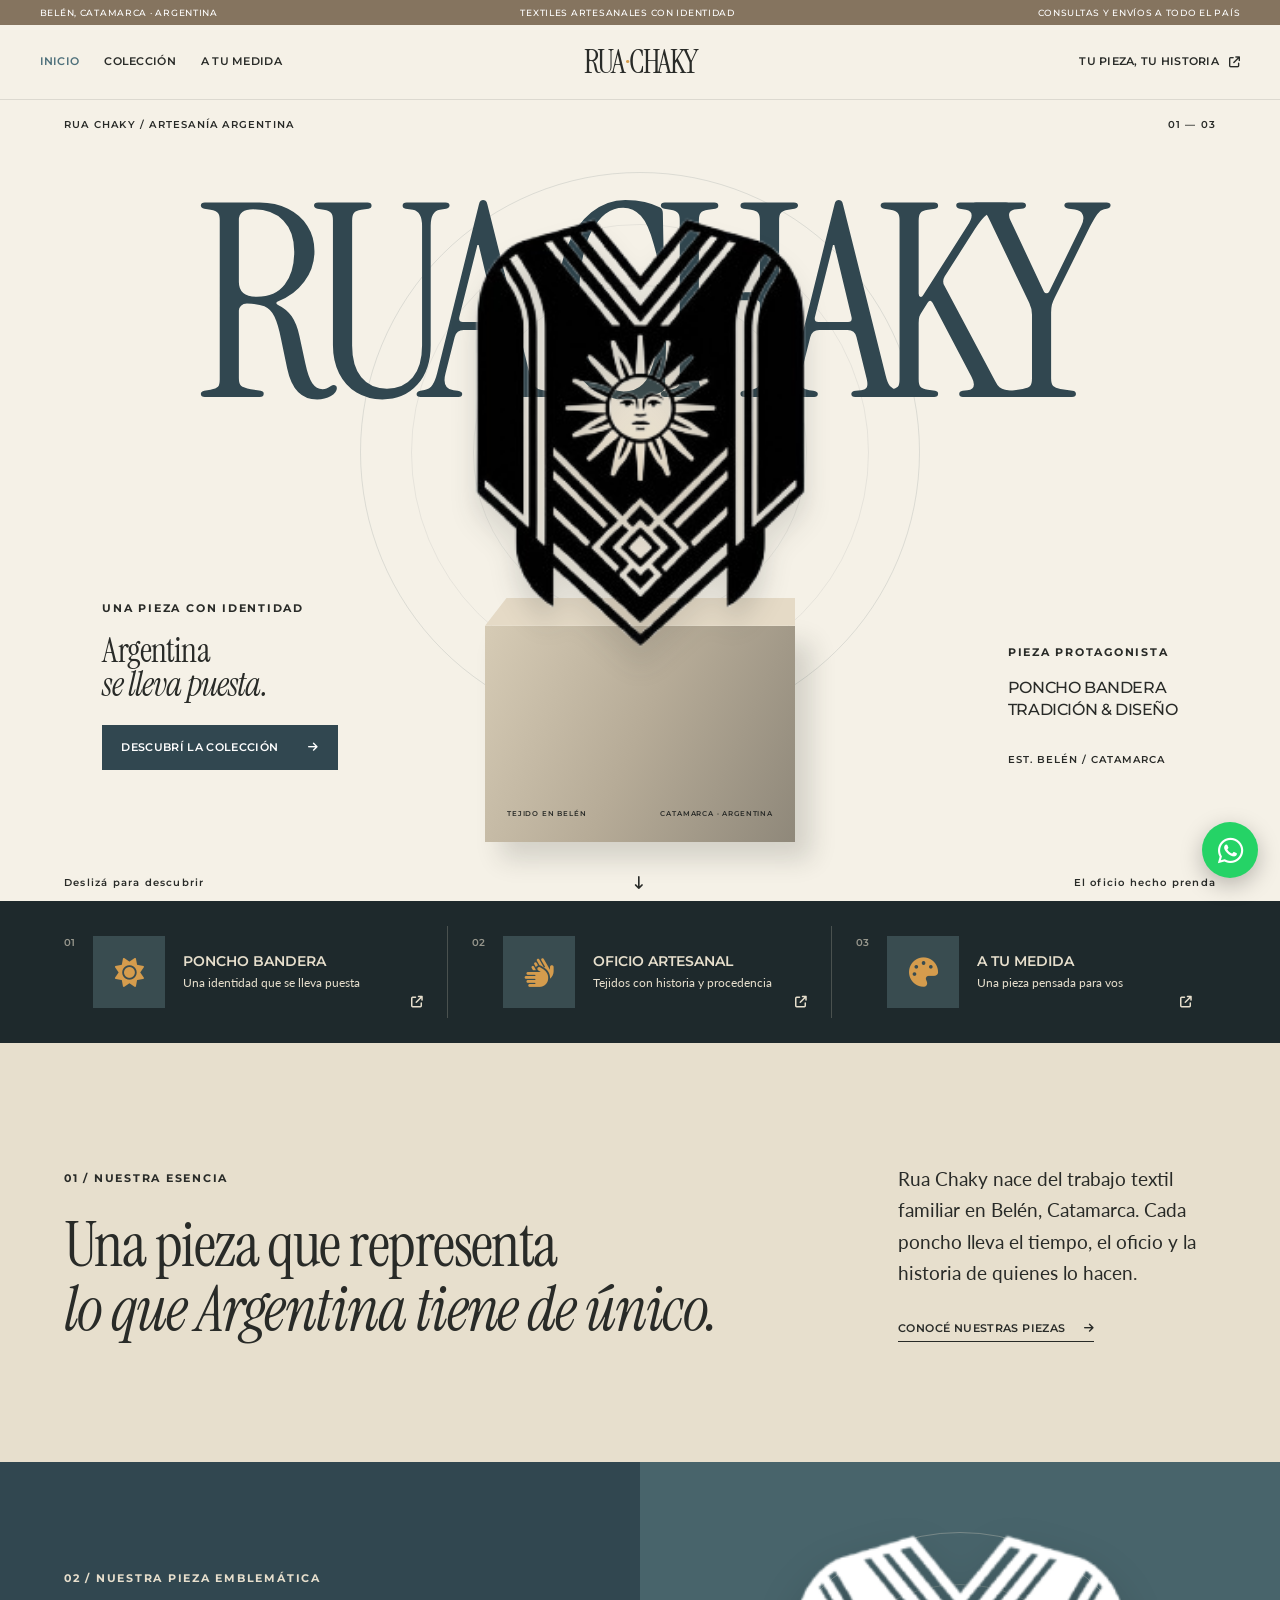
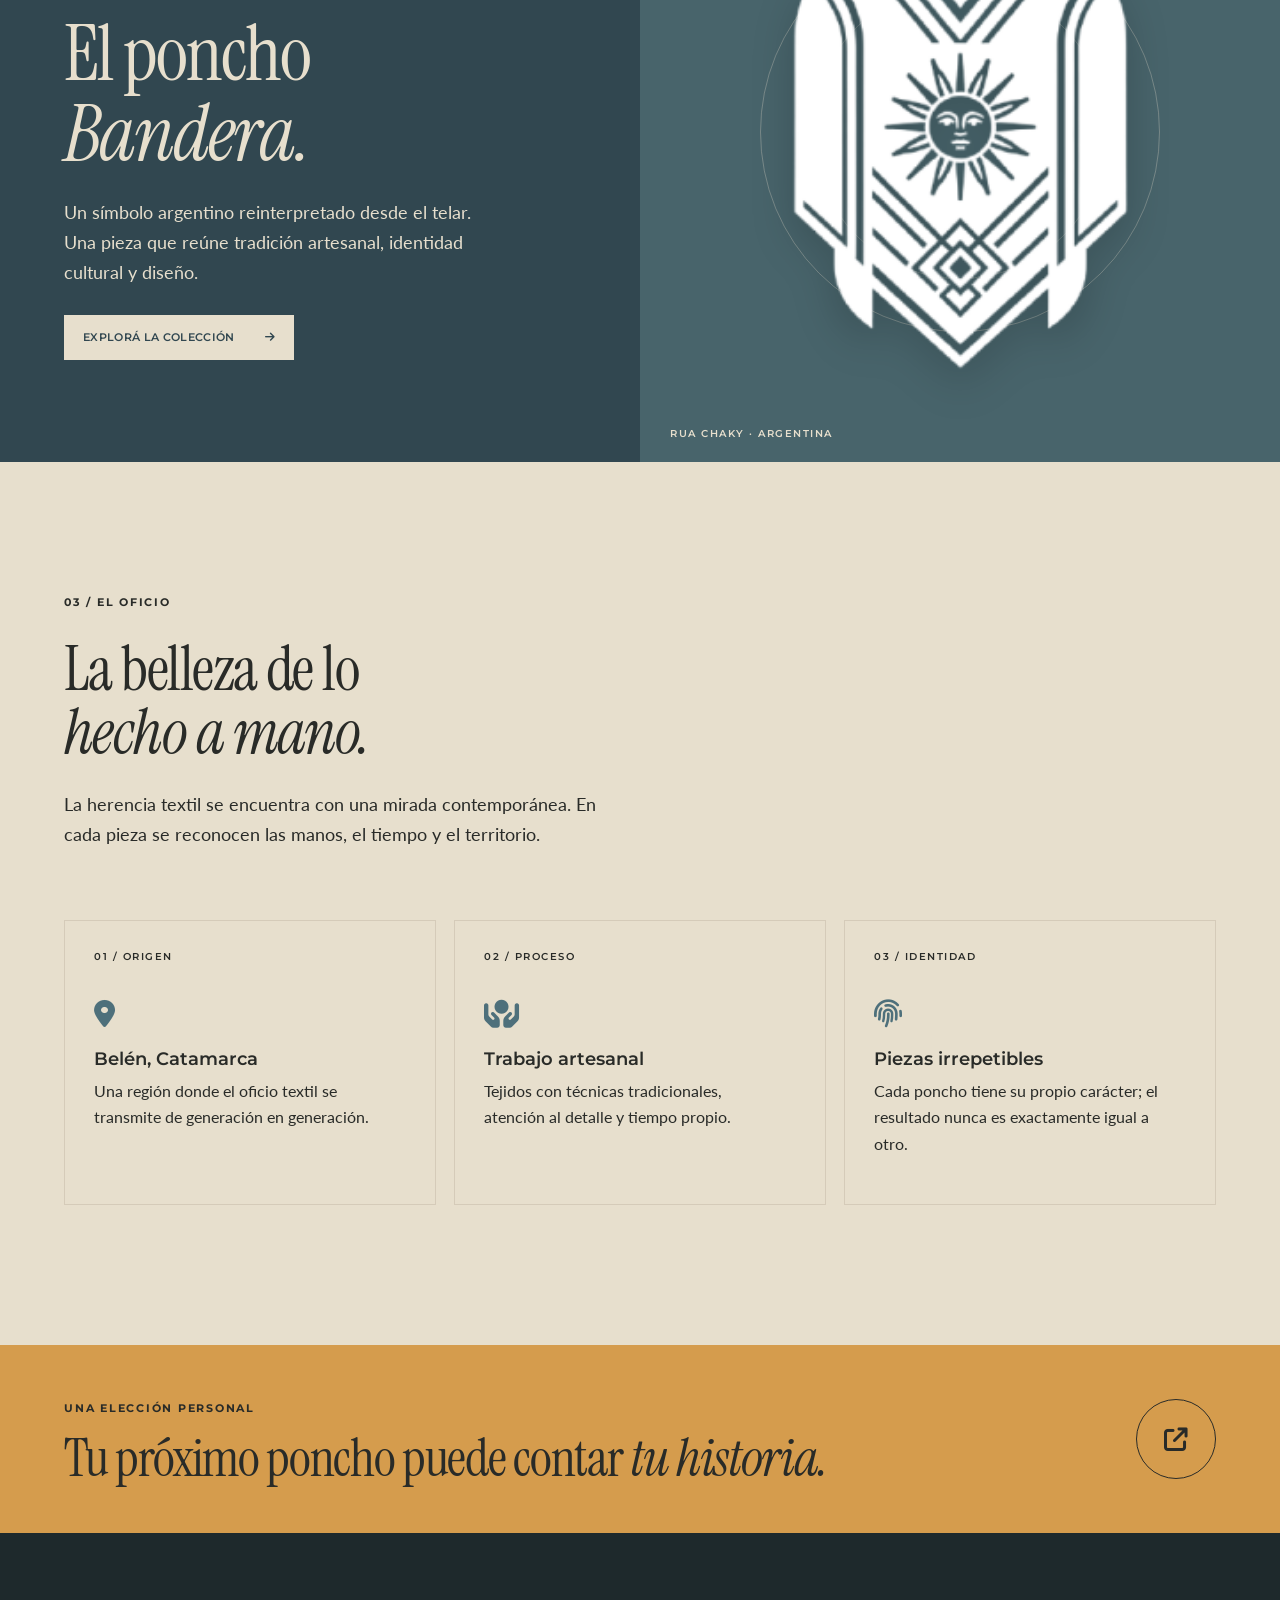
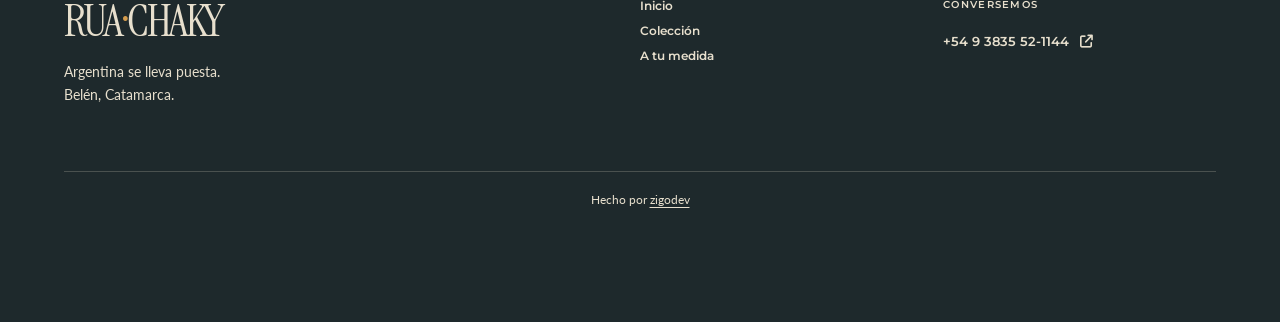
==== index.html @ 44440666 "Build Rua Chaky institutional prototype" ====
<!doctype html>
<html lang="es-AR">
<head>
  <meta charset="utf-8">
  <meta name="viewport" content="width=device-width, initial-scale=1">
  <meta name="description" content="Rua Chaky: ponchos artesanales argentinos hechos en Belén, Catamarca. Tradición textil, identidad y diseño para llevar Argentina puesta.">
  <meta property="og:title" content="Rua Chaky — Argentina se lleva puesta">
  <meta property="og:description" content="Ponchos artesanales argentinos con historia, identidad y diseño.">
  <title>Rua Chaky — Argentina se lleva puesta</title>
  <link rel="preconnect" href="https://fonts.googleapis.com">
  <link rel="preconnect" href="https://fonts.gstatic.com" crossorigin>
  <link href="https://fonts.googleapis.com/css2?family=Instrument+Serif:ital@0;1&family=Lato:wght@400;700&family=Montserrat:wght@500;600;700&display=swap" rel="stylesheet">
  <link rel="stylesheet" href="https://cdnjs.cloudflare.com/ajax/libs/font-awesome/6.6.0/css/all.min.css">
  <link rel="stylesheet" href="styles.css">
  <script src="main.js" defer></script>
</head>
<body data-page="home">
  <div class="announcement"><span>Belén, Catamarca · Argentina</span><span>Textiles artesanales con identidad</span><span>Consultas y envíos a todo el país</span></div>
  <header class="site-header">
    <nav class="nav-shell" aria-label="Navegación principal">
      <div class="nav-links nav-links-left"><a class="active" href="index.html">Inicio</a><a href="coleccion.html">Colección</a><a href="personalizado.html">A tu medida</a></div>
      <a class="brand" href="index.html" aria-label="Rua Chaky, inicio">RUA<span>·</span>CHAKY</a>
      <div class="nav-actions"><a class="nav-contact" href="personalizado.html">Tu pieza, tu historia <i class="fa-solid fa-arrow-up-right-from-square" aria-hidden="true"></i></a><button class="menu-toggle" aria-label="Abrir menú" aria-expanded="false"><span></span><span></span></button></div>
    </nav>
  </header>

  <main>
    <section class="hero home-hero" aria-labelledby="hero-title">
      <div class="hero-topline fade-in"><span>RUA CHAKY / ARTESANÍA ARGENTINA</span><span>01 — 03</span></div>
      <div class="hero-stage">
        <h1 class="hero-wordmark fade-in" id="hero-title">RUA CHAKY</h1>
        <div class="hero-orbit" aria-hidden="true"></div>
        <div class="hero-object" data-parallax>
          <div class="object-halo"></div>
          <div class="object-image"><img src="assets/poncho-bandera.png" alt="Ilustración del poncho bandera de Rua Chaky"></div>
          <div class="object-plinth"><span>TEJIDO EN BELÉN</span><span>CATAMARCA · ARGENTINA</span></div>
        </div>
        <div class="hero-caption hero-caption-left fade-in"><span class="eyebrow">Una pieza con identidad</span><p>Argentina<br><em>se lleva puesta.</em></p><a class="button button-primary" href="coleccion.html">Descubrí la colección <i class="fa-solid fa-arrow-right" aria-hidden="true"></i></a></div>
        <div class="hero-caption hero-caption-right fade-in"><span class="eyebrow">Pieza protagonista</span><p>Poncho Bandera<br>Tradición & diseño</p><span class="caption-index">EST. BELÉN / CATAMARCA</span></div>
      </div>
      <div class="hero-bottom"><span>Deslizá para descubrir</span><i class="fa-solid fa-arrow-down-long" aria-hidden="true"></i><span>El oficio hecho prenda</span></div>
    </section>

    <section class="quick-links" aria-label="Explorá Rua Chaky">
      <a class="quick-link fade-in" href="coleccion.html"><span class="quick-number">01</span><span class="quick-icon"><i class="fa-solid fa-sun" aria-hidden="true"></i></span><span class="quick-copy"><strong>Poncho Bandera</strong><small>Una identidad que se lleva puesta</small></span><i class="fa-solid fa-arrow-up-right-from-square" aria-hidden="true"></i></a>
      <a class="quick-link fade-in" href="#oficio"><span class="quick-number">02</span><span class="quick-icon"><i class="fa-solid fa-hands" aria-hidden="true"></i></span><span class="quick-copy"><strong>Oficio artesanal</strong><small>Tejidos con historia y procedencia</small></span><i class="fa-solid fa-arrow-up-right-from-square" aria-hidden="true"></i></a>
      <a class="quick-link fade-in" href="personalizado.html"><span class="quick-number">03</span><span class="quick-icon"><i class="fa-solid fa-palette" aria-hidden="true"></i></span><span class="quick-copy"><strong>A tu medida</strong><small>Una pieza pensada para vos</small></span><i class="fa-solid fa-arrow-up-right-from-square" aria-hidden="true"></i></a>
    </section>

    <section class="statement section-shell" id="historia">
      <div class="statement-heading fade-in"><span class="eyebrow">01 / NUESTRA ESENCIA</span><h2>Una pieza que representa<br><em>lo que Argentina tiene de único.</em></h2></div>
      <div class="statement-body fade-in"><p>Rua Chaky nace del trabajo textil familiar en Belén, Catamarca. Cada poncho lleva el tiempo, el oficio y la historia de quienes lo hacen.</p><a class="text-link" href="coleccion.html">Conocé nuestras piezas <i class="fa-solid fa-arrow-right" aria-hidden="true"></i></a></div>
    </section>

    <section class="feature-banner" id="bandera">
      <div class="feature-copy fade-in"><span class="eyebrow">02 / NUESTRA PIEZA EMBLEMÁTICA</span><h2>El poncho<br><em>Bandera.</em></h2><p>Un símbolo argentino reinterpretado desde el telar. Una pieza que reúne tradición artesanal, identidad cultural y diseño.</p><a class="button button-light" href="coleccion.html">Explorá la colección <i class="fa-solid fa-arrow-right" aria-hidden="true"></i></a></div>
      <div class="feature-art fade-in" aria-hidden="true"><div class="feature-sun"></div><img src="assets/poncho-bandera.png" alt=""><span class="feature-art-label">RUA CHAKY · ARGENTINA</span></div>
    </section>

    <section class="craft section-shell" id="oficio">
      <div class="section-heading fade-in"><span class="eyebrow">03 / EL OFICIO</span><h2>La belleza de lo<br><em>hecho a mano.</em></h2><p>La herencia textil se encuentra con una mirada contemporánea. En cada pieza se reconocen las manos, el tiempo y el territorio.</p></div>
      <div class="craft-grid">
        <article class="craft-card fade-in"><span class="craft-card-number">01 / ORIGEN</span><i class="fa-solid fa-location-dot" aria-hidden="true"></i><h3>Belén, Catamarca</h3><p>Una región donde el oficio textil se transmite de generación en generación.</p></article>
        <article class="craft-card fade-in"><span class="craft-card-number">02 / PROCESO</span><i class="fa-solid fa-hands-holding-circle" aria-hidden="true"></i><h3>Trabajo artesanal</h3><p>Tejidos con técnicas tradicionales, atención al detalle y tiempo propio.</p></article>
        <article class="craft-card fade-in"><span class="craft-card-number">03 / IDENTIDAD</span><i class="fa-solid fa-fingerprint" aria-hidden="true"></i><h3>Piezas irrepetibles</h3><p>Cada poncho tiene su propio carácter; el resultado nunca es exactamente igual a otro.</p></article>
      </div>
    </section>

    <section class="consult-strip fade-in"><div><span class="eyebrow">UNA ELECCIÓN PERSONAL</span><h2>Tu próximo poncho puede contar <em>tu historia.</em></h2></div><a class="round-arrow" href="personalizado.html" aria-label="Consultar por un poncho personalizado"><i class="fa-solid fa-arrow-up-right-from-square" aria-hidden="true"></i></a></section>
  </main>

  <footer class="site-footer">
    <div class="footer-main"><div><a class="footer-brand" href="index.html">RUA<span>·</span>CHAKY</a><p>Argentina se lleva puesta.<br>Belén, Catamarca.</p></div><div class="footer-links"><a href="index.html">Inicio</a><a href="coleccion.html">Colección</a><a href="personalizado.html">A tu medida</a></div><div class="footer-contact"><span>CONVERSEMOS</span><a href="https://wa.me/5493835521144" target="_blank" rel="noopener noreferrer">+54 9 3835 52-1144 <i class="fa-solid fa-arrow-up-right-from-square" aria-hidden="true"></i></a></div></div>
    <div class="footer-credit">Hecho por <a href="https://zigodev.com.ar" target="_blank" rel="noopener noreferrer">zigodev</a></div>
  </footer>
  <a class="whatsapp-float" href="https://wa.me/5493835521144?text=Hola%20Rua%20Chaky%2C%20quisiera%20consultar%20por%20sus%20ponchos" target="_blank" rel="noopener noreferrer" aria-label="Consultar por WhatsApp"><i class="fa-brands fa-whatsapp" aria-hidden="true"></i></a>
</body>
</html>
---- styles.css ----
:root{--crudo:#E7DFCD;--petroleo:#314750;--petroleo-medio:#4E707B;--ocre:#D59C4D;--carbon:#292B28;--salvia:#8FA9A0;--borde:#D5CBB9;--blanco:#F5F1E7;--display:'Instrument Serif',Georgia,serif;--heading:'Montserrat',Arial,sans-serif;--body:'Lato',Arial,sans-serif}
*{box-sizing:border-box}html{scroll-behavior:smooth}body{margin:0;background:var(--crudo);color:var(--carbon);font-family:var(--body);font-size:16px;line-height:1.65;overflow-x:hidden}a{color:inherit;text-decoration:none}button,input,select,textarea{font:inherit}button{cursor:pointer}img{display:block;max-width:100%}h1,h2,h3,p{margin-top:0}h1,h2{font-family:var(--display);font-weight:400;line-height:1.02;letter-spacing:-.025em}em{font-weight:400}a:focus-visible,button:focus-visible,input:focus-visible,select:focus-visible,textarea:focus-visible,summary:focus-visible{outline:2px solid var(--ocre);outline-offset:4px}.eyebrow{font-family:var(--heading);font-size:11px;font-weight:700;letter-spacing:.16em;text-transform:uppercase}.announcement{height:25px;background:#85745f;color:#fff;display:flex;justify-content:space-between;align-items:center;padding:0 3.1%;font:500 9px/1 var(--heading);letter-spacing:.08em;text-transform:uppercase}.site-header{position:relative;z-index:30;background:var(--blanco);border-bottom:1px solid rgba(41,43,40,.12)}.nav-shell{height:74px;max-width:1600px;margin:auto;padding:0 3.1%;display:grid;grid-template-columns:1fr auto 1fr;align-items:center;gap:20px}.nav-links,.nav-actions{display:flex;align-items:center;gap:25px}.nav-links a,.nav-contact{font:600 11px/1.2 var(--heading);text-transform:uppercase;letter-spacing:.025em;transition:color .2s}.nav-links a:hover,.nav-links a.active,.nav-contact:hover{color:var(--petroleo-medio)}.nav-actions{justify-content:flex-end}.nav-contact{display:inline-flex;align-items:center;gap:10px}.nav-contact i{font-size:11px}.brand,.footer-brand{font:400 32px/1 var(--display);letter-spacing:-.06em;white-space:nowrap}.brand span,.footer-brand span{color:var(--ocre);margin:0 2px}.menu-toggle{display:none;width:36px;height:36px;border:0;background:transparent;padding:7px}.menu-toggle span{display:block;height:1.5px;background:var(--carbon);margin:7px 0;transition:transform .25s}.section-shell{max-width:1440px;margin:auto;padding-left:5%;padding-right:5%}.button{display:inline-flex;align-items:center;justify-content:space-between;gap:30px;min-height:45px;padding:12px 18px;font:600 11px/1.2 var(--heading);text-transform:uppercase;letter-spacing:.03em;border:1px solid transparent;transition:background .25s,color .25s,transform .25s}.button:hover{transform:translateY(-3px)}.button-primary{background:var(--petroleo);color:#fff;border-color:var(--petroleo)}.button-primary:hover{background:transparent;color:var(--petroleo)}.button-light{background:var(--crudo);color:var(--petroleo);border-color:var(--crudo)}.button-light:hover{background:transparent;color:var(--crudo)}.text-link{display:inline-flex;align-items:center;gap:18px;border-bottom:1px solid currentColor;padding-bottom:5px;font:600 11px/1.2 var(--heading);text-transform:uppercase;letter-spacing:.035em}.text-link i{transition:transform .2s}.text-link:hover i{transform:translateX(4px)}
/* Portada: tipografía monumental detrás del poncho entregado. */
.home-hero{height:calc(100svh - 99px);min-height:520px;max-height:850px;position:relative;background:var(--blanco);overflow:hidden;display:flex;flex-direction:column}.hero-topline,.hero-bottom{height:42px;flex:none;display:flex;align-items:center;justify-content:space-between;padding:0 5%;font:600 10px/1 var(--heading);letter-spacing:.12em}.hero-topline{padding-top:7px}.hero-bottom{height:37px;position:relative}.hero-bottom i{position:absolute;left:50%;transform:translateX(-50%);font-size:13px}.hero-stage{position:relative;flex:1;min-height:0}.hero-wordmark{position:absolute;z-index:1;left:50%;top:4%;transform:translateX(-50%);width:100%;margin:0;text-align:center;white-space:nowrap;color:var(--petroleo);font-size:270px;line-height:1;letter-spacing:-.08em;pointer-events:none}.hero-orbit{position:absolute;z-index:0;left:50%;top:43%;transform:translate(-50%,-50%);width:min(44vw,560px);aspect-ratio:1;border:1px solid rgba(49,71,80,.13);border-radius:50%}.hero-orbit:before,.hero-orbit:after{content:'';position:absolute;inset:9%;border:1px solid rgba(49,71,80,.08);border-radius:50%}.hero-orbit:after{inset:20%}.hero-object{position:absolute;z-index:3;width:500px;height:100%;left:50%;top:0;transform:translateX(-50%);pointer-events:none;transition:transform .25s ease-out}.object-halo{position:absolute;left:50%;top:45%;transform:translate(-50%,-50%);width:300px;height:300px;border-radius:50%;background:radial-gradient(circle,rgba(213,156,77,.17),transparent 68%)}.object-image{position:absolute;z-index:2;left:50%;top:0;width:920px;height:100%;transform:translateX(-50%);overflow:hidden}.object-image img{position:absolute;left:50%;top:40%;width:840px;max-width:none;transform:translate(-50%,-50%);filter:drop-shadow(0 20px 13px rgba(29,40,40,.16))}.object-plinth{position:absolute;z-index:1;left:50%;bottom:3%;transform:translateX(-50%);width:310px;height:30%;min-height:135px;padding:24px 22px;display:flex;justify-content:space-between;align-items:flex-end;gap:12px;background:linear-gradient(115deg,#d6cbb5,#b6ab97 50%,#8f887a);box-shadow:16px 17px 24px rgba(36,42,36,.16);font:600 7px/1.3 var(--heading);letter-spacing:.12em}.object-plinth:before{content:'';position:absolute;bottom:100%;left:0;width:100%;height:28px;background:#e5dac6;clip-path:polygon(7% 0,100% 0,100% 100%,0 100%)}.object-plinth span{position:relative;z-index:1}.hero-caption{position:absolute;z-index:5;bottom:13%;max-width:280px}.hero-caption-left{left:8%}.hero-caption-right{right:8%;text-align:left}.hero-caption p{margin:14px 0 22px;font:400 34px/1.02 var(--display);letter-spacing:-.025em}.hero-caption-right p{font:500 16px/1.4 var(--heading);text-transform:uppercase;margin-bottom:22px}.caption-index{font:600 10px/1 var(--heading);letter-spacing:.1em}.quick-links{background:#1e292c;color:var(--crudo);padding:25px 5%;display:grid;grid-template-columns:repeat(3,1fr);gap:0}.quick-link{min-width:0;display:flex;align-items:center;gap:18px;padding:10px 24px;border-right:1px solid rgba(231,223,205,.22);transition:background .25s}.quick-link:first-child{padding-left:0}.quick-link:last-child{border:0}.quick-link:hover{background:rgba(255,255,255,.06)}.quick-number{font:600 10px var(--heading);opacity:.6;align-self:flex-start}.quick-icon{flex:none;width:72px;height:72px;background:#394c50;display:grid;place-items:center;font-size:29px;color:var(--ocre)}.quick-copy{flex:1;min-width:0}.quick-copy strong{display:block;font:600 14px var(--heading);text-transform:uppercase}.quick-copy small{display:block;font:400 12px/1.5 var(--body);margin-top:4px}.quick-link>.fa-solid{font-size:12px;align-self:flex-end}
.statement{padding-top:120px;padding-bottom:120px;display:grid;grid-template-columns:1.4fr .6fr;gap:8%}.statement h2,.section-heading h2{font-size:62px;margin:25px 0 0}.statement-body{align-self:end}.statement-body p{font-size:19px;line-height:1.65;margin:0 0 25px}.feature-banner{min-height:600px;display:grid;grid-template-columns:1fr 1fr;background:var(--petroleo);color:var(--crudo);overflow:hidden}.feature-copy{padding:9% 12% 9% 10%;align-self:center}.feature-copy h2{font-size:78px;margin:25px 0}.feature-copy p{max-width:420px;font-size:18px;line-height:1.65;margin-bottom:28px}.feature-art{position:relative;min-height:600px;background:#48646b;overflow:hidden}.feature-sun{position:absolute;width:400px;height:400px;left:50%;top:45%;transform:translate(-50%,-50%);border:1px solid rgba(231,223,205,.3);border-radius:50%}.feature-sun:before,.feature-sun:after{content:'';position:absolute;inset:13%;border:1px solid rgba(231,223,205,.2);border-radius:50%}.feature-sun:after{inset:29%}.feature-art img{position:absolute;z-index:2;max-width:none;width:850px;left:50%;top:48%;transform:translate(-50%,-50%);filter:brightness(0) invert(1) drop-shadow(0 18px 20px rgba(0,0,0,.2))}.feature-art-label{position:absolute;left:30px;bottom:22px;font:600 10px var(--heading);letter-spacing:.15em}.craft{padding-top:125px;padding-bottom:140px}.section-heading{max-width:800px}.section-heading p{max-width:550px;font-size:18px;margin:26px 0 0}.craft-grid{display:grid;grid-template-columns:repeat(3,1fr);gap:18px;margin-top:70px}.craft-card{min-height:285px;padding:29px;border:1px solid var(--borde);display:flex;flex-direction:column}.craft-card-number{font:600 10px var(--heading);letter-spacing:.15em}.craft-card>i{margin-top:37px;font-size:28px;color:var(--petroleo-medio)}.craft-card h3{font:600 18px var(--heading);margin:20px 0 8px}.craft-card p{margin:0;max-width:300px}.consult-strip{background:var(--ocre);color:var(--carbon);padding:48px 5%;display:flex;align-items:center;justify-content:space-between;gap:20px}.consult-strip h2{font-size:53px;margin:12px 0 0}.round-arrow{width:80px;height:80px;flex:none;border:1px solid var(--carbon);border-radius:50%;display:grid;place-items:center;font-size:24px;transition:background .25s,color .25s,transform .25s}.round-arrow:hover{background:var(--carbon);color:var(--crudo);transform:rotate(45deg)}
/* Páginas interiores */
.inner-hero{min-height:calc(100svh - 99px);display:grid;grid-template-columns:1fr 1fr;background:var(--blanco)}.inner-hero-copy{padding:12% 10%;display:flex;flex-direction:column;align-items:flex-start;justify-content:center}.inner-hero-copy h1,.custom-hero h1{font-size:86px;margin:25px 0}.inner-hero-copy p,.custom-hero-copy p{max-width:460px;font-size:18px;line-height:1.6;margin-bottom:30px}.inner-hero-art{position:relative;min-height:620px;background:var(--petroleo);color:var(--crudo);overflow:hidden}.inner-art-word{position:absolute;left:50%;top:12%;transform:translateX(-50%);font:400 130px/.75 var(--display);letter-spacing:-.07em;text-align:center;opacity:.28;white-space:nowrap}.inner-hero-art img{position:absolute;z-index:2;width:900px;max-width:none;left:50%;top:48%;transform:translate(-50%,-50%);filter:brightness(0) invert(1)}.inner-art-caption{position:absolute;bottom:25px;left:30px;font:600 10px var(--heading);letter-spacing:.15em}.collection-intro{padding-top:95px;padding-bottom:95px;display:grid;grid-template-columns:1fr 2fr;gap:30px;border-bottom:1px solid var(--borde)}.collection-intro p{font:400 35px/1.25 var(--display);margin:0;max-width:830px}.product-showcase{padding:95px 5% 120px;max-width:1440px;margin:auto}.product-panel{display:grid;grid-template-columns:1.1fr .9fr;min-height:580px;background:#f1eadc}.product-visual{position:relative;min-height:580px;overflow:hidden}.product-visual-bandera{background:#526c72;color:var(--crudo)}.visual-kicker,.visual-foot{position:absolute;z-index:4;left:30px;font:600 10px var(--heading);letter-spacing:.15em}.visual-kicker{top:28px}.visual-foot{bottom:25px}.visual-word{position:absolute;left:50%;top:17%;transform:translateX(-50%);font:400 118px/1 var(--display);letter-spacing:-.06em;opacity:.3}.product-visual img{position:absolute;z-index:2;width:840px;max-width:none;left:50%;top:50%;transform:translate(-50%,-50%);filter:brightness(0) invert(1)}.product-copy{padding:12%;display:flex;flex-direction:column;align-items:flex-start;justify-content:center}.product-copy h2{font-size:62px;margin:24px 0}.product-copy p{font-size:18px;max-width:450px;margin-bottom:28px}.collection-cards{display:grid;grid-template-columns:1fr 1fr;gap:20px;margin-top:22px}.collection-card{background:#f1eadc}.collection-card-visual{height:330px;display:flex;flex-direction:column;justify-content:space-between;padding:25px 30px;position:relative;overflow:hidden;color:var(--crudo);font:600 10px var(--heading);letter-spacing:.13em}.collection-card-visual>i{font-size:85px;align-self:center;opacity:.72;transition:transform .3s}.collection-card:hover .collection-card-visual>i{transform:scale(1.08) rotate(-5deg)}.collection-card-blue{background:var(--petroleo)}.collection-card-ochre{background:#b77e3b}.collection-card-copy{padding:27px 30px 35px}.collection-card-copy h3{font:400 42px/1 var(--display);margin-bottom:15px}.collection-card-copy p{max-width:420px}.process-section{padding-top:80px;padding-bottom:130px}.process-list{display:grid;grid-template-columns:repeat(3,1fr);gap:25px;margin-top:55px}.process-item{border-top:1px solid var(--petroleo);padding-top:20px}.process-item>span{font:600 11px var(--heading);color:var(--petroleo-medio)}.process-item h3{font:400 37px var(--display);margin:28px 0 8px}.process-item p{max-width:270px}
.custom-hero{min-height:calc(100svh - 99px);display:grid;grid-template-columns:1.05fr .95fr;align-items:center;gap:5%;background:var(--blanco)}.custom-hero-copy{padding:50px 0}.custom-hero-art{position:relative;height:620px;overflow:hidden;background:#d7cfbd}.custom-art-ring{position:absolute;left:50%;top:48%;transform:translate(-50%,-50%);width:380px;height:380px;border:1px solid rgba(49,71,80,.35);border-radius:50%}.custom-art-ring:before{content:'';position:absolute;inset:16%;border:1px solid rgba(49,71,80,.22);border-radius:50%}.custom-hero-art img{position:absolute;width:850px;max-width:none;left:50%;top:48%;transform:translate(-50%,-50%)}.custom-hero-art>span:last-child{position:absolute;bottom:25px;left:28px;font:600 10px var(--heading);letter-spacing:.14em}.custom-form-section{padding:120px 5%;display:grid;grid-template-columns:.8fr 1.2fr;gap:10%;max-width:1440px;margin:auto}.custom-form-intro h2{font-size:61px;margin:25px 0}.custom-form-intro p{max-width:400px;font-size:18px}.small-note{max-width:370px;border-top:1px solid var(--borde);padding-top:20px;display:flex;gap:12px;font-size:13px}.small-note i{color:var(--petroleo-medio)}.custom-form{background:#f3eddf;padding:40px;display:flex;flex-direction:column;gap:25px;box-shadow:0 20px 40px rgba(41,43,40,.05)}.custom-form label,.color-fieldset legend{display:block;font:600 12px var(--heading);text-transform:uppercase;letter-spacing:.06em}.custom-form input:not([type=checkbox]),.custom-form select,.custom-form textarea{display:block;width:100%;margin-top:10px;border:0;border-bottom:1px solid #bdb4a3;background:transparent;padding:13px 0;color:var(--carbon);font:400 16px var(--body);outline:none;border-radius:0}.custom-form input:focus,.custom-form select:focus,.custom-form textarea:focus{border-color:var(--petroleo)}.custom-form textarea{resize:vertical}.field-row{display:grid;grid-template-columns:1fr 1fr;gap:25px}.color-fieldset{border:0;padding:0;margin:0}.color-fieldset legend small{display:block;margin-top:6px;font:400 12px var(--body);text-transform:none;letter-spacing:0}.swatches{display:flex;flex-wrap:wrap;gap:13px;margin-top:17px}.swatch{position:relative;display:flex!important;flex-direction:column;align-items:center;gap:7px;min-width:74px;text-align:center;font:500 10px var(--heading)!important;text-transform:none!important;letter-spacing:0!important;cursor:pointer}.swatch input{position:absolute;opacity:0;width:1px;height:1px}.swatch-color{display:block;width:50px;height:50px;background:var(--swatch);border:1px solid rgba(41,43,40,.2);border-radius:50%;transition:box-shadow .2s,transform .2s}.swatch input:checked+.swatch-color{box-shadow:0 0 0 3px #f3eddf,0 0 0 5px var(--petroleo);transform:scale(.94)}.swatch input:focus-visible+.swatch-color{outline:2px solid var(--ocre);outline-offset:6px}.form-hint{font-size:12px;margin:15px 0 0}.form-hint.error{color:#a2442f}.form-submit{align-self:flex-start}.faq-section{padding-top:80px;padding-bottom:140px;display:grid;grid-template-columns:.7fr 1.3fr;gap:10%}.faq-list details{border-top:1px solid var(--borde)}.faq-list details:last-child{border-bottom:1px solid var(--borde)}.faq-list summary{list-style:none;cursor:pointer;position:relative;padding:23px 35px 23px 0;font:600 15px/1.5 var(--heading)}.faq-list summary::-webkit-details-marker{display:none}.faq-list summary:after{content:'+';position:absolute;right:5px;top:15px;font:400 25px var(--display)}.faq-list details[open] summary:after{content:'−'}.faq-list details p{max-width:600px;margin:0 0 25px}
.site-footer{background:#1e292c;color:var(--crudo);padding:65px 5% calc(115px + env(safe-area-inset-bottom))}.footer-main{max-width:1440px;margin:auto;display:grid;grid-template-columns:2fr 1fr 1fr;gap:30px;align-items:start}.footer-brand{font-size:45px}.footer-main p{font-size:14px;margin:16px 0 0}.footer-links{display:flex;flex-direction:column;gap:10px;font:600 12px var(--heading)}.footer-links a:hover,.footer-contact a:hover,.footer-credit a:hover{color:var(--ocre)}.footer-contact>span{display:block;font:600 10px var(--heading);letter-spacing:.13em;margin-bottom:16px}.footer-contact a{font:600 13px var(--heading);white-space:nowrap}.footer-contact i{margin-left:7px}.footer-credit{max-width:1440px;margin:65px auto 0;padding-top:20px;border-top:1px solid rgba(231,223,205,.22);text-align:center;font:400 12px var(--body)}.footer-credit a{text-decoration:underline;text-underline-offset:3px}.whatsapp-float{position:fixed;z-index:60;right:22px;bottom:calc(22px + env(safe-area-inset-bottom));width:56px;height:56px;border-radius:50%;display:grid;place-items:center;background:#25D366;color:#fff;box-shadow:0 7px 22px rgba(0,0,0,.25);font-size:29px;transition:transform .25s}.whatsapp-float:hover{transform:translateY(-4px)}
.fade-in{opacity:0;transform:translateY(20px);transition:opacity .65s ease,transform .65s ease}.fade-in.visible{opacity:1;transform:translateY(0)}.hero-wordmark.fade-in{transform:translate(-50%,20px)}.hero-wordmark.fade-in.visible{transform:translate(-50%,0)}
@media(max-width:1024px){.nav-links{gap:14px}.nav-links a,.nav-contact{font-size:10px}.hero-wordmark{font-size:190px;top:8%}.hero-caption-left{left:5%}.hero-caption-right{right:5%}.hero-caption p{font-size:28px}.quick-link{padding:8px 13px;gap:12px}.quick-icon{width:55px;height:55px}.statement h2,.section-heading h2{font-size:52px}.inner-hero-copy h1,.custom-hero h1{font-size:70px}.feature-copy h2{font-size:65px}.custom-form-section{gap:5%}}
@media(max-width:768px){.announcement span:nth-child(2){display:none}.announcement{font-size:8px}.nav-shell{height:65px;grid-template-columns:1fr auto;padding:0 5%}.brand{grid-column:1;grid-row:1;font-size:29px}.nav-actions{grid-column:2;grid-row:1}.nav-contact{display:none}.menu-toggle{display:block}.nav-links{display:none;position:absolute;left:0;right:0;top:65px;padding:22px 5%;background:var(--blanco);box-shadow:0 15px 25px rgba(0,0,0,.08);flex-direction:column;align-items:flex-start;gap:22px}.site-header.menu-open .nav-links{display:flex}.site-header.menu-open .menu-toggle span:first-child{transform:translateY(4px) rotate(45deg)}.site-header.menu-open .menu-toggle span:last-child{transform:translateY(-4px) rotate(-45deg)}.home-hero{height:calc(100svh - 90px);min-height:0}.hero-topline,.hero-bottom{height:30px;font-size:8px}.hero-wordmark{font-size:98px;top:10%}.hero-object{width:100%}.object-image{width:750px}.object-image img{width:740px;top:41%}.object-plinth{width:240px;height:24%;min-height:100px;bottom:25%;font-size:6px}.hero-caption{bottom:5%}.hero-caption-left{left:5%}.hero-caption-right{display:none;right:5%;max-width:180px}.hero-caption p{font-size:25px;margin:8px 0 12px}.hero-caption-right p{font-size:11px}.hero-caption-right .eyebrow,.caption-index{font-size:8px}.hero-caption-left .button{min-height:35px;padding:8px 11px;gap:12px;font-size:9px}.quick-links{grid-template-columns:1fr;padding:10px 5%}.quick-link,.quick-link:first-child{padding:13px 0;border-right:0;border-bottom:1px solid rgba(231,223,205,.2)}.quick-link:last-child{border-bottom:0}.statement{grid-template-columns:1fr;padding-top:75px;padding-bottom:80px;gap:25px}.statement h2,.section-heading h2{font-size:45px}.statement-body p{font-size:17px}.feature-banner{grid-template-columns:1fr}.feature-copy{padding:80px 5%}.feature-copy h2{font-size:62px}.feature-art{min-height:430px}.feature-art img{width:720px}.craft{padding-top:80px;padding-bottom:90px}.craft-grid{grid-template-columns:1fr;gap:12px;margin-top:40px}.craft-card{min-height:220px}.craft-card>i{margin-top:25px}.consult-strip h2{font-size:43px}.inner-hero{grid-template-columns:1fr}.inner-hero-copy{padding:75px 5%}.inner-hero-copy h1,.custom-hero h1{font-size:67px}.inner-hero-art{min-height:520px}.collection-intro{grid-template-columns:1fr;padding-top:70px;padding-bottom:70px}.collection-intro p{font-size:30px}.product-panel{grid-template-columns:1fr}.product-visual{min-height:480px}.product-copy{padding:65px 7%}.product-copy h2{font-size:55px}.collection-card-visual{height:260px}.process-section{padding-bottom:90px}.custom-hero{grid-template-columns:1fr;gap:0;padding-top:45px}.custom-hero-copy{padding:0 0 50px}.custom-hero-art{height:480px}.custom-form-section{grid-template-columns:1fr;padding-top:80px;padding-bottom:80px;gap:35px}.custom-form-intro h2{font-size:54px}.faq-section{grid-template-columns:1fr;gap:30px;padding-bottom:95px}.footer-main{grid-template-columns:1.5fr 1fr}.footer-contact{grid-column:1 / -1}}
@media(max-width:480px){.announcement{padding:0 5%;font-size:7px}.announcement span:last-child{max-width:135px;text-align:right}.home-hero{height:calc(100svh - 90px)}.hero-topline{font-size:7px}.hero-topline span:last-child{display:none}.hero-wordmark{font-size:62px;top:9%;letter-spacing:-.075em}.hero-orbit{width:310px;top:40%}.object-image{width:560px}.object-image img{width:600px;top:40%}.object-plinth{width:175px;height:20%;min-height:80px;bottom:24%;padding:11px 10px;font-size:5px;box-shadow:8px 10px 15px rgba(36,42,36,.15)}.object-plinth:before{height:17px}.object-plinth span:last-child{display:none}.hero-caption{bottom:2%}.hero-caption-left{max-width:210px}.hero-caption-left p{font-size:26px}.hero-caption-left .eyebrow{font-size:9px}.hero-caption-right{display:none}.hero-bottom span:last-child{display:none}.hero-bottom i{left:auto;right:5%;transform:none}.statement h2,.section-heading h2{font-size:39px}.feature-copy h2{font-size:56px}.feature-art{min-height:350px}.feature-art img{width:600px}.feature-sun{width:260px;height:260px}.consult-strip{padding:35px 5%}.consult-strip h2{font-size:37px}.round-arrow{width:56px;height:56px;font-size:18px}.inner-hero-copy{padding:60px 5%}.inner-hero-copy h1,.custom-hero h1{font-size:56px}.inner-hero-copy p,.custom-hero-copy p{font-size:16px}.inner-hero-art{min-height:400px}.inner-art-word{font-size:85px}.inner-hero-art img{width:650px}.collection-intro p{font-size:27px}.product-showcase{padding-top:55px;padding-bottom:80px}.product-visual{min-height:390px}.visual-word{font-size:66px;top:23%}.product-visual img{width:650px}.product-copy h2{font-size:48px}.collection-cards{grid-template-columns:1fr}.collection-card-visual{height:230px}.process-list{grid-template-columns:1fr;gap:18px}.process-item h3{margin-top:15px}.custom-hero-art{height:390px}.custom-hero-art img{width:650px}.custom-art-ring{width:260px;height:260px}.custom-form-intro h2{font-size:47px}.custom-form{padding:24px 18px}.field-row{grid-template-columns:1fr;gap:22px}.swatches{gap:8px}.swatch{min-width:61px;font-size:9px!important}.swatch-color{width:43px;height:43px}.form-submit{width:100%;font-size:10px;gap:8px}.faq-list summary{font-size:13px}.site-footer{padding-top:55px}.footer-main{grid-template-columns:1fr;gap:30px}.footer-contact{grid-column:auto}.footer-brand{font-size:40px}.footer-credit{margin-top:50px}.whatsapp-float{right:16px;bottom:calc(16px + env(safe-area-inset-bottom));width:51px;height:51px;font-size:27px}}
@media(prefers-reduced-motion:reduce){html{scroll-behavior:auto}*,*:before,*:after{animation-duration:.01ms!important;transition-duration:.01ms!important}.fade-in,.hero-wordmark.fade-in{opacity:1;transform:none}.hero-wordmark.fade-in{transform:translateX(-50%)}}

/* En pantallas angostas las portadas interiores muestran texto e ilustración completos. */
@media (max-width:768px){
  .inner-hero{min-height:0}
  .inner-hero-copy{padding:40px 5%}
  .inner-hero-copy h1{font-size:60px;margin:15px 0}
  .inner-hero-copy p{font-size:16px;line-height:1.5;margin-bottom:18px}
  .inner-hero-art{min-height:350px;height:350px}
  .inner-hero-art img{width:600px}
  .custom-hero{min-height:0;padding-top:0}
  .custom-hero-copy{padding:25px 0}
  .custom-hero h1{font-size:60px;margin:15px 0}
  .custom-hero-copy p{font-size:16px;line-height:1.5;margin-bottom:18px}
  .custom-hero-art{height:350px}
  .custom-hero-art img{width:600px}
}
@media (max-width:480px){
  .inner-hero-copy{padding:25px 5%}
  .inner-hero-copy h1,.custom-hero h1{font-size:50px}
  .inner-hero-art{min-height:300px;height:300px}
  .inner-hero-art img{width:540px}
  .custom-hero-copy{padding:25px 0}
  .custom-hero-art{height:300px}
  .custom-hero-art img{width:540px}
}
@media (max-width:768px) and (max-height:700px){
  .inner-hero-copy{padding-top:16px;padding-bottom:16px}
  .inner-hero-copy h1,.custom-hero h1{font-size:46px;margin:10px 0}
  .inner-hero-copy p,.custom-hero-copy p{font-size:14px;line-height:1.4;margin-bottom:12px}
  .inner-hero-art{min-height:210px;height:210px}
  .inner-hero-art img{width:430px}
  .custom-hero-copy{padding-top:16px;padding-bottom:16px}
  .custom-hero-art{height:210px}
  .custom-hero-art img{width:430px}
}
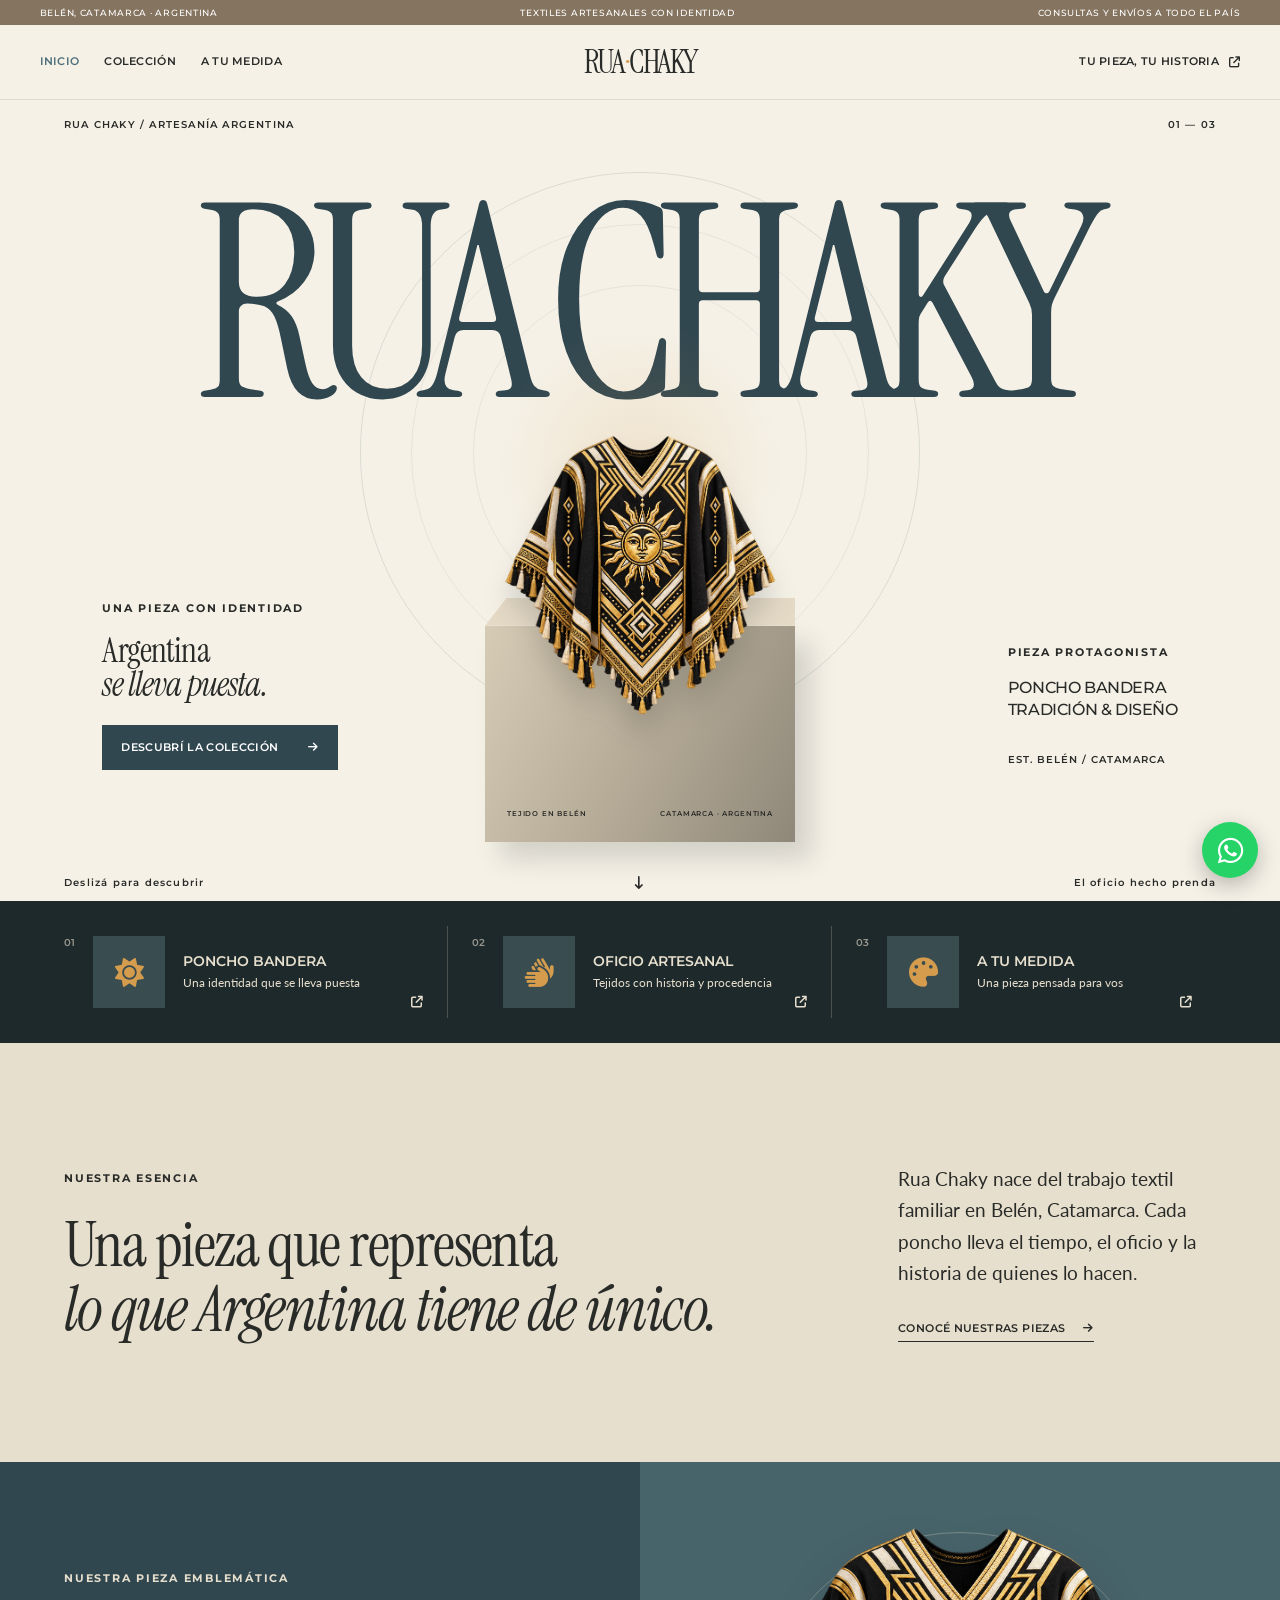
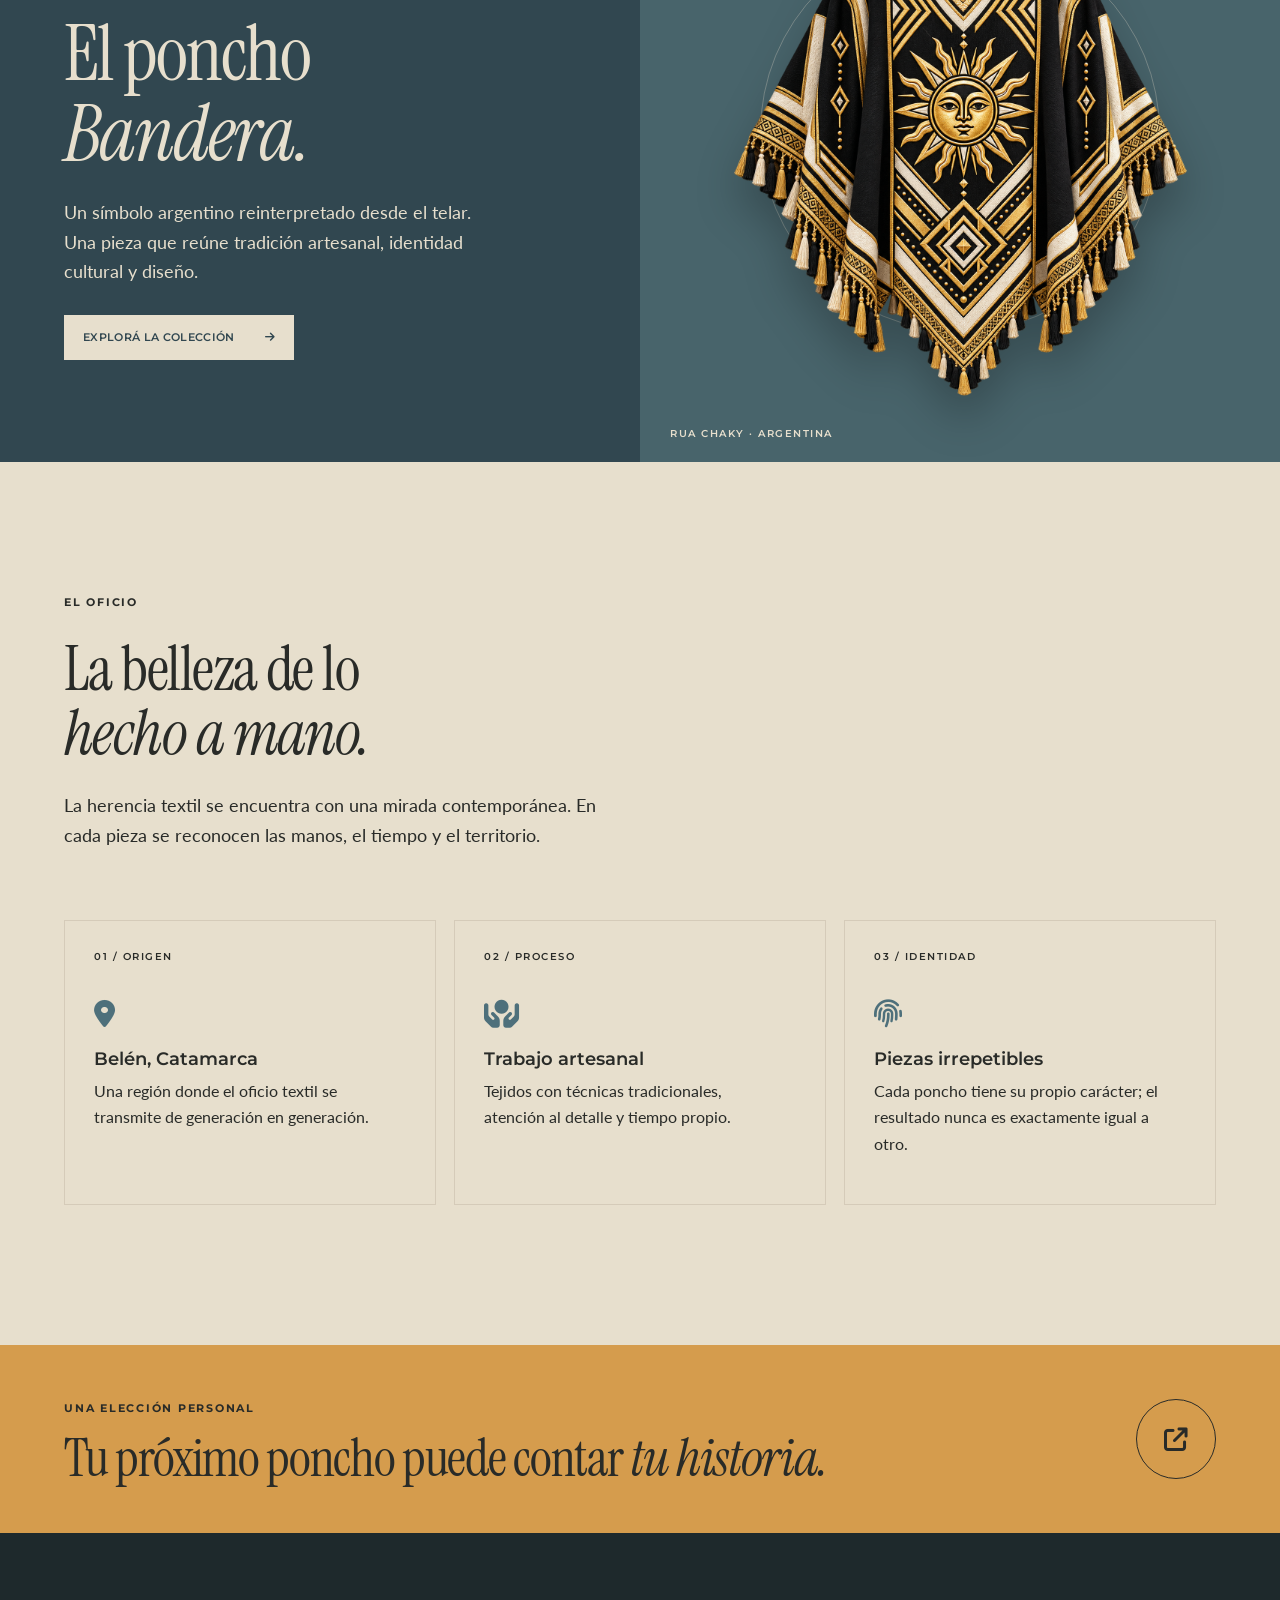
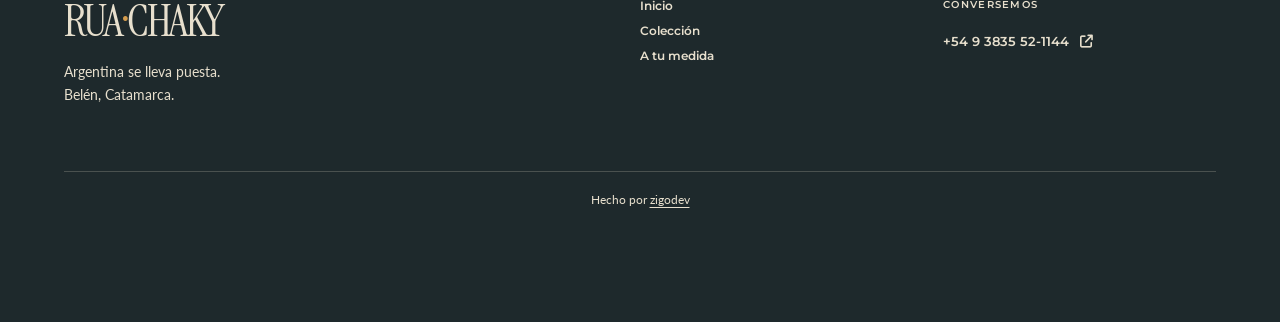
==== commit b5cbde15: "Refresh poncho imagery and scroll motion" ====
--- a/index.html
+++ b/index.html
@@ -32,7 +32,7 @@
         <div class="hero-orbit" aria-hidden="true"></div>
         <div class="hero-object" data-parallax>
           <div class="object-halo"></div>
-          <div class="object-image"><img src="assets/poncho-bandera.png" alt="Ilustración del poncho bandera de Rua Chaky"></div>
+          <div class="object-image"><img src="assets/poncho-bandera2.png" alt="Ilustración del poncho bandera de Rua Chaky"></div>
           <div class="object-plinth"><span>TEJIDO EN BELÉN</span><span>CATAMARCA · ARGENTINA</span></div>
         </div>
         <div class="hero-caption hero-caption-left fade-in"><span class="eyebrow">Una pieza con identidad</span><p>Argentina<br><em>se lleva puesta.</em></p><a class="button button-primary" href="coleccion.html">Descubrí la colección <i class="fa-solid fa-arrow-right" aria-hidden="true"></i></a></div>
@@ -48,17 +48,17 @@
     </section>
 
     <section class="statement section-shell" id="historia">
-      <div class="statement-heading fade-in"><span class="eyebrow">01 / NUESTRA ESENCIA</span><h2>Una pieza que representa<br><em>lo que Argentina tiene de único.</em></h2></div>
+      <div class="statement-heading fade-in"><span class="eyebrow">NUESTRA ESENCIA</span><h2>Una pieza que representa<br><em>lo que Argentina tiene de único.</em></h2></div>
       <div class="statement-body fade-in"><p>Rua Chaky nace del trabajo textil familiar en Belén, Catamarca. Cada poncho lleva el tiempo, el oficio y la historia de quienes lo hacen.</p><a class="text-link" href="coleccion.html">Conocé nuestras piezas <i class="fa-solid fa-arrow-right" aria-hidden="true"></i></a></div>
     </section>
 
     <section class="feature-banner" id="bandera">
-      <div class="feature-copy fade-in"><span class="eyebrow">02 / NUESTRA PIEZA EMBLEMÁTICA</span><h2>El poncho<br><em>Bandera.</em></h2><p>Un símbolo argentino reinterpretado desde el telar. Una pieza que reúne tradición artesanal, identidad cultural y diseño.</p><a class="button button-light" href="coleccion.html">Explorá la colección <i class="fa-solid fa-arrow-right" aria-hidden="true"></i></a></div>
-      <div class="feature-art fade-in" aria-hidden="true"><div class="feature-sun"></div><img src="assets/poncho-bandera.png" alt=""><span class="feature-art-label">RUA CHAKY · ARGENTINA</span></div>
+      <div class="feature-copy fade-in"><span class="eyebrow">NUESTRA PIEZA EMBLEMÁTICA</span><h2>El poncho<br><em>Bandera.</em></h2><p>Un símbolo argentino reinterpretado desde el telar. Una pieza que reúne tradición artesanal, identidad cultural y diseño.</p><a class="button button-light" href="coleccion.html">Explorá la colección <i class="fa-solid fa-arrow-right" aria-hidden="true"></i></a></div>
+      <div class="feature-art fade-in" aria-hidden="true"><div class="feature-sun"></div><img src="assets/poncho-bandera2.png" alt=""><span class="feature-art-label">RUA CHAKY · ARGENTINA</span></div>
     </section>
 
     <section class="craft section-shell" id="oficio">
-      <div class="section-heading fade-in"><span class="eyebrow">03 / EL OFICIO</span><h2>La belleza de lo<br><em>hecho a mano.</em></h2><p>La herencia textil se encuentra con una mirada contemporánea. En cada pieza se reconocen las manos, el tiempo y el territorio.</p></div>
+      <div class="section-heading fade-in"><span class="eyebrow">EL OFICIO</span><h2>La belleza de lo<br><em>hecho a mano.</em></h2><p>La herencia textil se encuentra con una mirada contemporánea. En cada pieza se reconocen las manos, el tiempo y el territorio.</p></div>
       <div class="craft-grid">
         <article class="craft-card fade-in"><span class="craft-card-number">01 / ORIGEN</span><i class="fa-solid fa-location-dot" aria-hidden="true"></i><h3>Belén, Catamarca</h3><p>Una región donde el oficio textil se transmite de generación en generación.</p></article>
         <article class="craft-card fade-in"><span class="craft-card-number">02 / PROCESO</span><i class="fa-solid fa-hands-holding-circle" aria-hidden="true"></i><h3>Trabajo artesanal</h3><p>Tejidos con técnicas tradicionales, atención al detalle y tiempo propio.</p></article>
--- a/styles.css
+++ b/styles.css
@@ -1,16 +1,16 @@
 :root{--crudo:#E7DFCD;--petroleo:#314750;--petroleo-medio:#4E707B;--ocre:#D59C4D;--carbon:#292B28;--salvia:#8FA9A0;--borde:#D5CBB9;--blanco:#F5F1E7;--display:'Instrument Serif',Georgia,serif;--heading:'Montserrat',Arial,sans-serif;--body:'Lato',Arial,sans-serif}
 *{box-sizing:border-box}html{scroll-behavior:smooth}body{margin:0;background:var(--crudo);color:var(--carbon);font-family:var(--body);font-size:16px;line-height:1.65;overflow-x:hidden}a{color:inherit;text-decoration:none}button,input,select,textarea{font:inherit}button{cursor:pointer}img{display:block;max-width:100%}h1,h2,h3,p{margin-top:0}h1,h2{font-family:var(--display);font-weight:400;line-height:1.02;letter-spacing:-.025em}em{font-weight:400}a:focus-visible,button:focus-visible,input:focus-visible,select:focus-visible,textarea:focus-visible,summary:focus-visible{outline:2px solid var(--ocre);outline-offset:4px}.eyebrow{font-family:var(--heading);font-size:11px;font-weight:700;letter-spacing:.16em;text-transform:uppercase}.announcement{height:25px;background:#85745f;color:#fff;display:flex;justify-content:space-between;align-items:center;padding:0 3.1%;font:500 9px/1 var(--heading);letter-spacing:.08em;text-transform:uppercase}.site-header{position:relative;z-index:30;background:var(--blanco);border-bottom:1px solid rgba(41,43,40,.12)}.nav-shell{height:74px;max-width:1600px;margin:auto;padding:0 3.1%;display:grid;grid-template-columns:1fr auto 1fr;align-items:center;gap:20px}.nav-links,.nav-actions{display:flex;align-items:center;gap:25px}.nav-links a,.nav-contact{font:600 11px/1.2 var(--heading);text-transform:uppercase;letter-spacing:.025em;transition:color .2s}.nav-links a:hover,.nav-links a.active,.nav-contact:hover{color:var(--petroleo-medio)}.nav-actions{justify-content:flex-end}.nav-contact{display:inline-flex;align-items:center;gap:10px}.nav-contact i{font-size:11px}.brand,.footer-brand{font:400 32px/1 var(--display);letter-spacing:-.06em;white-space:nowrap}.brand span,.footer-brand span{color:var(--ocre);margin:0 2px}.menu-toggle{display:none;width:36px;height:36px;border:0;background:transparent;padding:7px}.menu-toggle span{display:block;height:1.5px;background:var(--carbon);margin:7px 0;transition:transform .25s}.section-shell{max-width:1440px;margin:auto;padding-left:5%;padding-right:5%}.button{display:inline-flex;align-items:center;justify-content:space-between;gap:30px;min-height:45px;padding:12px 18px;font:600 11px/1.2 var(--heading);text-transform:uppercase;letter-spacing:.03em;border:1px solid transparent;transition:background .25s,color .25s,transform .25s}.button:hover{transform:translateY(-3px)}.button-primary{background:var(--petroleo);color:#fff;border-color:var(--petroleo)}.button-primary:hover{background:transparent;color:var(--petroleo)}.button-light{background:var(--crudo);color:var(--petroleo);border-color:var(--crudo)}.button-light:hover{background:transparent;color:var(--crudo)}.text-link{display:inline-flex;align-items:center;gap:18px;border-bottom:1px solid currentColor;padding-bottom:5px;font:600 11px/1.2 var(--heading);text-transform:uppercase;letter-spacing:.035em}.text-link i{transition:transform .2s}.text-link:hover i{transform:translateX(4px)}
 /* Portada: tipografía monumental detrás del poncho entregado. */
-.home-hero{height:calc(100svh - 99px);min-height:520px;max-height:850px;position:relative;background:var(--blanco);overflow:hidden;display:flex;flex-direction:column}.hero-topline,.hero-bottom{height:42px;flex:none;display:flex;align-items:center;justify-content:space-between;padding:0 5%;font:600 10px/1 var(--heading);letter-spacing:.12em}.hero-topline{padding-top:7px}.hero-bottom{height:37px;position:relative}.hero-bottom i{position:absolute;left:50%;transform:translateX(-50%);font-size:13px}.hero-stage{position:relative;flex:1;min-height:0}.hero-wordmark{position:absolute;z-index:1;left:50%;top:4%;transform:translateX(-50%);width:100%;margin:0;text-align:center;white-space:nowrap;color:var(--petroleo);font-size:270px;line-height:1;letter-spacing:-.08em;pointer-events:none}.hero-orbit{position:absolute;z-index:0;left:50%;top:43%;transform:translate(-50%,-50%);width:min(44vw,560px);aspect-ratio:1;border:1px solid rgba(49,71,80,.13);border-radius:50%}.hero-orbit:before,.hero-orbit:after{content:'';position:absolute;inset:9%;border:1px solid rgba(49,71,80,.08);border-radius:50%}.hero-orbit:after{inset:20%}.hero-object{position:absolute;z-index:3;width:500px;height:100%;left:50%;top:0;transform:translateX(-50%);pointer-events:none;transition:transform .25s ease-out}.object-halo{position:absolute;left:50%;top:45%;transform:translate(-50%,-50%);width:300px;height:300px;border-radius:50%;background:radial-gradient(circle,rgba(213,156,77,.17),transparent 68%)}.object-image{position:absolute;z-index:2;left:50%;top:0;width:920px;height:100%;transform:translateX(-50%);overflow:hidden}.object-image img{position:absolute;left:50%;top:40%;width:840px;max-width:none;transform:translate(-50%,-50%);filter:drop-shadow(0 20px 13px rgba(29,40,40,.16))}.object-plinth{position:absolute;z-index:1;left:50%;bottom:3%;transform:translateX(-50%);width:310px;height:30%;min-height:135px;padding:24px 22px;display:flex;justify-content:space-between;align-items:flex-end;gap:12px;background:linear-gradient(115deg,#d6cbb5,#b6ab97 50%,#8f887a);box-shadow:16px 17px 24px rgba(36,42,36,.16);font:600 7px/1.3 var(--heading);letter-spacing:.12em}.object-plinth:before{content:'';position:absolute;bottom:100%;left:0;width:100%;height:28px;background:#e5dac6;clip-path:polygon(7% 0,100% 0,100% 100%,0 100%)}.object-plinth span{position:relative;z-index:1}.hero-caption{position:absolute;z-index:5;bottom:13%;max-width:280px}.hero-caption-left{left:8%}.hero-caption-right{right:8%;text-align:left}.hero-caption p{margin:14px 0 22px;font:400 34px/1.02 var(--display);letter-spacing:-.025em}.hero-caption-right p{font:500 16px/1.4 var(--heading);text-transform:uppercase;margin-bottom:22px}.caption-index{font:600 10px/1 var(--heading);letter-spacing:.1em}.quick-links{background:#1e292c;color:var(--crudo);padding:25px 5%;display:grid;grid-template-columns:repeat(3,1fr);gap:0}.quick-link{min-width:0;display:flex;align-items:center;gap:18px;padding:10px 24px;border-right:1px solid rgba(231,223,205,.22);transition:background .25s}.quick-link:first-child{padding-left:0}.quick-link:last-child{border:0}.quick-link:hover{background:rgba(255,255,255,.06)}.quick-number{font:600 10px var(--heading);opacity:.6;align-self:flex-start}.quick-icon{flex:none;width:72px;height:72px;background:#394c50;display:grid;place-items:center;font-size:29px;color:var(--ocre)}.quick-copy{flex:1;min-width:0}.quick-copy strong{display:block;font:600 14px var(--heading);text-transform:uppercase}.quick-copy small{display:block;font:400 12px/1.5 var(--body);margin-top:4px}.quick-link>.fa-solid{font-size:12px;align-self:flex-end}
-.statement{padding-top:120px;padding-bottom:120px;display:grid;grid-template-columns:1.4fr .6fr;gap:8%}.statement h2,.section-heading h2{font-size:62px;margin:25px 0 0}.statement-body{align-self:end}.statement-body p{font-size:19px;line-height:1.65;margin:0 0 25px}.feature-banner{min-height:600px;display:grid;grid-template-columns:1fr 1fr;background:var(--petroleo);color:var(--crudo);overflow:hidden}.feature-copy{padding:9% 12% 9% 10%;align-self:center}.feature-copy h2{font-size:78px;margin:25px 0}.feature-copy p{max-width:420px;font-size:18px;line-height:1.65;margin-bottom:28px}.feature-art{position:relative;min-height:600px;background:#48646b;overflow:hidden}.feature-sun{position:absolute;width:400px;height:400px;left:50%;top:45%;transform:translate(-50%,-50%);border:1px solid rgba(231,223,205,.3);border-radius:50%}.feature-sun:before,.feature-sun:after{content:'';position:absolute;inset:13%;border:1px solid rgba(231,223,205,.2);border-radius:50%}.feature-sun:after{inset:29%}.feature-art img{position:absolute;z-index:2;max-width:none;width:850px;left:50%;top:48%;transform:translate(-50%,-50%);filter:brightness(0) invert(1) drop-shadow(0 18px 20px rgba(0,0,0,.2))}.feature-art-label{position:absolute;left:30px;bottom:22px;font:600 10px var(--heading);letter-spacing:.15em}.craft{padding-top:125px;padding-bottom:140px}.section-heading{max-width:800px}.section-heading p{max-width:550px;font-size:18px;margin:26px 0 0}.craft-grid{display:grid;grid-template-columns:repeat(3,1fr);gap:18px;margin-top:70px}.craft-card{min-height:285px;padding:29px;border:1px solid var(--borde);display:flex;flex-direction:column}.craft-card-number{font:600 10px var(--heading);letter-spacing:.15em}.craft-card>i{margin-top:37px;font-size:28px;color:var(--petroleo-medio)}.craft-card h3{font:600 18px var(--heading);margin:20px 0 8px}.craft-card p{margin:0;max-width:300px}.consult-strip{background:var(--ocre);color:var(--carbon);padding:48px 5%;display:flex;align-items:center;justify-content:space-between;gap:20px}.consult-strip h2{font-size:53px;margin:12px 0 0}.round-arrow{width:80px;height:80px;flex:none;border:1px solid var(--carbon);border-radius:50%;display:grid;place-items:center;font-size:24px;transition:background .25s,color .25s,transform .25s}.round-arrow:hover{background:var(--carbon);color:var(--crudo);transform:rotate(45deg)}
+.home-hero{height:calc(100svh - 99px);min-height:520px;max-height:850px;position:relative;background:var(--blanco);overflow:hidden;display:flex;flex-direction:column}.hero-topline,.hero-bottom{height:42px;flex:none;display:flex;align-items:center;justify-content:space-between;padding:0 5%;font:600 10px/1 var(--heading);letter-spacing:.12em}.hero-topline{padding-top:7px}.hero-bottom{height:37px;position:relative}.hero-bottom i{position:absolute;left:50%;transform:translateX(-50%);font-size:13px}.hero-stage{position:relative;flex:1;min-height:0}.hero-wordmark{position:absolute;z-index:1;left:50%;top:4%;transform:translateX(-50%);width:100%;margin:0;text-align:center;white-space:nowrap;color:var(--petroleo);font-size:270px;line-height:1;letter-spacing:-.08em;pointer-events:none}.hero-orbit{position:absolute;z-index:0;left:50%;top:43%;transform:translate(-50%,-50%);width:min(44vw,560px);aspect-ratio:1;border:1px solid rgba(49,71,80,.13);border-radius:50%}.hero-orbit:before,.hero-orbit:after{content:'';position:absolute;inset:9%;border:1px solid rgba(49,71,80,.08);border-radius:50%}.hero-orbit:after{inset:20%}.hero-object{position:absolute;z-index:3;width:500px;height:100%;left:50%;top:0;transform:translateX(-50%);pointer-events:none;transition:transform .25s ease-out}.object-halo{position:absolute;left:50%;top:45%;transform:translate(-50%,-50%);width:300px;height:300px;border-radius:50%;background:radial-gradient(circle,rgba(213,156,77,.17),transparent 68%)}.object-image{position:absolute;z-index:2;left:50%;top:0;width:920px;height:100%;transform:translateX(-50%);overflow:hidden}.object-image img{position:absolute;left:50%;top:60%;width:280px;max-width:none;transform:translate(-50%,-50%);filter:drop-shadow(0 20px 13px rgba(29,40,40,.16))}.object-plinth{position:absolute;z-index:1;left:50%;bottom:3%;transform:translateX(-50%);width:310px;height:30%;min-height:135px;padding:24px 22px;display:flex;justify-content:space-between;align-items:flex-end;gap:12px;background:linear-gradient(115deg,#d6cbb5,#b6ab97 50%,#8f887a);box-shadow:16px 17px 24px rgba(36,42,36,.16);font:600 7px/1.3 var(--heading);letter-spacing:.12em}.object-plinth:before{content:'';position:absolute;bottom:100%;left:0;width:100%;height:28px;background:#e5dac6;clip-path:polygon(7% 0,100% 0,100% 100%,0 100%)}.object-plinth span{position:relative;z-index:1}.hero-caption{position:absolute;z-index:5;bottom:13%;max-width:280px}.hero-caption-left{left:8%}.hero-caption-right{right:8%;text-align:left}.hero-caption p{margin:14px 0 22px;font:400 34px/1.02 var(--display);letter-spacing:-.025em}.hero-caption-right p{font:500 16px/1.4 var(--heading);text-transform:uppercase;margin-bottom:22px}.caption-index{font:600 10px/1 var(--heading);letter-spacing:.1em}.quick-links{background:#1e292c;color:var(--crudo);padding:25px 5%;display:grid;grid-template-columns:repeat(3,1fr);gap:0}.quick-link{min-width:0;display:flex;align-items:center;gap:18px;padding:10px 24px;border-right:1px solid rgba(231,223,205,.22);transition:background .25s}.quick-link:first-child{padding-left:0}.quick-link:last-child{border:0}.quick-link:hover{background:rgba(255,255,255,.06)}.quick-number{font:600 10px var(--heading);opacity:.6;align-self:flex-start}.quick-icon{flex:none;width:72px;height:72px;background:#394c50;display:grid;place-items:center;font-size:29px;color:var(--ocre)}.quick-copy{flex:1;min-width:0}.quick-copy strong{display:block;font:600 14px var(--heading);text-transform:uppercase}.quick-copy small{display:block;font:400 12px/1.5 var(--body);margin-top:4px}.quick-link>.fa-solid{font-size:12px;align-self:flex-end}
+.statement{padding-top:120px;padding-bottom:120px;display:grid;grid-template-columns:1.4fr .6fr;gap:8%}.statement h2,.section-heading h2{font-size:62px;margin:25px 0 0}.statement-body{align-self:end}.statement-body p{font-size:19px;line-height:1.65;margin:0 0 25px}.feature-banner{min-height:600px;display:grid;grid-template-columns:1fr 1fr;background:var(--petroleo);color:var(--crudo);overflow:hidden}.feature-copy{padding:9% 12% 9% 10%;align-self:center}.feature-copy h2{font-size:78px;margin:25px 0}.feature-copy p{max-width:420px;font-size:18px;line-height:1.65;margin-bottom:28px}.feature-art{position:relative;min-height:600px;background:#48646b;overflow:hidden}.feature-sun{position:absolute;width:400px;height:400px;left:50%;top:45%;transform:translate(-50%,-50%);border:1px solid rgba(231,223,205,.3);border-radius:50%}.feature-sun:before,.feature-sun:after{content:'';position:absolute;inset:13%;border:1px solid rgba(231,223,205,.2);border-radius:50%}.feature-sun:after{inset:29%}.feature-art img{position:absolute;z-index:2;max-width:none;width:470px;left:50%;top:50%;transform:translate(-50%,-50%);filter:drop-shadow(0 24px 22px rgba(0,0,0,.24))}.feature-art-label{position:absolute;left:30px;bottom:22px;font:600 10px var(--heading);letter-spacing:.15em}.craft{padding-top:125px;padding-bottom:140px}.section-heading{max-width:800px}.section-heading p{max-width:550px;font-size:18px;margin:26px 0 0}.craft-grid{display:grid;grid-template-columns:repeat(3,1fr);gap:18px;margin-top:70px}.craft-card{min-height:285px;padding:29px;border:1px solid var(--borde);display:flex;flex-direction:column}.craft-card-number{font:600 10px var(--heading);letter-spacing:.15em}.craft-card>i{margin-top:37px;font-size:28px;color:var(--petroleo-medio)}.craft-card h3{font:600 18px var(--heading);margin:20px 0 8px}.craft-card p{margin:0;max-width:300px}.consult-strip{background:var(--ocre);color:var(--carbon);padding:48px 5%;display:flex;align-items:center;justify-content:space-between;gap:20px}.consult-strip h2{font-size:53px;margin:12px 0 0}.round-arrow{width:80px;height:80px;flex:none;border:1px solid var(--carbon);border-radius:50%;display:grid;place-items:center;font-size:24px;transition:background .25s,color .25s,transform .25s}.round-arrow:hover{background:var(--carbon);color:var(--crudo);transform:rotate(45deg)}
 /* Páginas interiores */
-.inner-hero{min-height:calc(100svh - 99px);display:grid;grid-template-columns:1fr 1fr;background:var(--blanco)}.inner-hero-copy{padding:12% 10%;display:flex;flex-direction:column;align-items:flex-start;justify-content:center}.inner-hero-copy h1,.custom-hero h1{font-size:86px;margin:25px 0}.inner-hero-copy p,.custom-hero-copy p{max-width:460px;font-size:18px;line-height:1.6;margin-bottom:30px}.inner-hero-art{position:relative;min-height:620px;background:var(--petroleo);color:var(--crudo);overflow:hidden}.inner-art-word{position:absolute;left:50%;top:12%;transform:translateX(-50%);font:400 130px/.75 var(--display);letter-spacing:-.07em;text-align:center;opacity:.28;white-space:nowrap}.inner-hero-art img{position:absolute;z-index:2;width:900px;max-width:none;left:50%;top:48%;transform:translate(-50%,-50%);filter:brightness(0) invert(1)}.inner-art-caption{position:absolute;bottom:25px;left:30px;font:600 10px var(--heading);letter-spacing:.15em}.collection-intro{padding-top:95px;padding-bottom:95px;display:grid;grid-template-columns:1fr 2fr;gap:30px;border-bottom:1px solid var(--borde)}.collection-intro p{font:400 35px/1.25 var(--display);margin:0;max-width:830px}.product-showcase{padding:95px 5% 120px;max-width:1440px;margin:auto}.product-panel{display:grid;grid-template-columns:1.1fr .9fr;min-height:580px;background:#f1eadc}.product-visual{position:relative;min-height:580px;overflow:hidden}.product-visual-bandera{background:#526c72;color:var(--crudo)}.visual-kicker,.visual-foot{position:absolute;z-index:4;left:30px;font:600 10px var(--heading);letter-spacing:.15em}.visual-kicker{top:28px}.visual-foot{bottom:25px}.visual-word{position:absolute;left:50%;top:17%;transform:translateX(-50%);font:400 118px/1 var(--display);letter-spacing:-.06em;opacity:.3}.product-visual img{position:absolute;z-index:2;width:840px;max-width:none;left:50%;top:50%;transform:translate(-50%,-50%);filter:brightness(0) invert(1)}.product-copy{padding:12%;display:flex;flex-direction:column;align-items:flex-start;justify-content:center}.product-copy h2{font-size:62px;margin:24px 0}.product-copy p{font-size:18px;max-width:450px;margin-bottom:28px}.collection-cards{display:grid;grid-template-columns:1fr 1fr;gap:20px;margin-top:22px}.collection-card{background:#f1eadc}.collection-card-visual{height:330px;display:flex;flex-direction:column;justify-content:space-between;padding:25px 30px;position:relative;overflow:hidden;color:var(--crudo);font:600 10px var(--heading);letter-spacing:.13em}.collection-card-visual>i{font-size:85px;align-self:center;opacity:.72;transition:transform .3s}.collection-card:hover .collection-card-visual>i{transform:scale(1.08) rotate(-5deg)}.collection-card-blue{background:var(--petroleo)}.collection-card-ochre{background:#b77e3b}.collection-card-copy{padding:27px 30px 35px}.collection-card-copy h3{font:400 42px/1 var(--display);margin-bottom:15px}.collection-card-copy p{max-width:420px}.process-section{padding-top:80px;padding-bottom:130px}.process-list{display:grid;grid-template-columns:repeat(3,1fr);gap:25px;margin-top:55px}.process-item{border-top:1px solid var(--petroleo);padding-top:20px}.process-item>span{font:600 11px var(--heading);color:var(--petroleo-medio)}.process-item h3{font:400 37px var(--display);margin:28px 0 8px}.process-item p{max-width:270px}
-.custom-hero{min-height:calc(100svh - 99px);display:grid;grid-template-columns:1.05fr .95fr;align-items:center;gap:5%;background:var(--blanco)}.custom-hero-copy{padding:50px 0}.custom-hero-art{position:relative;height:620px;overflow:hidden;background:#d7cfbd}.custom-art-ring{position:absolute;left:50%;top:48%;transform:translate(-50%,-50%);width:380px;height:380px;border:1px solid rgba(49,71,80,.35);border-radius:50%}.custom-art-ring:before{content:'';position:absolute;inset:16%;border:1px solid rgba(49,71,80,.22);border-radius:50%}.custom-hero-art img{position:absolute;width:850px;max-width:none;left:50%;top:48%;transform:translate(-50%,-50%)}.custom-hero-art>span:last-child{position:absolute;bottom:25px;left:28px;font:600 10px var(--heading);letter-spacing:.14em}.custom-form-section{padding:120px 5%;display:grid;grid-template-columns:.8fr 1.2fr;gap:10%;max-width:1440px;margin:auto}.custom-form-intro h2{font-size:61px;margin:25px 0}.custom-form-intro p{max-width:400px;font-size:18px}.small-note{max-width:370px;border-top:1px solid var(--borde);padding-top:20px;display:flex;gap:12px;font-size:13px}.small-note i{color:var(--petroleo-medio)}.custom-form{background:#f3eddf;padding:40px;display:flex;flex-direction:column;gap:25px;box-shadow:0 20px 40px rgba(41,43,40,.05)}.custom-form label,.color-fieldset legend{display:block;font:600 12px var(--heading);text-transform:uppercase;letter-spacing:.06em}.custom-form input:not([type=checkbox]),.custom-form select,.custom-form textarea{display:block;width:100%;margin-top:10px;border:0;border-bottom:1px solid #bdb4a3;background:transparent;padding:13px 0;color:var(--carbon);font:400 16px var(--body);outline:none;border-radius:0}.custom-form input:focus,.custom-form select:focus,.custom-form textarea:focus{border-color:var(--petroleo)}.custom-form textarea{resize:vertical}.field-row{display:grid;grid-template-columns:1fr 1fr;gap:25px}.color-fieldset{border:0;padding:0;margin:0}.color-fieldset legend small{display:block;margin-top:6px;font:400 12px var(--body);text-transform:none;letter-spacing:0}.swatches{display:flex;flex-wrap:wrap;gap:13px;margin-top:17px}.swatch{position:relative;display:flex!important;flex-direction:column;align-items:center;gap:7px;min-width:74px;text-align:center;font:500 10px var(--heading)!important;text-transform:none!important;letter-spacing:0!important;cursor:pointer}.swatch input{position:absolute;opacity:0;width:1px;height:1px}.swatch-color{display:block;width:50px;height:50px;background:var(--swatch);border:1px solid rgba(41,43,40,.2);border-radius:50%;transition:box-shadow .2s,transform .2s}.swatch input:checked+.swatch-color{box-shadow:0 0 0 3px #f3eddf,0 0 0 5px var(--petroleo);transform:scale(.94)}.swatch input:focus-visible+.swatch-color{outline:2px solid var(--ocre);outline-offset:6px}.form-hint{font-size:12px;margin:15px 0 0}.form-hint.error{color:#a2442f}.form-submit{align-self:flex-start}.faq-section{padding-top:80px;padding-bottom:140px;display:grid;grid-template-columns:.7fr 1.3fr;gap:10%}.faq-list details{border-top:1px solid var(--borde)}.faq-list details:last-child{border-bottom:1px solid var(--borde)}.faq-list summary{list-style:none;cursor:pointer;position:relative;padding:23px 35px 23px 0;font:600 15px/1.5 var(--heading)}.faq-list summary::-webkit-details-marker{display:none}.faq-list summary:after{content:'+';position:absolute;right:5px;top:15px;font:400 25px var(--display)}.faq-list details[open] summary:after{content:'−'}.faq-list details p{max-width:600px;margin:0 0 25px}
+.inner-hero{min-height:calc(100svh - 99px);display:grid;grid-template-columns:1fr 1fr;background:var(--blanco)}.inner-hero-copy{padding:12% 10%;display:flex;flex-direction:column;align-items:flex-start;justify-content:center}.inner-hero-copy h1,.custom-hero h1{font-size:86px;margin:25px 0}.inner-hero-copy p,.custom-hero-copy p{max-width:460px;font-size:18px;line-height:1.6;margin-bottom:30px}.inner-hero-art{position:relative;min-height:620px;background:var(--petroleo);color:var(--crudo);overflow:hidden}.inner-art-word{position:absolute;left:50%;top:12%;transform:translateX(-50%);font:400 130px/.75 var(--display);letter-spacing:-.07em;text-align:center;opacity:.28;white-space:nowrap}.inner-hero-art img{position:absolute;z-index:2;width:480px;max-width:none;left:50%;top:50%;transform:translate(-50%,-50%);filter:drop-shadow(0 22px 20px rgba(0,0,0,.22))}.inner-art-caption{position:absolute;bottom:25px;left:30px;font:600 10px var(--heading);letter-spacing:.15em}.collection-intro{padding-top:95px;padding-bottom:95px;display:grid;grid-template-columns:1fr 2fr;gap:30px;border-bottom:1px solid var(--borde)}.collection-intro p{font:400 35px/1.25 var(--display);margin:0;max-width:830px}.product-showcase{padding:95px 5% 120px;max-width:1440px;margin:auto}.product-panel{display:grid;grid-template-columns:1.1fr .9fr;min-height:580px;background:#f1eadc}.product-visual{position:relative;min-height:580px;overflow:hidden}.product-visual-bandera{background:#526c72;color:var(--crudo)}.visual-kicker,.visual-foot{position:absolute;z-index:4;left:30px;font:600 10px var(--heading);letter-spacing:.15em}.visual-kicker{top:28px}.visual-foot{bottom:25px}.visual-word{position:absolute;left:50%;top:17%;transform:translateX(-50%);font:400 118px/1 var(--display);letter-spacing:-.06em;opacity:.3}.product-visual img{position:absolute;z-index:2;width:480px;max-width:none;left:50%;top:50%;transform:translate(-50%,-50%);filter:drop-shadow(0 22px 20px rgba(0,0,0,.22))}.product-copy{padding:12%;display:flex;flex-direction:column;align-items:flex-start;justify-content:center}.product-copy h2{font-size:62px;margin:24px 0}.product-copy p{font-size:18px;max-width:450px;margin-bottom:28px}.collection-cards{display:grid;grid-template-columns:1fr 1fr;gap:20px;margin-top:22px}.collection-card{background:#f1eadc}.collection-card-visual{height:330px;display:flex;flex-direction:column;justify-content:space-between;padding:25px 30px;position:relative;overflow:hidden;color:var(--crudo);font:600 10px var(--heading);letter-spacing:.13em}.collection-card-visual>i{font-size:85px;align-self:center;opacity:.72;transition:transform .3s}.collection-card:hover .collection-card-visual>i{transform:scale(1.08) rotate(-5deg)}.collection-card-blue{background:var(--petroleo)}.collection-card-ochre{background:#b77e3b}.collection-card-copy{padding:27px 30px 35px}.collection-card-copy h3{font:400 42px/1 var(--display);margin-bottom:15px}.collection-card-copy p{max-width:420px}.process-section{padding-top:80px;padding-bottom:130px}.process-list{display:grid;grid-template-columns:repeat(3,1fr);gap:25px;margin-top:55px}.process-item{border-top:1px solid var(--petroleo);padding-top:20px}.process-item>span{font:600 11px var(--heading);color:var(--petroleo-medio)}.process-item h3{font:400 37px var(--display);margin:28px 0 8px}.process-item p{max-width:270px}
+.custom-hero{min-height:calc(100svh - 99px);display:grid;grid-template-columns:1.05fr .95fr;align-items:center;gap:5%;background:var(--blanco)}.custom-hero-copy{padding:50px 0}.custom-hero-art{position:relative;height:620px;overflow:hidden;background:#d7cfbd}.custom-art-ring{position:absolute;left:50%;top:48%;transform:translate(-50%,-50%);width:380px;height:380px;border:1px solid rgba(49,71,80,.35);border-radius:50%}.custom-art-ring:before{content:'';position:absolute;inset:16%;border:1px solid rgba(49,71,80,.22);border-radius:50%}.custom-hero-art img{position:absolute;width:480px;max-width:none;left:50%;top:50%;transform:translate(-50%,-50%);filter:drop-shadow(0 22px 20px rgba(0,0,0,.18))}.custom-hero-art>span:last-child{position:absolute;bottom:25px;left:28px;font:600 10px var(--heading);letter-spacing:.14em}.custom-form-section{padding:120px 5%;display:grid;grid-template-columns:.8fr 1.2fr;gap:10%;max-width:1440px;margin:auto}.custom-form-intro h2{font-size:61px;margin:25px 0}.custom-form-intro p{max-width:400px;font-size:18px}.small-note{max-width:370px;border-top:1px solid var(--borde);padding-top:20px;display:flex;gap:12px;font-size:13px}.small-note i{color:var(--petroleo-medio)}.custom-form{background:#f3eddf;padding:40px;display:flex;flex-direction:column;gap:25px;box-shadow:0 20px 40px rgba(41,43,40,.05)}.custom-form label,.color-fieldset legend{display:block;font:600 12px var(--heading);text-transform:uppercase;letter-spacing:.06em}.custom-form input:not([type=checkbox]),.custom-form select,.custom-form textarea{display:block;width:100%;margin-top:10px;border:0;border-bottom:1px solid #bdb4a3;background:transparent;padding:13px 0;color:var(--carbon);font:400 16px var(--body);outline:none;border-radius:0}.custom-form input:focus,.custom-form select:focus,.custom-form textarea:focus{border-color:var(--petroleo)}.custom-form textarea{resize:vertical}.field-row{display:grid;grid-template-columns:1fr 1fr;gap:25px}.color-fieldset{border:0;padding:0;margin:0}.color-fieldset legend small{display:block;margin-top:6px;font:400 12px var(--body);text-transform:none;letter-spacing:0}.swatches{display:flex;flex-wrap:wrap;gap:13px;margin-top:17px}.swatch{position:relative;display:flex!important;flex-direction:column;align-items:center;gap:7px;min-width:74px;text-align:center;font:500 10px var(--heading)!important;text-transform:none!important;letter-spacing:0!important;cursor:pointer}.swatch input{position:absolute;opacity:0;width:1px;height:1px}.swatch-color{display:block;width:50px;height:50px;background:var(--swatch);border:1px solid rgba(41,43,40,.2);border-radius:50%;transition:box-shadow .2s,transform .2s}.swatch input:checked+.swatch-color{box-shadow:0 0 0 3px #f3eddf,0 0 0 5px var(--petroleo);transform:scale(.94)}.swatch input:focus-visible+.swatch-color{outline:2px solid var(--ocre);outline-offset:6px}.form-hint{font-size:12px;margin:15px 0 0}.form-hint.error{color:#a2442f}.form-submit{align-self:flex-start}.faq-section{padding-top:80px;padding-bottom:140px;display:grid;grid-template-columns:.7fr 1.3fr;gap:10%}.faq-list details{border-top:1px solid var(--borde)}.faq-list details:last-child{border-bottom:1px solid var(--borde)}.faq-list summary{list-style:none;cursor:pointer;position:relative;padding:23px 35px 23px 0;font:600 15px/1.5 var(--heading)}.faq-list summary::-webkit-details-marker{display:none}.faq-list summary:after{content:'+';position:absolute;right:5px;top:15px;font:400 25px var(--display)}.faq-list details[open] summary:after{content:'−'}.faq-list details p{max-width:600px;margin:0 0 25px}
 .site-footer{background:#1e292c;color:var(--crudo);padding:65px 5% calc(115px + env(safe-area-inset-bottom))}.footer-main{max-width:1440px;margin:auto;display:grid;grid-template-columns:2fr 1fr 1fr;gap:30px;align-items:start}.footer-brand{font-size:45px}.footer-main p{font-size:14px;margin:16px 0 0}.footer-links{display:flex;flex-direction:column;gap:10px;font:600 12px var(--heading)}.footer-links a:hover,.footer-contact a:hover,.footer-credit a:hover{color:var(--ocre)}.footer-contact>span{display:block;font:600 10px var(--heading);letter-spacing:.13em;margin-bottom:16px}.footer-contact a{font:600 13px var(--heading);white-space:nowrap}.footer-contact i{margin-left:7px}.footer-credit{max-width:1440px;margin:65px auto 0;padding-top:20px;border-top:1px solid rgba(231,223,205,.22);text-align:center;font:400 12px var(--body)}.footer-credit a{text-decoration:underline;text-underline-offset:3px}.whatsapp-float{position:fixed;z-index:60;right:22px;bottom:calc(22px + env(safe-area-inset-bottom));width:56px;height:56px;border-radius:50%;display:grid;place-items:center;background:#25D366;color:#fff;box-shadow:0 7px 22px rgba(0,0,0,.25);font-size:29px;transition:transform .25s}.whatsapp-float:hover{transform:translateY(-4px)}
 .fade-in{opacity:0;transform:translateY(20px);transition:opacity .65s ease,transform .65s ease}.fade-in.visible{opacity:1;transform:translateY(0)}.hero-wordmark.fade-in{transform:translate(-50%,20px)}.hero-wordmark.fade-in.visible{transform:translate(-50%,0)}
 @media(max-width:1024px){.nav-links{gap:14px}.nav-links a,.nav-contact{font-size:10px}.hero-wordmark{font-size:190px;top:8%}.hero-caption-left{left:5%}.hero-caption-right{right:5%}.hero-caption p{font-size:28px}.quick-link{padding:8px 13px;gap:12px}.quick-icon{width:55px;height:55px}.statement h2,.section-heading h2{font-size:52px}.inner-hero-copy h1,.custom-hero h1{font-size:70px}.feature-copy h2{font-size:65px}.custom-form-section{gap:5%}}
-@media(max-width:768px){.announcement span:nth-child(2){display:none}.announcement{font-size:8px}.nav-shell{height:65px;grid-template-columns:1fr auto;padding:0 5%}.brand{grid-column:1;grid-row:1;font-size:29px}.nav-actions{grid-column:2;grid-row:1}.nav-contact{display:none}.menu-toggle{display:block}.nav-links{display:none;position:absolute;left:0;right:0;top:65px;padding:22px 5%;background:var(--blanco);box-shadow:0 15px 25px rgba(0,0,0,.08);flex-direction:column;align-items:flex-start;gap:22px}.site-header.menu-open .nav-links{display:flex}.site-header.menu-open .menu-toggle span:first-child{transform:translateY(4px) rotate(45deg)}.site-header.menu-open .menu-toggle span:last-child{transform:translateY(-4px) rotate(-45deg)}.home-hero{height:calc(100svh - 90px);min-height:0}.hero-topline,.hero-bottom{height:30px;font-size:8px}.hero-wordmark{font-size:98px;top:10%}.hero-object{width:100%}.object-image{width:750px}.object-image img{width:740px;top:41%}.object-plinth{width:240px;height:24%;min-height:100px;bottom:25%;font-size:6px}.hero-caption{bottom:5%}.hero-caption-left{left:5%}.hero-caption-right{display:none;right:5%;max-width:180px}.hero-caption p{font-size:25px;margin:8px 0 12px}.hero-caption-right p{font-size:11px}.hero-caption-right .eyebrow,.caption-index{font-size:8px}.hero-caption-left .button{min-height:35px;padding:8px 11px;gap:12px;font-size:9px}.quick-links{grid-template-columns:1fr;padding:10px 5%}.quick-link,.quick-link:first-child{padding:13px 0;border-right:0;border-bottom:1px solid rgba(231,223,205,.2)}.quick-link:last-child{border-bottom:0}.statement{grid-template-columns:1fr;padding-top:75px;padding-bottom:80px;gap:25px}.statement h2,.section-heading h2{font-size:45px}.statement-body p{font-size:17px}.feature-banner{grid-template-columns:1fr}.feature-copy{padding:80px 5%}.feature-copy h2{font-size:62px}.feature-art{min-height:430px}.feature-art img{width:720px}.craft{padding-top:80px;padding-bottom:90px}.craft-grid{grid-template-columns:1fr;gap:12px;margin-top:40px}.craft-card{min-height:220px}.craft-card>i{margin-top:25px}.consult-strip h2{font-size:43px}.inner-hero{grid-template-columns:1fr}.inner-hero-copy{padding:75px 5%}.inner-hero-copy h1,.custom-hero h1{font-size:67px}.inner-hero-art{min-height:520px}.collection-intro{grid-template-columns:1fr;padding-top:70px;padding-bottom:70px}.collection-intro p{font-size:30px}.product-panel{grid-template-columns:1fr}.product-visual{min-height:480px}.product-copy{padding:65px 7%}.product-copy h2{font-size:55px}.collection-card-visual{height:260px}.process-section{padding-bottom:90px}.custom-hero{grid-template-columns:1fr;gap:0;padding-top:45px}.custom-hero-copy{padding:0 0 50px}.custom-hero-art{height:480px}.custom-form-section{grid-template-columns:1fr;padding-top:80px;padding-bottom:80px;gap:35px}.custom-form-intro h2{font-size:54px}.faq-section{grid-template-columns:1fr;gap:30px;padding-bottom:95px}.footer-main{grid-template-columns:1.5fr 1fr}.footer-contact{grid-column:1 / -1}}
-@media(max-width:480px){.announcement{padding:0 5%;font-size:7px}.announcement span:last-child{max-width:135px;text-align:right}.home-hero{height:calc(100svh - 90px)}.hero-topline{font-size:7px}.hero-topline span:last-child{display:none}.hero-wordmark{font-size:62px;top:9%;letter-spacing:-.075em}.hero-orbit{width:310px;top:40%}.object-image{width:560px}.object-image img{width:600px;top:40%}.object-plinth{width:175px;height:20%;min-height:80px;bottom:24%;padding:11px 10px;font-size:5px;box-shadow:8px 10px 15px rgba(36,42,36,.15)}.object-plinth:before{height:17px}.object-plinth span:last-child{display:none}.hero-caption{bottom:2%}.hero-caption-left{max-width:210px}.hero-caption-left p{font-size:26px}.hero-caption-left .eyebrow{font-size:9px}.hero-caption-right{display:none}.hero-bottom span:last-child{display:none}.hero-bottom i{left:auto;right:5%;transform:none}.statement h2,.section-heading h2{font-size:39px}.feature-copy h2{font-size:56px}.feature-art{min-height:350px}.feature-art img{width:600px}.feature-sun{width:260px;height:260px}.consult-strip{padding:35px 5%}.consult-strip h2{font-size:37px}.round-arrow{width:56px;height:56px;font-size:18px}.inner-hero-copy{padding:60px 5%}.inner-hero-copy h1,.custom-hero h1{font-size:56px}.inner-hero-copy p,.custom-hero-copy p{font-size:16px}.inner-hero-art{min-height:400px}.inner-art-word{font-size:85px}.inner-hero-art img{width:650px}.collection-intro p{font-size:27px}.product-showcase{padding-top:55px;padding-bottom:80px}.product-visual{min-height:390px}.visual-word{font-size:66px;top:23%}.product-visual img{width:650px}.product-copy h2{font-size:48px}.collection-cards{grid-template-columns:1fr}.collection-card-visual{height:230px}.process-list{grid-template-columns:1fr;gap:18px}.process-item h3{margin-top:15px}.custom-hero-art{height:390px}.custom-hero-art img{width:650px}.custom-art-ring{width:260px;height:260px}.custom-form-intro h2{font-size:47px}.custom-form{padding:24px 18px}.field-row{grid-template-columns:1fr;gap:22px}.swatches{gap:8px}.swatch{min-width:61px;font-size:9px!important}.swatch-color{width:43px;height:43px}.form-submit{width:100%;font-size:10px;gap:8px}.faq-list summary{font-size:13px}.site-footer{padding-top:55px}.footer-main{grid-template-columns:1fr;gap:30px}.footer-contact{grid-column:auto}.footer-brand{font-size:40px}.footer-credit{margin-top:50px}.whatsapp-float{right:16px;bottom:calc(16px + env(safe-area-inset-bottom));width:51px;height:51px;font-size:27px}}
+@media(max-width:768px){.announcement span:nth-child(2){display:none}.announcement{font-size:8px}.nav-shell{height:65px;grid-template-columns:1fr auto;padding:0 5%}.brand{grid-column:1;grid-row:1;font-size:29px}.nav-actions{grid-column:2;grid-row:1}.nav-contact{display:none}.menu-toggle{display:block}.nav-links{display:none;position:absolute;left:0;right:0;top:65px;padding:22px 5%;background:var(--blanco);box-shadow:0 15px 25px rgba(0,0,0,.08);flex-direction:column;align-items:flex-start;gap:22px}.site-header.menu-open .nav-links{display:flex}.site-header.menu-open .menu-toggle span:first-child{transform:translateY(4px) rotate(45deg)}.site-header.menu-open .menu-toggle span:last-child{transform:translateY(-4px) rotate(-45deg)}.home-hero{height:calc(100svh - 90px);min-height:0}.hero-topline,.hero-bottom{height:30px;font-size:8px}.hero-wordmark{font-size:98px;top:10%}.hero-object{width:100%}.object-image{width:750px}.object-image img{width:280px;top:60%}.object-plinth{width:240px;height:24%;min-height:100px;bottom:25%;font-size:6px}.hero-caption{bottom:5%}.hero-caption-left{left:5%}.hero-caption-right{display:none;right:5%;max-width:180px}.hero-caption p{font-size:25px;margin:8px 0 12px}.hero-caption-right p{font-size:11px}.hero-caption-right .eyebrow,.caption-index{font-size:8px}.hero-caption-left .button{min-height:35px;padding:8px 11px;gap:12px;font-size:9px}.quick-links{grid-template-columns:1fr;padding:10px 5%}.quick-link,.quick-link:first-child{padding:13px 0;border-right:0;border-bottom:1px solid rgba(231,223,205,.2)}.quick-link:last-child{border-bottom:0}.statement{grid-template-columns:1fr;padding-top:75px;padding-bottom:80px;gap:25px}.statement h2,.section-heading h2{font-size:45px}.statement-body p{font-size:17px}.feature-banner{grid-template-columns:1fr}.feature-copy{padding:80px 5%}.feature-copy h2{font-size:62px}.feature-art{min-height:430px}.feature-art img{width:300px}.craft{padding-top:80px;padding-bottom:90px}.craft-grid{grid-template-columns:1fr;gap:12px;margin-top:40px}.craft-card{min-height:220px}.craft-card>i{margin-top:25px}.consult-strip h2{font-size:43px}.inner-hero{grid-template-columns:1fr}.inner-hero-copy{padding:75px 5%}.inner-hero-copy h1,.custom-hero h1{font-size:67px}.inner-hero-art{min-height:520px}.collection-intro{grid-template-columns:1fr;padding-top:70px;padding-bottom:70px}.collection-intro p{font-size:30px}.product-panel{grid-template-columns:1fr}.product-visual{min-height:480px}.product-copy{padding:65px 7%}.product-copy h2{font-size:55px}.collection-card-visual{height:260px}.process-section{padding-bottom:90px}.custom-hero{grid-template-columns:1fr;gap:0;padding-top:45px}.custom-hero-copy{padding:0 0 50px}.custom-hero-art{height:480px}.custom-form-section{grid-template-columns:1fr;padding-top:80px;padding-bottom:80px;gap:35px}.custom-form-intro h2{font-size:54px}.faq-section{grid-template-columns:1fr;gap:30px;padding-bottom:95px}.footer-main{grid-template-columns:1.5fr 1fr}.footer-contact{grid-column:1 / -1}}
+@media(max-width:480px){.announcement{padding:0 5%;font-size:7px}.announcement span:last-child{max-width:135px;text-align:right}.home-hero{height:calc(100svh - 90px)}.hero-topline{font-size:7px}.hero-topline span:last-child{display:none}.hero-wordmark{font-size:62px;top:9%;letter-spacing:-.075em}.hero-orbit{width:310px;top:40%}.object-image{width:560px}.object-image img{width:280px;top:60%}.object-plinth{width:175px;height:20%;min-height:80px;bottom:24%;padding:11px 10px;font-size:5px;box-shadow:8px 10px 15px rgba(36,42,36,.15)}.object-plinth:before{height:17px}.object-plinth span:last-child{display:none}.hero-caption{bottom:2%}.hero-caption-left{max-width:210px}.hero-caption-left p{font-size:26px}.hero-caption-left .eyebrow{font-size:9px}.hero-caption-right{display:none}.hero-bottom span:last-child{display:none}.hero-bottom i{left:auto;right:5%;transform:none}.statement h2,.section-heading h2{font-size:39px}.feature-copy h2{font-size:56px}.feature-art{min-height:350px}.feature-art img{width:260px}.feature-sun{width:260px;height:260px}.consult-strip{padding:35px 5%}.consult-strip h2{font-size:37px}.round-arrow{width:56px;height:56px;font-size:18px}.inner-hero-copy{padding:60px 5%}.inner-hero-copy h1,.custom-hero h1{font-size:56px}.inner-hero-copy p,.custom-hero-copy p{font-size:16px}.inner-hero-art{min-height:400px}.inner-art-word{font-size:85px}.inner-hero-art img{width:310px}.collection-intro p{font-size:27px}.product-showcase{padding-top:55px;padding-bottom:80px}.product-visual{min-height:390px}.visual-word{font-size:66px;top:23%}.product-visual img{width:300px}.product-copy h2{font-size:48px}.collection-cards{grid-template-columns:1fr}.collection-card-visual{height:230px}.process-list{grid-template-columns:1fr;gap:18px}.process-item h3{margin-top:15px}.custom-hero-art{height:390px}.custom-hero-art img{width:310px}.custom-art-ring{width:260px;height:260px}.custom-form-intro h2{font-size:47px}.custom-form{padding:24px 18px}.field-row{grid-template-columns:1fr;gap:22px}.swatches{gap:8px}.swatch{min-width:61px;font-size:9px!important}.swatch-color{width:43px;height:43px}.form-submit{width:100%;font-size:10px;gap:8px}.faq-list summary{font-size:13px}.site-footer{padding-top:55px}.footer-main{grid-template-columns:1fr;gap:30px}.footer-contact{grid-column:auto}.footer-brand{font-size:40px}.footer-credit{margin-top:50px}.whatsapp-float{right:16px;bottom:calc(16px + env(safe-area-inset-bottom));width:51px;height:51px;font-size:27px}}
 @media(prefers-reduced-motion:reduce){html{scroll-behavior:auto}*,*:before,*:after{animation-duration:.01ms!important;transition-duration:.01ms!important}.fade-in,.hero-wordmark.fade-in{opacity:1;transform:none}.hero-wordmark.fade-in{transform:translateX(-50%)}}
 
 /* En pantallas angostas las portadas interiores muestran texto e ilustración completos. */
@@ -20,30 +20,96 @@
   .inner-hero-copy h1{font-size:60px;margin:15px 0}
   .inner-hero-copy p{font-size:16px;line-height:1.5;margin-bottom:18px}
   .inner-hero-art{min-height:350px;height:350px}
-  .inner-hero-art img{width:600px}
+  .inner-hero-art img{width:280px}
   .custom-hero{min-height:0;padding-top:0}
   .custom-hero-copy{padding:25px 0}
   .custom-hero h1{font-size:60px;margin:15px 0}
   .custom-hero-copy p{font-size:16px;line-height:1.5;margin-bottom:18px}
   .custom-hero-art{height:350px}
-  .custom-hero-art img{width:600px}
+  .custom-hero-art img{width:280px}
 }
 @media (max-width:480px){
   .inner-hero-copy{padding:25px 5%}
   .inner-hero-copy h1,.custom-hero h1{font-size:50px}
   .inner-hero-art{min-height:300px;height:300px}
-  .inner-hero-art img{width:540px}
+  .inner-hero-art img{width:240px}
   .custom-hero-copy{padding:25px 0}
   .custom-hero-art{height:300px}
-  .custom-hero-art img{width:540px}
+  .custom-hero-art img{width:240px}
 }
 @media (max-width:768px) and (max-height:700px){
   .inner-hero-copy{padding-top:16px;padding-bottom:16px}
   .inner-hero-copy h1,.custom-hero h1{font-size:46px;margin:10px 0}
   .inner-hero-copy p,.custom-hero-copy p{font-size:14px;line-height:1.4;margin-bottom:12px}
   .inner-hero-art{min-height:210px;height:210px}
-  .inner-hero-art img{width:430px}
+  .inner-hero-art img{width:180px}
   .custom-hero-copy{padding-top:16px;padding-bottom:16px}
   .custom-hero-art{height:210px}
-  .custom-hero-art img{width:430px}
+  .custom-hero-art img{width:180px}
 }
+
+/* Movimiento editorial: cada familia de bloques entra con una dirección distinta. */
+.fade-in.reveal-left,.fade-in.reveal-right,.fade-in.reveal-zoom,.fade-in.reveal-tilt{
+  opacity:0;
+  filter:blur(8px);
+  transition:opacity .85s cubic-bezier(.22,1,.36,1),transform 1s cubic-bezier(.22,1,.36,1),filter .85s ease;
+  transition-delay:var(--reveal-delay,0ms);
+  will-change:transform,opacity;
+}
+.fade-in.reveal-left{transform:translate3d(-76px,22px,0) rotate(-2deg)}
+.fade-in.reveal-right{transform:translate3d(76px,22px,0) rotate(2deg)}
+.fade-in.reveal-zoom{transform:scale(1.13) rotate(3deg)}
+.fade-in.reveal-tilt{transform:perspective(800px) rotateX(13deg) translateY(55px) scale(.95);transform-origin:center bottom}
+.fade-in.reveal-left.visible,.fade-in.reveal-right.visible,.fade-in.reveal-zoom.visible,.fade-in.reveal-tilt.visible{
+  opacity:1;
+  filter:blur(0);
+  transform:none;
+}
+.fade-in.reveal-clip{position:relative;opacity:1;transform:none}
+.fade-in.reveal-clip::after{
+  content:'';
+  position:absolute;
+  z-index:5;
+  inset:0;
+  background:var(--crudo);
+  transform:scaleX(1);
+  transform-origin:right center;
+  transition:transform 1.15s cubic-bezier(.77,0,.18,1);
+  pointer-events:none;
+}
+.fade-in.reveal-clip.visible::after{transform:scaleX(0)}
+.feature-banner{position:relative;isolation:isolate}
+.feature-banner::after{
+  content:'';
+  position:absolute;
+  z-index:4;
+  inset:0;
+  background:var(--crudo);
+  transform:scaleX(1);
+  transform-origin:right center;
+  transition:transform 1.25s cubic-bezier(.77,0,.18,1);
+  pointer-events:none;
+}
+.feature-banner.section-active::after{transform:scaleX(0)}
+.feature-art img,.inner-hero-art img,.product-visual img,.custom-hero-art img{transition:filter .6s ease,scale .8s cubic-bezier(.22,1,.36,1)}
+.feature-art:hover img,.inner-hero-art:hover img,.product-visual:hover img,.custom-hero-art:hover img{scale:1.045}
+
+/* Cursor con seguimiento suave y respuesta sobre elementos interactivos. */
+body.has-custom-cursor,body.has-custom-cursor a,body.has-custom-cursor button,body.has-custom-cursor summary,body.has-custom-cursor .swatch{cursor:none}
+body.has-custom-cursor input:not([type=checkbox]),body.has-custom-cursor textarea,body.has-custom-cursor select{cursor:text}
+.cursor-dot,.cursor-ring{position:fixed;left:0;top:0;z-index:1000;pointer-events:none;mix-blend-mode:difference;opacity:0;transform:translate3d(-100px,-100px,0)}
+.cursor-dot{width:7px;height:7px;background:#fff;border-radius:50%;transition:opacity .2s,scale .2s}
+.cursor-ring{width:36px;height:36px;border:1px solid #fff;border-radius:50%;transition:opacity .2s,width .35s cubic-bezier(.22,1,.36,1),height .35s cubic-bezier(.22,1,.36,1),background .35s}
+.cursor-visible .cursor-dot,.cursor-visible .cursor-ring{opacity:1}
+.cursor-hover .cursor-ring{width:62px;height:62px;background:rgba(255,255,255,.2)}
+.cursor-hover .cursor-dot{scale:1.5}
+.cursor-pressed .cursor-ring{width:23px;height:23px}
+.cursor-text .cursor-dot,.cursor-text .cursor-ring{opacity:0}
+@media (hover:none),(pointer:coarse){.cursor-dot,.cursor-ring{display:none}}
+@media (prefers-reduced-motion:reduce){
+  .fade-in.reveal-left,.fade-in.reveal-right,.fade-in.reveal-zoom,.fade-in.reveal-tilt,.fade-in.reveal-clip,
+  .fade-in.reveal-left.visible,.fade-in.reveal-right.visible,.fade-in.reveal-zoom.visible,.fade-in.reveal-tilt.visible,.fade-in.reveal-clip.visible{opacity:1;transform:none;filter:none;clip-path:none;will-change:auto}
+  .feature-banner::after,.fade-in.reveal-clip::after{display:none}
+  .cursor-dot,.cursor-ring{display:none}
+}
+@media (max-width:768px){.object-image{top:-28px}}
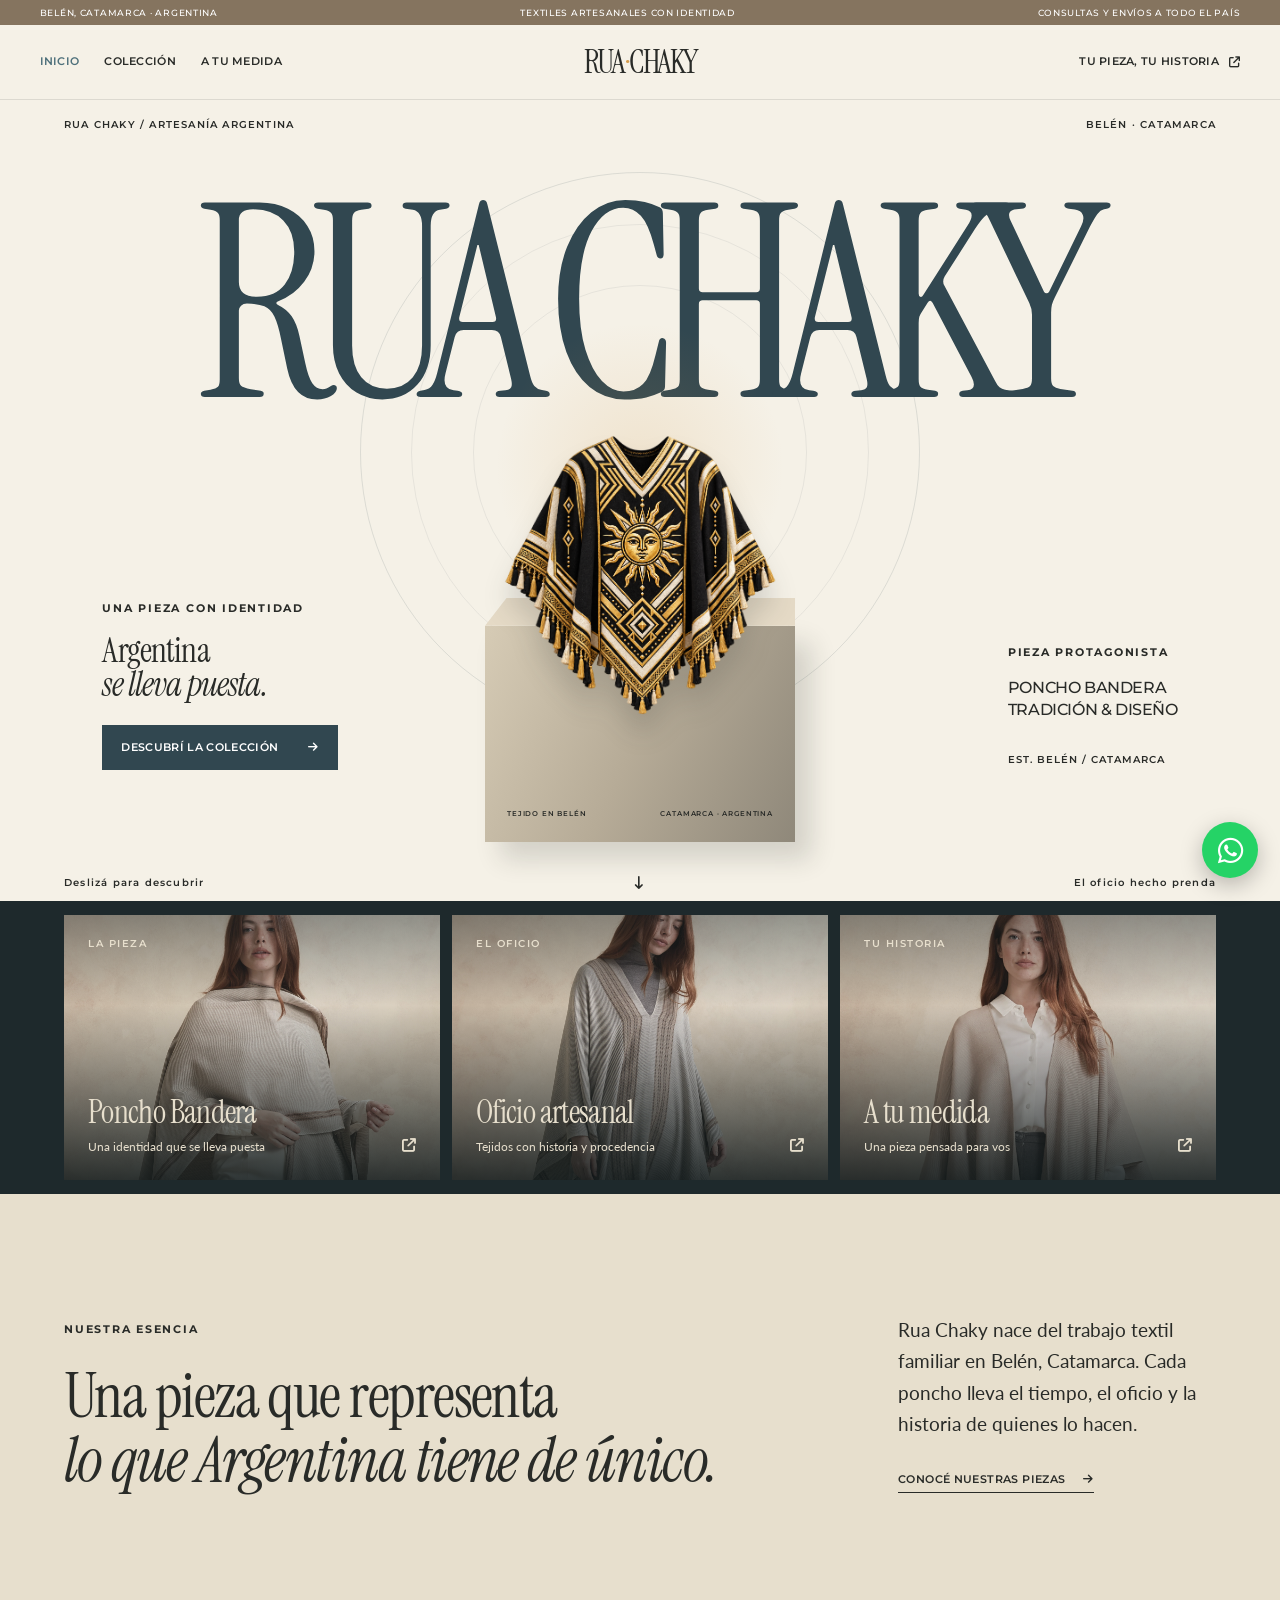
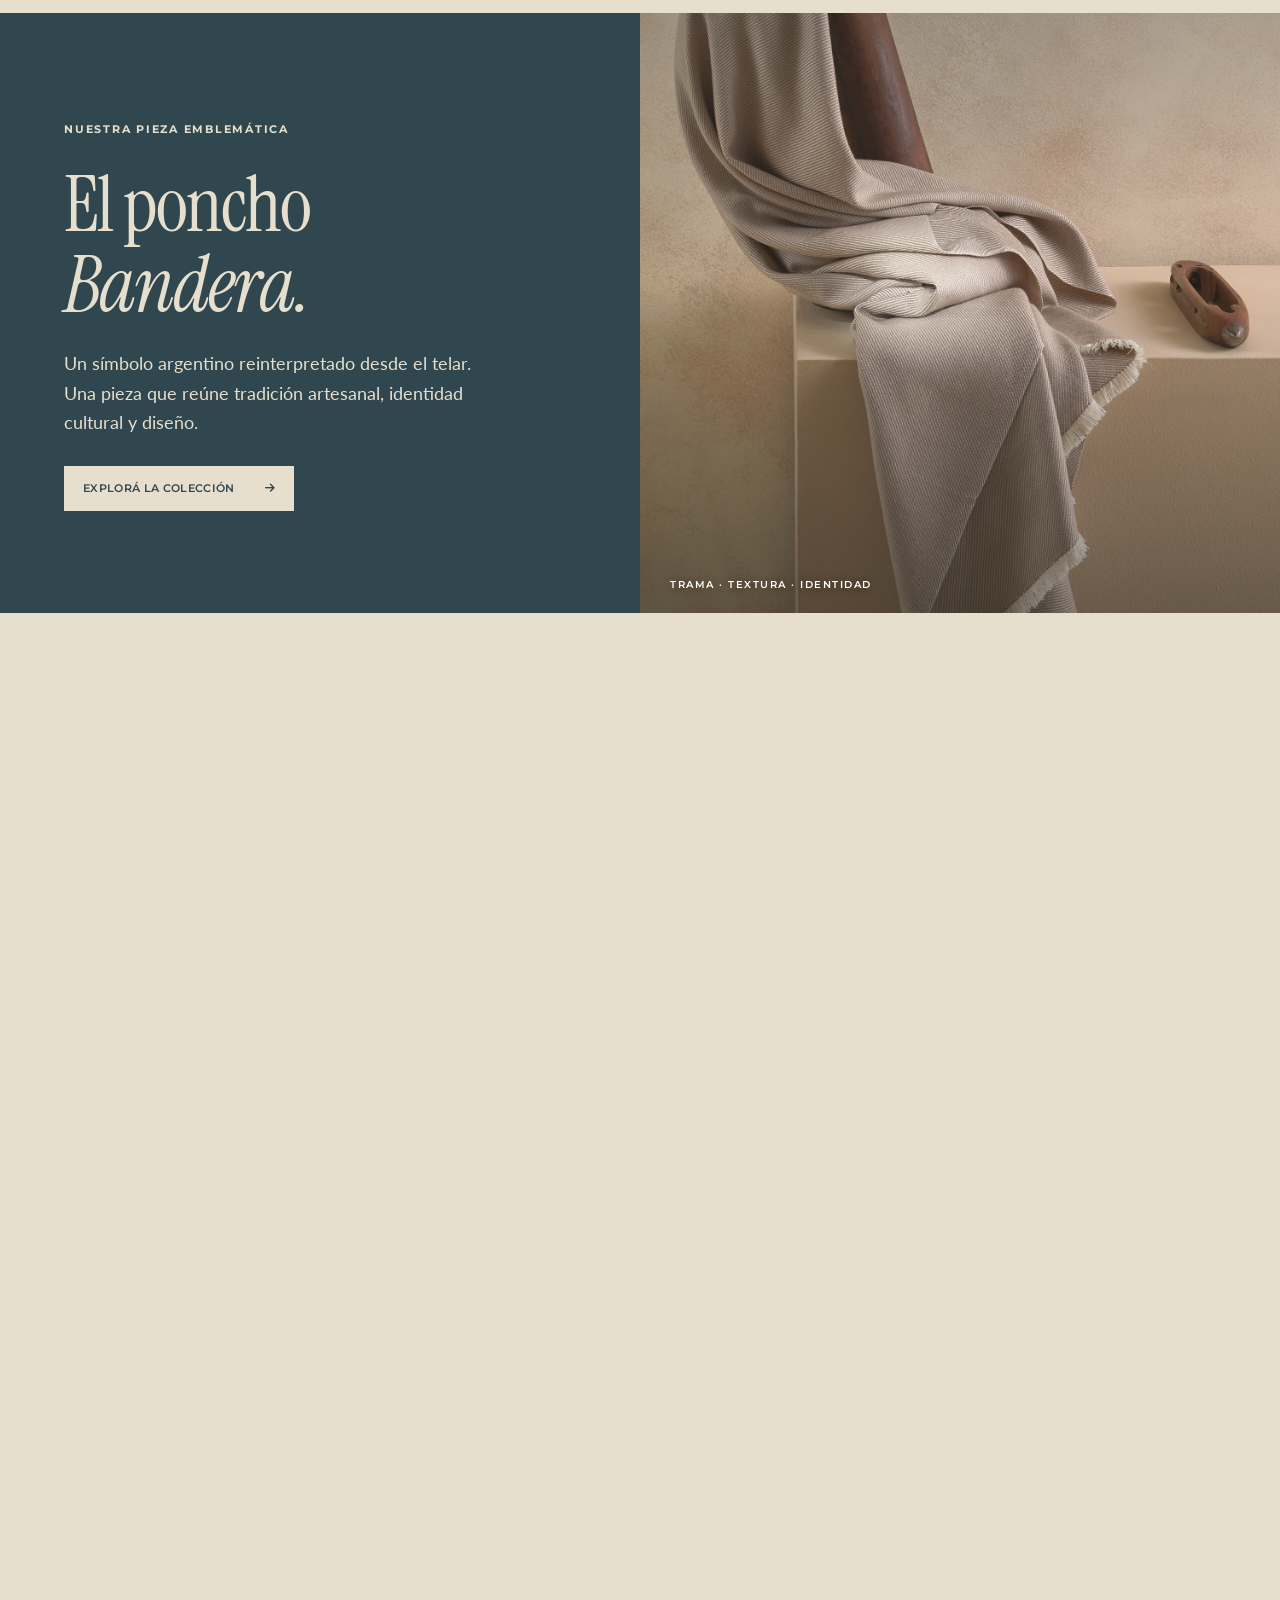
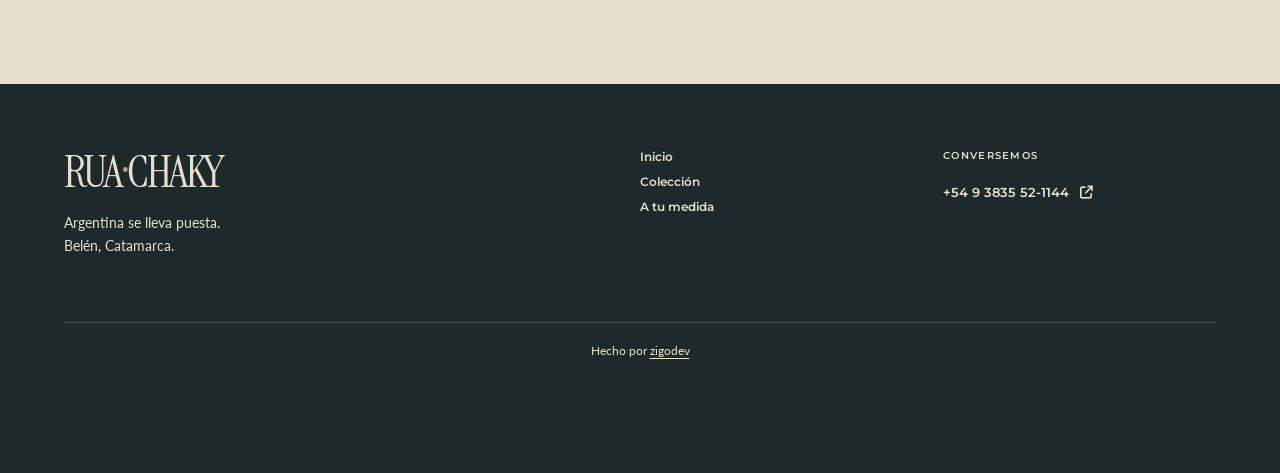
==== commit 926be2b3: "Refresh real imagery and refine brand cursor" ====
--- a/index.html
+++ b/index.html
@@ -26,7 +26,7 @@
 
   <main>
     <section class="hero home-hero" aria-labelledby="hero-title">
-      <div class="hero-topline fade-in"><span>RUA CHAKY / ARTESANÍA ARGENTINA</span><span>01 — 03</span></div>
+      <div class="hero-topline fade-in"><span>RUA CHAKY / ARTESANÍA ARGENTINA</span><span>BELÉN · CATAMARCA</span></div>
       <div class="hero-stage">
         <h1 class="hero-wordmark fade-in" id="hero-title">RUA CHAKY</h1>
         <div class="hero-orbit" aria-hidden="true"></div>
@@ -42,9 +42,9 @@
     </section>
 
     <section class="quick-links" aria-label="Explorá Rua Chaky">
-      <a class="quick-link fade-in" href="coleccion.html"><span class="quick-number">01</span><span class="quick-icon"><i class="fa-solid fa-sun" aria-hidden="true"></i></span><span class="quick-copy"><strong>Poncho Bandera</strong><small>Una identidad que se lleva puesta</small></span><i class="fa-solid fa-arrow-up-right-from-square" aria-hidden="true"></i></a>
-      <a class="quick-link fade-in" href="#oficio"><span class="quick-number">02</span><span class="quick-icon"><i class="fa-solid fa-hands" aria-hidden="true"></i></span><span class="quick-copy"><strong>Oficio artesanal</strong><small>Tejidos con historia y procedencia</small></span><i class="fa-solid fa-arrow-up-right-from-square" aria-hidden="true"></i></a>
-      <a class="quick-link fade-in" href="personalizado.html"><span class="quick-number">03</span><span class="quick-icon"><i class="fa-solid fa-palette" aria-hidden="true"></i></span><span class="quick-copy"><strong>A tu medida</strong><small>Una pieza pensada para vos</small></span><i class="fa-solid fa-arrow-up-right-from-square" aria-hidden="true"></i></a>
+      <a class="quick-link fade-in" href="coleccion.html"><img class="quick-photo" src="assets/imgs-reales/RUANAPAHUILcashmerecamel1.jpg.webp" alt="" loading="lazy"><span class="quick-kicker">LA PIEZA</span><span class="quick-copy"><strong>Poncho Bandera</strong><small>Una identidad que se lleva puesta</small></span><i class="fa-solid fa-arrow-up-right-from-square" aria-hidden="true"></i></a>
+      <a class="quick-link fade-in" href="#oficio"><img class="quick-photo" src="assets/imgs-reales/ponchotelilcashmeregris3.jpg.webp" alt="" loading="lazy"><span class="quick-kicker">EL OFICIO</span><span class="quick-copy"><strong>Oficio artesanal</strong><small>Tejidos con historia y procedencia</small></span><i class="fa-solid fa-arrow-up-right-from-square" aria-hidden="true"></i></a>
+      <a class="quick-link fade-in" href="personalizado.html"><img class="quick-photo" src="assets/imgs-reales/RUANA_HAUSH_camel_2.jpg.webp" alt="" loading="lazy"><span class="quick-kicker">TU HISTORIA</span><span class="quick-copy"><strong>A tu medida</strong><small>Una pieza pensada para vos</small></span><i class="fa-solid fa-arrow-up-right-from-square" aria-hidden="true"></i></a>
     </section>
 
     <section class="statement section-shell" id="historia">
@@ -54,15 +54,15 @@
 
     <section class="feature-banner" id="bandera">
       <div class="feature-copy fade-in"><span class="eyebrow">NUESTRA PIEZA EMBLEMÁTICA</span><h2>El poncho<br><em>Bandera.</em></h2><p>Un símbolo argentino reinterpretado desde el telar. Una pieza que reúne tradición artesanal, identidad cultural y diseño.</p><a class="button button-light" href="coleccion.html">Explorá la colección <i class="fa-solid fa-arrow-right" aria-hidden="true"></i></a></div>
-      <div class="feature-art fade-in" aria-hidden="true"><div class="feature-sun"></div><img src="assets/poncho-bandera2.png" alt=""><span class="feature-art-label">RUA CHAKY · ARGENTINA</span></div>
+      <div class="feature-art fade-in"><img class="feature-photo" src="assets/imgs-reales/RUANA_HAUSH_camel_detalle_2.jpg.webp" alt="Detalle de una tela tejida en tonos naturales" loading="lazy"><span class="feature-art-label">TRAMA · TEXTURA · IDENTIDAD</span></div>
     </section>
 
     <section class="craft section-shell" id="oficio">
       <div class="section-heading fade-in"><span class="eyebrow">EL OFICIO</span><h2>La belleza de lo<br><em>hecho a mano.</em></h2><p>La herencia textil se encuentra con una mirada contemporánea. En cada pieza se reconocen las manos, el tiempo y el territorio.</p></div>
       <div class="craft-grid">
-        <article class="craft-card fade-in"><span class="craft-card-number">01 / ORIGEN</span><i class="fa-solid fa-location-dot" aria-hidden="true"></i><h3>Belén, Catamarca</h3><p>Una región donde el oficio textil se transmite de generación en generación.</p></article>
-        <article class="craft-card fade-in"><span class="craft-card-number">02 / PROCESO</span><i class="fa-solid fa-hands-holding-circle" aria-hidden="true"></i><h3>Trabajo artesanal</h3><p>Tejidos con técnicas tradicionales, atención al detalle y tiempo propio.</p></article>
-        <article class="craft-card fade-in"><span class="craft-card-number">03 / IDENTIDAD</span><i class="fa-solid fa-fingerprint" aria-hidden="true"></i><h3>Piezas irrepetibles</h3><p>Cada poncho tiene su propio carácter; el resultado nunca es exactamente igual a otro.</p></article>
+        <article class="craft-card fade-in"><span class="craft-card-number">ORIGEN</span><i class="fa-solid fa-location-dot" aria-hidden="true"></i><h3>Belén, Catamarca</h3><p>Una región donde el oficio textil se transmite de generación en generación.</p></article>
+        <article class="craft-card fade-in"><span class="craft-card-number">PROCESO</span><i class="fa-solid fa-hands-holding-circle" aria-hidden="true"></i><h3>Trabajo artesanal</h3><p>Tejidos con técnicas tradicionales, atención al detalle y tiempo propio.</p></article>
+        <article class="craft-card fade-in"><span class="craft-card-number">IDENTIDAD</span><i class="fa-solid fa-fingerprint" aria-hidden="true"></i><h3>Piezas irrepetibles</h3><p>Cada poncho tiene su propio carácter; el resultado nunca es exactamente igual a otro.</p></article>
       </div>
     </section>
 
--- a/styles.css
+++ b/styles.css
@@ -1,7 +1,7 @@
 :root{--crudo:#E7DFCD;--petroleo:#314750;--petroleo-medio:#4E707B;--ocre:#D59C4D;--carbon:#292B28;--salvia:#8FA9A0;--borde:#D5CBB9;--blanco:#F5F1E7;--display:'Instrument Serif',Georgia,serif;--heading:'Montserrat',Arial,sans-serif;--body:'Lato',Arial,sans-serif}
 *{box-sizing:border-box}html{scroll-behavior:smooth}body{margin:0;background:var(--crudo);color:var(--carbon);font-family:var(--body);font-size:16px;line-height:1.65;overflow-x:hidden}a{color:inherit;text-decoration:none}button,input,select,textarea{font:inherit}button{cursor:pointer}img{display:block;max-width:100%}h1,h2,h3,p{margin-top:0}h1,h2{font-family:var(--display);font-weight:400;line-height:1.02;letter-spacing:-.025em}em{font-weight:400}a:focus-visible,button:focus-visible,input:focus-visible,select:focus-visible,textarea:focus-visible,summary:focus-visible{outline:2px solid var(--ocre);outline-offset:4px}.eyebrow{font-family:var(--heading);font-size:11px;font-weight:700;letter-spacing:.16em;text-transform:uppercase}.announcement{height:25px;background:#85745f;color:#fff;display:flex;justify-content:space-between;align-items:center;padding:0 3.1%;font:500 9px/1 var(--heading);letter-spacing:.08em;text-transform:uppercase}.site-header{position:relative;z-index:30;background:var(--blanco);border-bottom:1px solid rgba(41,43,40,.12)}.nav-shell{height:74px;max-width:1600px;margin:auto;padding:0 3.1%;display:grid;grid-template-columns:1fr auto 1fr;align-items:center;gap:20px}.nav-links,.nav-actions{display:flex;align-items:center;gap:25px}.nav-links a,.nav-contact{font:600 11px/1.2 var(--heading);text-transform:uppercase;letter-spacing:.025em;transition:color .2s}.nav-links a:hover,.nav-links a.active,.nav-contact:hover{color:var(--petroleo-medio)}.nav-actions{justify-content:flex-end}.nav-contact{display:inline-flex;align-items:center;gap:10px}.nav-contact i{font-size:11px}.brand,.footer-brand{font:400 32px/1 var(--display);letter-spacing:-.06em;white-space:nowrap}.brand span,.footer-brand span{color:var(--ocre);margin:0 2px}.menu-toggle{display:none;width:36px;height:36px;border:0;background:transparent;padding:7px}.menu-toggle span{display:block;height:1.5px;background:var(--carbon);margin:7px 0;transition:transform .25s}.section-shell{max-width:1440px;margin:auto;padding-left:5%;padding-right:5%}.button{display:inline-flex;align-items:center;justify-content:space-between;gap:30px;min-height:45px;padding:12px 18px;font:600 11px/1.2 var(--heading);text-transform:uppercase;letter-spacing:.03em;border:1px solid transparent;transition:background .25s,color .25s,transform .25s}.button:hover{transform:translateY(-3px)}.button-primary{background:var(--petroleo);color:#fff;border-color:var(--petroleo)}.button-primary:hover{background:transparent;color:var(--petroleo)}.button-light{background:var(--crudo);color:var(--petroleo);border-color:var(--crudo)}.button-light:hover{background:transparent;color:var(--crudo)}.text-link{display:inline-flex;align-items:center;gap:18px;border-bottom:1px solid currentColor;padding-bottom:5px;font:600 11px/1.2 var(--heading);text-transform:uppercase;letter-spacing:.035em}.text-link i{transition:transform .2s}.text-link:hover i{transform:translateX(4px)}
 /* Portada: tipografía monumental detrás del poncho entregado. */
-.home-hero{height:calc(100svh - 99px);min-height:520px;max-height:850px;position:relative;background:var(--blanco);overflow:hidden;display:flex;flex-direction:column}.hero-topline,.hero-bottom{height:42px;flex:none;display:flex;align-items:center;justify-content:space-between;padding:0 5%;font:600 10px/1 var(--heading);letter-spacing:.12em}.hero-topline{padding-top:7px}.hero-bottom{height:37px;position:relative}.hero-bottom i{position:absolute;left:50%;transform:translateX(-50%);font-size:13px}.hero-stage{position:relative;flex:1;min-height:0}.hero-wordmark{position:absolute;z-index:1;left:50%;top:4%;transform:translateX(-50%);width:100%;margin:0;text-align:center;white-space:nowrap;color:var(--petroleo);font-size:270px;line-height:1;letter-spacing:-.08em;pointer-events:none}.hero-orbit{position:absolute;z-index:0;left:50%;top:43%;transform:translate(-50%,-50%);width:min(44vw,560px);aspect-ratio:1;border:1px solid rgba(49,71,80,.13);border-radius:50%}.hero-orbit:before,.hero-orbit:after{content:'';position:absolute;inset:9%;border:1px solid rgba(49,71,80,.08);border-radius:50%}.hero-orbit:after{inset:20%}.hero-object{position:absolute;z-index:3;width:500px;height:100%;left:50%;top:0;transform:translateX(-50%);pointer-events:none;transition:transform .25s ease-out}.object-halo{position:absolute;left:50%;top:45%;transform:translate(-50%,-50%);width:300px;height:300px;border-radius:50%;background:radial-gradient(circle,rgba(213,156,77,.17),transparent 68%)}.object-image{position:absolute;z-index:2;left:50%;top:0;width:920px;height:100%;transform:translateX(-50%);overflow:hidden}.object-image img{position:absolute;left:50%;top:60%;width:280px;max-width:none;transform:translate(-50%,-50%);filter:drop-shadow(0 20px 13px rgba(29,40,40,.16))}.object-plinth{position:absolute;z-index:1;left:50%;bottom:3%;transform:translateX(-50%);width:310px;height:30%;min-height:135px;padding:24px 22px;display:flex;justify-content:space-between;align-items:flex-end;gap:12px;background:linear-gradient(115deg,#d6cbb5,#b6ab97 50%,#8f887a);box-shadow:16px 17px 24px rgba(36,42,36,.16);font:600 7px/1.3 var(--heading);letter-spacing:.12em}.object-plinth:before{content:'';position:absolute;bottom:100%;left:0;width:100%;height:28px;background:#e5dac6;clip-path:polygon(7% 0,100% 0,100% 100%,0 100%)}.object-plinth span{position:relative;z-index:1}.hero-caption{position:absolute;z-index:5;bottom:13%;max-width:280px}.hero-caption-left{left:8%}.hero-caption-right{right:8%;text-align:left}.hero-caption p{margin:14px 0 22px;font:400 34px/1.02 var(--display);letter-spacing:-.025em}.hero-caption-right p{font:500 16px/1.4 var(--heading);text-transform:uppercase;margin-bottom:22px}.caption-index{font:600 10px/1 var(--heading);letter-spacing:.1em}.quick-links{background:#1e292c;color:var(--crudo);padding:25px 5%;display:grid;grid-template-columns:repeat(3,1fr);gap:0}.quick-link{min-width:0;display:flex;align-items:center;gap:18px;padding:10px 24px;border-right:1px solid rgba(231,223,205,.22);transition:background .25s}.quick-link:first-child{padding-left:0}.quick-link:last-child{border:0}.quick-link:hover{background:rgba(255,255,255,.06)}.quick-number{font:600 10px var(--heading);opacity:.6;align-self:flex-start}.quick-icon{flex:none;width:72px;height:72px;background:#394c50;display:grid;place-items:center;font-size:29px;color:var(--ocre)}.quick-copy{flex:1;min-width:0}.quick-copy strong{display:block;font:600 14px var(--heading);text-transform:uppercase}.quick-copy small{display:block;font:400 12px/1.5 var(--body);margin-top:4px}.quick-link>.fa-solid{font-size:12px;align-self:flex-end}
+.home-hero{height:calc(100svh - 99px);min-height:520px;max-height:850px;position:relative;background:var(--blanco);overflow:hidden;display:flex;flex-direction:column}.hero-topline,.hero-bottom{height:42px;flex:none;display:flex;align-items:center;justify-content:space-between;padding:0 5%;font:600 10px/1 var(--heading);letter-spacing:.12em}.hero-topline{padding-top:7px}.hero-bottom{height:37px;position:relative}.hero-bottom i{position:absolute;left:50%;transform:translateX(-50%);font-size:13px}.hero-stage{position:relative;flex:1;min-height:0}.hero-wordmark{position:absolute;z-index:1;left:50%;top:4%;transform:translateX(-50%);width:100%;margin:0;text-align:center;white-space:nowrap;color:var(--petroleo);font-size:270px;line-height:1;letter-spacing:-.08em;pointer-events:none}.hero-orbit{position:absolute;z-index:0;left:50%;top:43%;transform:translate(-50%,-50%);width:min(44vw,560px);aspect-ratio:1;border:1px solid rgba(49,71,80,.13);border-radius:50%}.hero-orbit:before,.hero-orbit:after{content:'';position:absolute;inset:9%;border:1px solid rgba(49,71,80,.08);border-radius:50%}.hero-orbit:after{inset:20%}.hero-object{position:absolute;z-index:3;width:500px;height:100%;left:50%;top:0;transform:translateX(-50%);pointer-events:none;transition:transform .25s ease-out}.object-halo{position:absolute;left:50%;top:45%;transform:translate(-50%,-50%);width:300px;height:300px;border-radius:50%;background:radial-gradient(circle,rgba(213,156,77,.17),transparent 68%)}.object-image{position:absolute;z-index:2;left:50%;top:0;width:920px;height:100%;transform:translateX(-50%);overflow:hidden}.object-image img{position:absolute;left:50%;top:60%;width:280px;max-width:none;transform:translate(-50%,-50%);filter:drop-shadow(0 20px 13px rgba(29,40,40,.16))}.object-plinth{position:absolute;z-index:1;left:50%;bottom:3%;transform:translateX(-50%);width:310px;height:30%;min-height:135px;padding:24px 22px;display:flex;justify-content:space-between;align-items:flex-end;gap:12px;background:linear-gradient(115deg,#d6cbb5,#b6ab97 50%,#8f887a);box-shadow:16px 17px 24px rgba(36,42,36,.16);font:600 7px/1.3 var(--heading);letter-spacing:.12em}.object-plinth:before{content:'';position:absolute;bottom:100%;left:0;width:100%;height:28px;background:#e5dac6;clip-path:polygon(7% 0,100% 0,100% 100%,0 100%)}.object-plinth span{position:relative;z-index:1}.hero-caption{position:absolute;z-index:5;bottom:13%;max-width:280px}.hero-caption-left{left:8%}.hero-caption-right{right:8%;text-align:left}.hero-caption p{margin:14px 0 22px;font:400 34px/1.02 var(--display);letter-spacing:-.025em}.hero-caption-right p{font:500 16px/1.4 var(--heading);text-transform:uppercase;margin-bottom:22px}.caption-index{font:600 10px/1 var(--heading);letter-spacing:.1em}.quick-links{background:#1e292c;color:var(--crudo);padding:25px 5%;display:grid;grid-template-columns:repeat(3,1fr);gap:0}.quick-link{min-width:0;display:flex;align-items:center;gap:18px;padding:10px 24px;border-right:1px solid rgba(231,223,205,.22);transition:background .25s}.quick-link:first-child{padding-left:0}.quick-link:last-child{border:0}.quick-link:hover{background:rgba(255,255,255,.06)}.quick-kicker{font:600 10px var(--heading);opacity:.6;align-self:flex-start}.quick-icon{flex:none;width:72px;height:72px;background:#394c50;display:grid;place-items:center;font-size:29px;color:var(--ocre)}.quick-copy{flex:1;min-width:0}.quick-copy strong{display:block;font:600 14px var(--heading);text-transform:uppercase}.quick-copy small{display:block;font:400 12px/1.5 var(--body);margin-top:4px}.quick-link>.fa-solid{font-size:12px;align-self:flex-end}
 .statement{padding-top:120px;padding-bottom:120px;display:grid;grid-template-columns:1.4fr .6fr;gap:8%}.statement h2,.section-heading h2{font-size:62px;margin:25px 0 0}.statement-body{align-self:end}.statement-body p{font-size:19px;line-height:1.65;margin:0 0 25px}.feature-banner{min-height:600px;display:grid;grid-template-columns:1fr 1fr;background:var(--petroleo);color:var(--crudo);overflow:hidden}.feature-copy{padding:9% 12% 9% 10%;align-self:center}.feature-copy h2{font-size:78px;margin:25px 0}.feature-copy p{max-width:420px;font-size:18px;line-height:1.65;margin-bottom:28px}.feature-art{position:relative;min-height:600px;background:#48646b;overflow:hidden}.feature-sun{position:absolute;width:400px;height:400px;left:50%;top:45%;transform:translate(-50%,-50%);border:1px solid rgba(231,223,205,.3);border-radius:50%}.feature-sun:before,.feature-sun:after{content:'';position:absolute;inset:13%;border:1px solid rgba(231,223,205,.2);border-radius:50%}.feature-sun:after{inset:29%}.feature-art img{position:absolute;z-index:2;max-width:none;width:470px;left:50%;top:50%;transform:translate(-50%,-50%);filter:drop-shadow(0 24px 22px rgba(0,0,0,.24))}.feature-art-label{position:absolute;left:30px;bottom:22px;font:600 10px var(--heading);letter-spacing:.15em}.craft{padding-top:125px;padding-bottom:140px}.section-heading{max-width:800px}.section-heading p{max-width:550px;font-size:18px;margin:26px 0 0}.craft-grid{display:grid;grid-template-columns:repeat(3,1fr);gap:18px;margin-top:70px}.craft-card{min-height:285px;padding:29px;border:1px solid var(--borde);display:flex;flex-direction:column}.craft-card-number{font:600 10px var(--heading);letter-spacing:.15em}.craft-card>i{margin-top:37px;font-size:28px;color:var(--petroleo-medio)}.craft-card h3{font:600 18px var(--heading);margin:20px 0 8px}.craft-card p{margin:0;max-width:300px}.consult-strip{background:var(--ocre);color:var(--carbon);padding:48px 5%;display:flex;align-items:center;justify-content:space-between;gap:20px}.consult-strip h2{font-size:53px;margin:12px 0 0}.round-arrow{width:80px;height:80px;flex:none;border:1px solid var(--carbon);border-radius:50%;display:grid;place-items:center;font-size:24px;transition:background .25s,color .25s,transform .25s}.round-arrow:hover{background:var(--carbon);color:var(--crudo);transform:rotate(45deg)}
 /* Páginas interiores */
 .inner-hero{min-height:calc(100svh - 99px);display:grid;grid-template-columns:1fr 1fr;background:var(--blanco)}.inner-hero-copy{padding:12% 10%;display:flex;flex-direction:column;align-items:flex-start;justify-content:center}.inner-hero-copy h1,.custom-hero h1{font-size:86px;margin:25px 0}.inner-hero-copy p,.custom-hero-copy p{max-width:460px;font-size:18px;line-height:1.6;margin-bottom:30px}.inner-hero-art{position:relative;min-height:620px;background:var(--petroleo);color:var(--crudo);overflow:hidden}.inner-art-word{position:absolute;left:50%;top:12%;transform:translateX(-50%);font:400 130px/.75 var(--display);letter-spacing:-.07em;text-align:center;opacity:.28;white-space:nowrap}.inner-hero-art img{position:absolute;z-index:2;width:480px;max-width:none;left:50%;top:50%;transform:translate(-50%,-50%);filter:drop-shadow(0 22px 20px rgba(0,0,0,.22))}.inner-art-caption{position:absolute;bottom:25px;left:30px;font:600 10px var(--heading);letter-spacing:.15em}.collection-intro{padding-top:95px;padding-bottom:95px;display:grid;grid-template-columns:1fr 2fr;gap:30px;border-bottom:1px solid var(--borde)}.collection-intro p{font:400 35px/1.25 var(--display);margin:0;max-width:830px}.product-showcase{padding:95px 5% 120px;max-width:1440px;margin:auto}.product-panel{display:grid;grid-template-columns:1.1fr .9fr;min-height:580px;background:#f1eadc}.product-visual{position:relative;min-height:580px;overflow:hidden}.product-visual-bandera{background:#526c72;color:var(--crudo)}.visual-kicker,.visual-foot{position:absolute;z-index:4;left:30px;font:600 10px var(--heading);letter-spacing:.15em}.visual-kicker{top:28px}.visual-foot{bottom:25px}.visual-word{position:absolute;left:50%;top:17%;transform:translateX(-50%);font:400 118px/1 var(--display);letter-spacing:-.06em;opacity:.3}.product-visual img{position:absolute;z-index:2;width:480px;max-width:none;left:50%;top:50%;transform:translate(-50%,-50%);filter:drop-shadow(0 22px 20px rgba(0,0,0,.22))}.product-copy{padding:12%;display:flex;flex-direction:column;align-items:flex-start;justify-content:center}.product-copy h2{font-size:62px;margin:24px 0}.product-copy p{font-size:18px;max-width:450px;margin-bottom:28px}.collection-cards{display:grid;grid-template-columns:1fr 1fr;gap:20px;margin-top:22px}.collection-card{background:#f1eadc}.collection-card-visual{height:330px;display:flex;flex-direction:column;justify-content:space-between;padding:25px 30px;position:relative;overflow:hidden;color:var(--crudo);font:600 10px var(--heading);letter-spacing:.13em}.collection-card-visual>i{font-size:85px;align-self:center;opacity:.72;transition:transform .3s}.collection-card:hover .collection-card-visual>i{transform:scale(1.08) rotate(-5deg)}.collection-card-blue{background:var(--petroleo)}.collection-card-ochre{background:#b77e3b}.collection-card-copy{padding:27px 30px 35px}.collection-card-copy h3{font:400 42px/1 var(--display);margin-bottom:15px}.collection-card-copy p{max-width:420px}.process-section{padding-top:80px;padding-bottom:130px}.process-list{display:grid;grid-template-columns:repeat(3,1fr);gap:25px;margin-top:55px}.process-item{border-top:1px solid var(--petroleo);padding-top:20px}.process-item>span{font:600 11px var(--heading);color:var(--petroleo-medio)}.process-item h3{font:400 37px var(--display);margin:28px 0 8px}.process-item p{max-width:270px}
@@ -94,22 +94,55 @@
 .feature-art img,.inner-hero-art img,.product-visual img,.custom-hero-art img{transition:filter .6s ease,scale .8s cubic-bezier(.22,1,.36,1)}
 .feature-art:hover img,.inner-hero-art:hover img,.product-visual:hover img,.custom-hero-art:hover img{scale:1.045}
 
-/* Cursor con seguimiento suave y respuesta sobre elementos interactivos. */
+/* Puntero único con punta precisa y respuesta sobre elementos interactivos. */
 body.has-custom-cursor,body.has-custom-cursor a,body.has-custom-cursor button,body.has-custom-cursor summary,body.has-custom-cursor .swatch{cursor:none}
 body.has-custom-cursor input:not([type=checkbox]),body.has-custom-cursor textarea,body.has-custom-cursor select{cursor:text}
-.cursor-dot,.cursor-ring{position:fixed;left:0;top:0;z-index:1000;pointer-events:none;mix-blend-mode:difference;opacity:0;transform:translate3d(-100px,-100px,0)}
-.cursor-dot{width:7px;height:7px;background:#fff;border-radius:50%;transition:opacity .2s,scale .2s}
-.cursor-ring{width:36px;height:36px;border:1px solid #fff;border-radius:50%;transition:opacity .2s,width .35s cubic-bezier(.22,1,.36,1),height .35s cubic-bezier(.22,1,.36,1),background .35s}
-.cursor-visible .cursor-dot,.cursor-visible .cursor-ring{opacity:1}
-.cursor-hover .cursor-ring{width:62px;height:62px;background:rgba(255,255,255,.2)}
-.cursor-hover .cursor-dot{scale:1.5}
-.cursor-pressed .cursor-ring{width:23px;height:23px}
-.cursor-text .cursor-dot,.cursor-text .cursor-ring{opacity:0}
-@media (hover:none),(pointer:coarse){.cursor-dot,.cursor-ring{display:none}}
+.cursor-pointer{position:fixed;left:-100px;top:-100px;z-index:1000;width:30px;height:34px;pointer-events:none;opacity:0;transform-origin:3px 3px;filter:drop-shadow(2px 3px 1px rgba(18,26,27,.28));transition:opacity .15s ease,scale .22s ease,rotate .22s ease}
+.cursor-pointer svg{display:block;width:100%;height:100%;overflow:visible}
+.cursor-pointer path{fill:var(--ocre);stroke:var(--petroleo);stroke-width:1.7;stroke-linejoin:round}
+.cursor-visible .cursor-pointer{opacity:1}
+.cursor-hover .cursor-pointer{scale:1.18;rotate:-14deg}
+.cursor-pressed .cursor-pointer{scale:.88}
+.cursor-text .cursor-pointer{opacity:0}
+@media (hover:none),(pointer:coarse){.cursor-pointer{display:none}}
 @media (prefers-reduced-motion:reduce){
   .fade-in.reveal-left,.fade-in.reveal-right,.fade-in.reveal-zoom,.fade-in.reveal-tilt,.fade-in.reveal-clip,
   .fade-in.reveal-left.visible,.fade-in.reveal-right.visible,.fade-in.reveal-zoom.visible,.fade-in.reveal-tilt.visible,.fade-in.reveal-clip.visible{opacity:1;transform:none;filter:none;clip-path:none;will-change:auto}
   .feature-banner::after,.fade-in.reveal-clip::after{display:none}
-  .cursor-dot,.cursor-ring{display:none}
+  .cursor-pointer{display:none}
 }
 @media (max-width:768px){.object-image{top:-28px}}
+
+/* Fotografía editorial: imagen completa dentro de cada bloque y rótulos legibles. */
+.quick-links{gap:12px;padding:14px 5%;background:#1e292c}
+.quick-link,.quick-link:first-child,.quick-link:last-child{position:relative;isolation:isolate;min-height:265px;display:flex;align-items:flex-end;padding:24px;border:0;overflow:hidden;background:#394c50;color:var(--crudo)}
+.quick-link::after{content:"";position:absolute;z-index:-1;inset:0;background:linear-gradient(180deg,rgba(17,25,27,.38) 0%,transparent 34%,rgba(16,24,26,.2) 50%,rgba(14,23,25,.84) 100%);transition:background .3s}
+.quick-photo{position:absolute;z-index:-2;inset:0;width:100%;height:100%;object-fit:cover;object-position:center 10%;transition:scale .8s cubic-bezier(.22,1,.36,1);filter:saturate(.76)}
+.quick-link:nth-child(2) .quick-photo{object-position:center 16%}
+.quick-link:nth-child(3) .quick-photo{object-position:center 10%}
+.quick-link:hover .quick-photo{scale:1.07}
+.quick-link:hover{background:#394c50}
+.quick-kicker{position:absolute;top:22px;left:24px;align-self:auto;opacity:1;font-size:10px;letter-spacing:.15em}
+.quick-copy{flex:1;position:relative;z-index:1}
+.quick-copy strong{font:400 32px/1.03 var(--display);text-transform:none;letter-spacing:-.02em}
+.quick-copy small{font-size:12px;margin-top:9px;max-width:210px}
+.quick-link>.fa-solid{position:relative;z-index:1;align-self:flex-end;font-size:14px;margin-bottom:4px;transition:transform .3s}
+.quick-link:hover>.fa-solid{transform:translate(4px,-4px)}
+.feature-art .feature-photo,.inner-hero-art .real-cover,.product-visual .real-cover,.custom-hero-art .real-cover,.collection-card-visual .real-cover{position:absolute;inset:0;left:0;top:0;width:100%;height:100%;max-width:none;object-fit:cover;transform:none;filter:none}
+.feature-art .feature-photo{z-index:0;object-position:center 50%}
+.feature-art::before,.inner-hero-art::before,.product-visual::before,.custom-hero-art::before{content:"";position:absolute;z-index:1;inset:0;background:linear-gradient(180deg,rgba(21,30,31,.2),transparent 45%,rgba(21,30,31,.4));pointer-events:none}
+.feature-art-label,.inner-art-caption,.custom-hero-art>span:last-child{z-index:2;color:#fff;text-shadow:0 1px 9px rgba(0,0,0,.45)}
+.feature-art:hover .feature-photo,.inner-hero-art:hover .real-cover,.product-visual:hover .real-cover,.custom-hero-art:hover .real-cover{scale:1.035}
+.inner-hero-art .real-cover{object-position:center 43%}
+.product-visual .real-cover{z-index:0;object-position:center 32%}
+.visual-kicker,.visual-foot{color:#fff;text-shadow:0 1px 9px rgba(0,0,0,.45)}
+.collection-card-visual .real-cover{z-index:0;object-position:center 42%;transition:scale .8s cubic-bezier(.22,1,.36,1)}
+.collection-card-visual::after{content:"";position:absolute;z-index:1;inset:0;background:linear-gradient(180deg,rgba(14,23,25,.56),transparent 50%,rgba(14,23,25,.57));pointer-events:none}
+.collection-card-visual>span,.collection-card-visual>small{position:relative;z-index:2;color:#fff;text-shadow:0 1px 7px rgba(0,0,0,.5)}
+.collection-card:hover .real-cover{scale:1.055}
+.custom-hero-art .real-cover{z-index:0;object-position:center top}
+.custom-detail{margin:46px 0 0;max-width:370px}
+.custom-detail img{display:block;width:100%;height:260px;object-fit:cover;object-position:center 55%}
+.custom-detail figcaption{margin-top:11px;font:600 10px var(--heading);letter-spacing:.13em;text-transform:uppercase}
+@media(max-width:768px){.quick-links{padding:12px 5%;gap:10px}.quick-link,.quick-link:first-child,.quick-link:last-child{min-height:250px;padding:22px}.quick-kicker{left:22px;top:20px}.quick-copy strong{font-size:31px}.feature-art .feature-photo,.inner-hero-art .real-cover,.product-visual .real-cover,.custom-hero-art .real-cover{width:100%;height:100%}.custom-detail{max-width:none}.custom-detail img{height:240px}}
+@media(max-width:480px){.quick-link,.quick-link:first-child,.quick-link:last-child{min-height:215px}.quick-copy strong{font-size:29px}.feature-art .feature-photo,.inner-hero-art .real-cover,.product-visual .real-cover,.custom-hero-art .real-cover{width:100%;height:100%}.collection-card-visual .real-cover{width:100%;height:100%}}
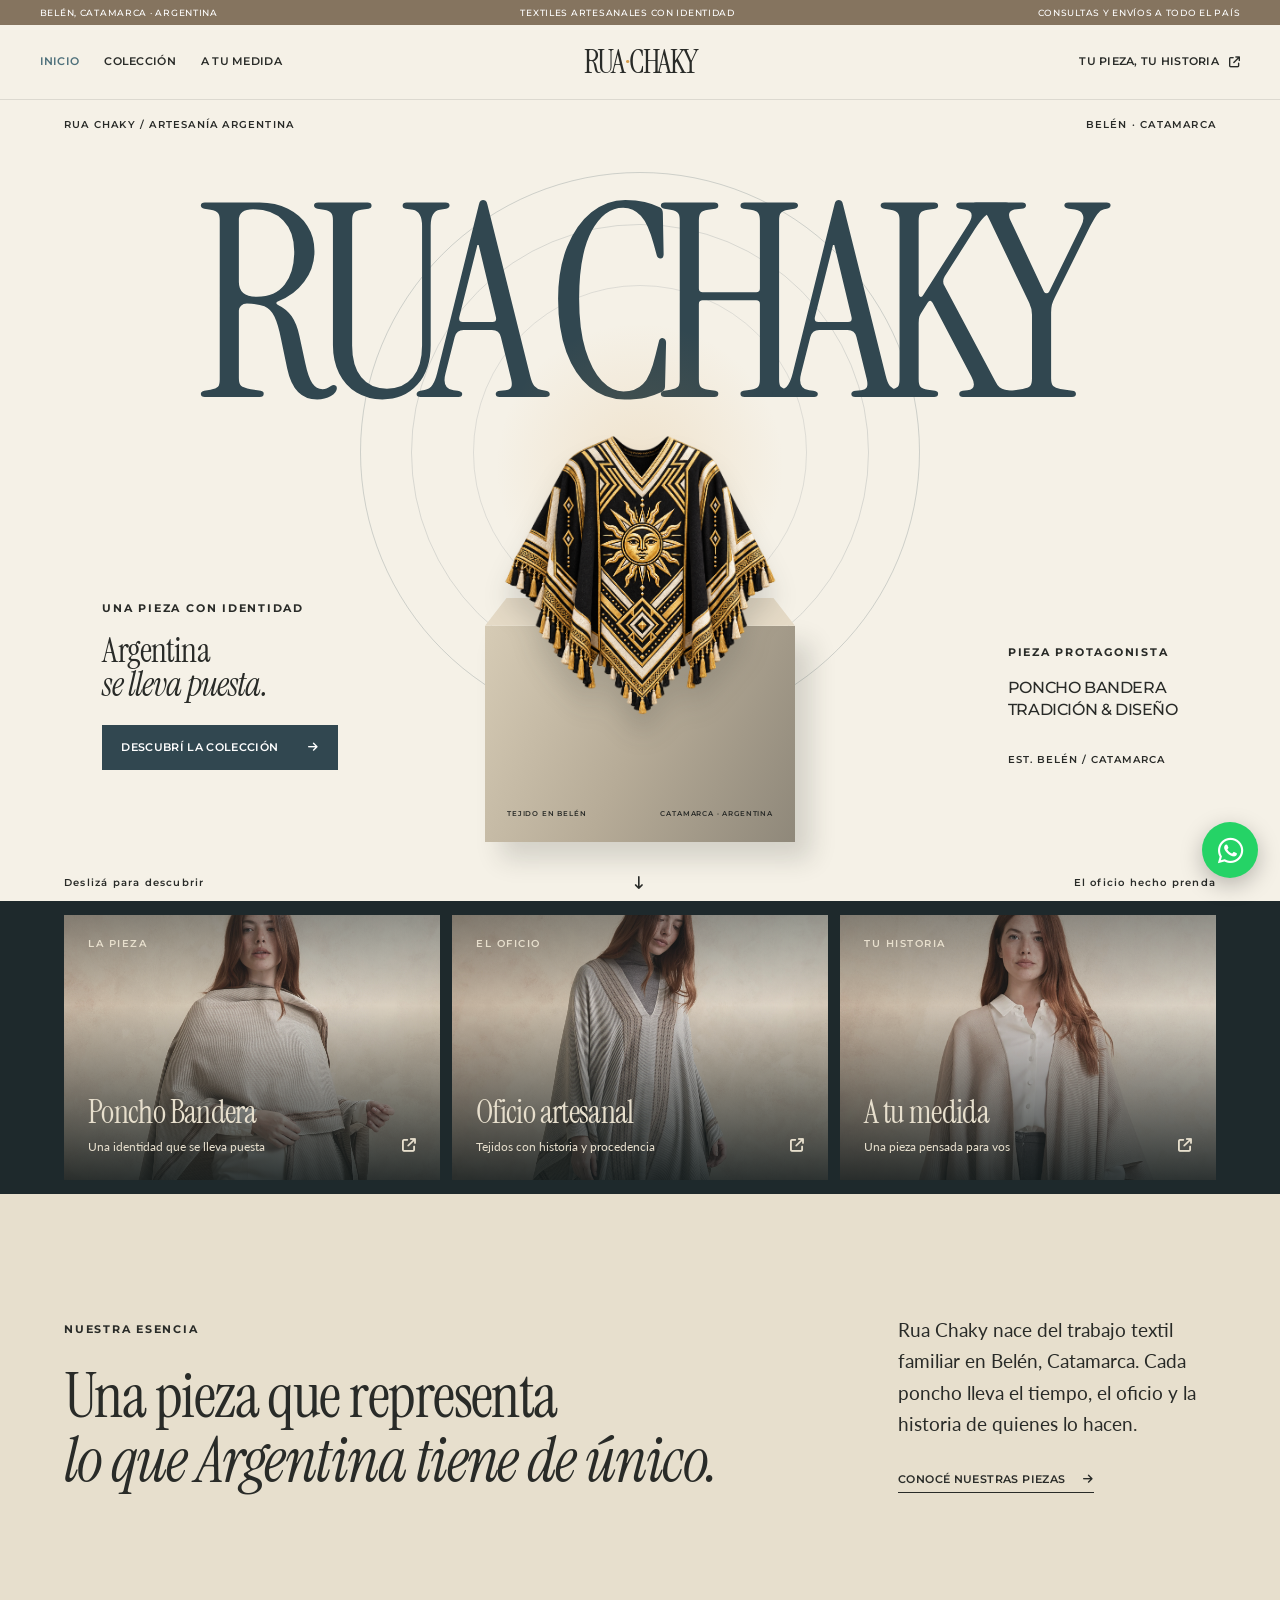
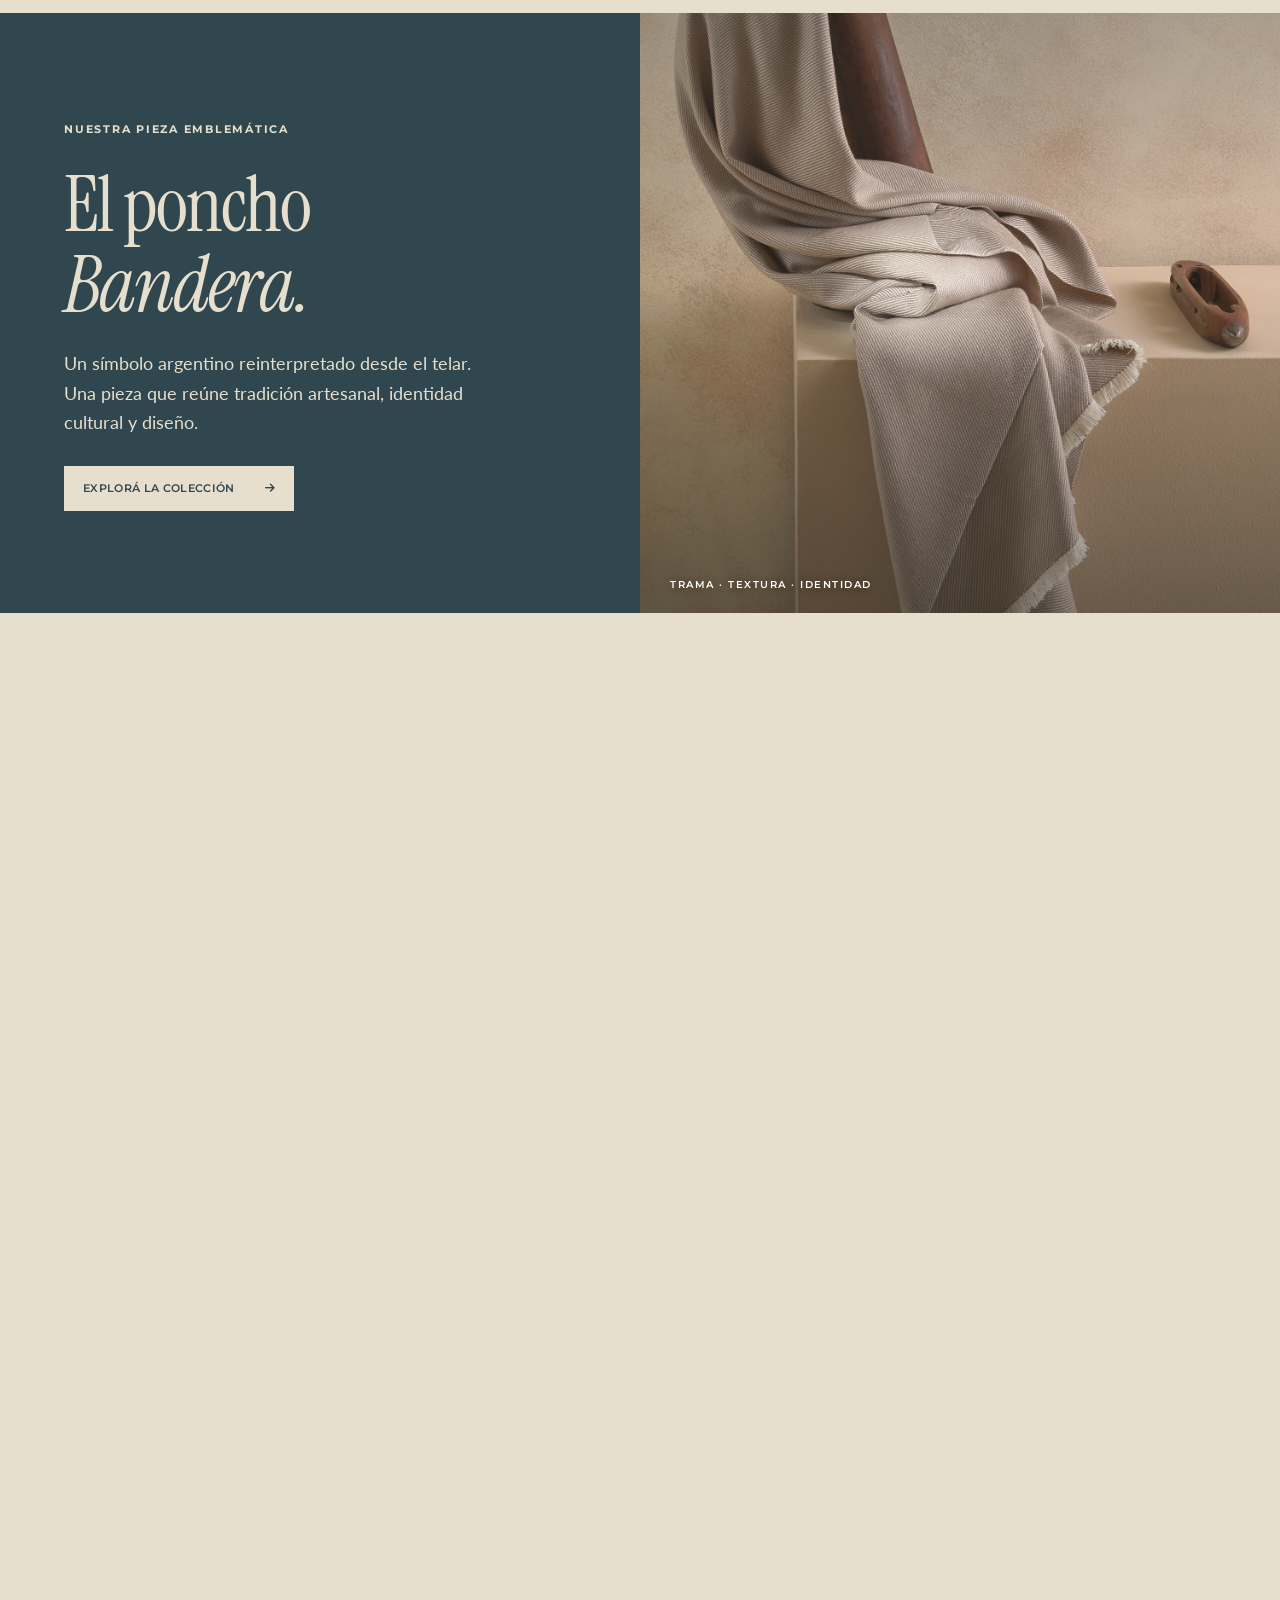
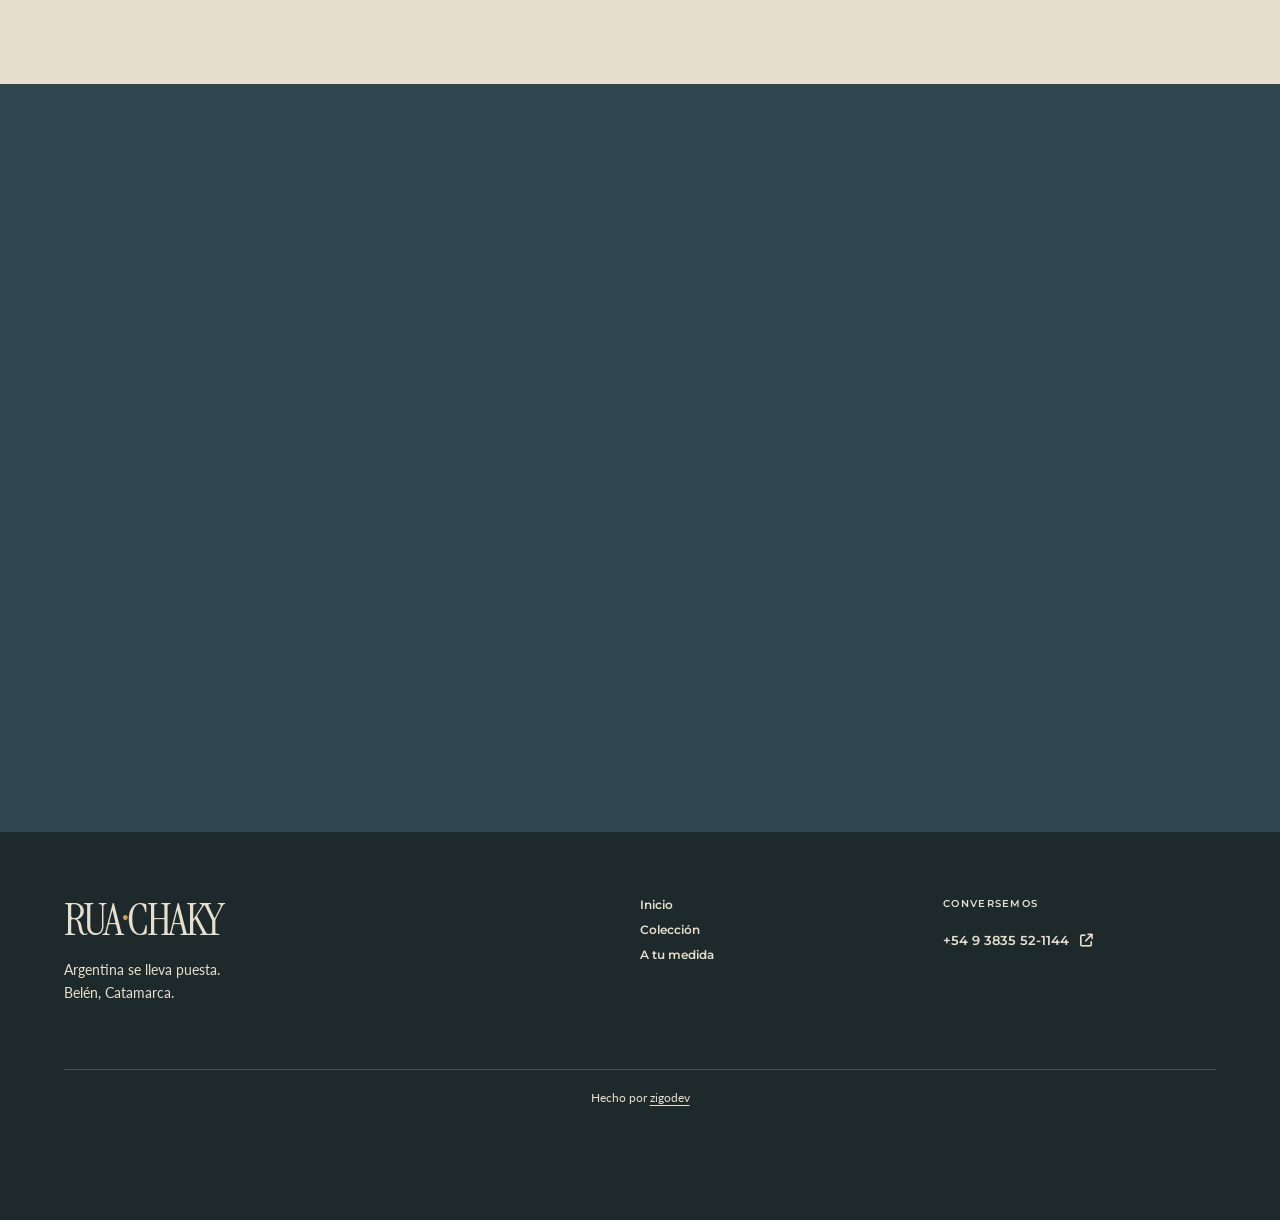
==== commit 6994304e: "Refine hero motion and add home contact form" ====
--- a/index.html
+++ b/index.html
@@ -66,7 +66,26 @@
       </div>
     </section>
 
-    <section class="consult-strip fade-in"><div><span class="eyebrow">UNA ELECCIÓN PERSONAL</span><h2>Tu próximo poncho puede contar <em>tu historia.</em></h2></div><a class="round-arrow" href="personalizado.html" aria-label="Consultar por un poncho personalizado"><i class="fa-solid fa-arrow-up-right-from-square" aria-hidden="true"></i></a></section>
+    <section class="consult-strip fade-in"><div><span class="eyebrow">UNA ELECCIÓN PERSONAL</span><h2>El próximo paso es <em>conversar.</em></h2></div><a class="round-arrow" href="#contacto" aria-label="Ir al formulario de contacto"><i class="fa-solid fa-arrow-down" aria-hidden="true"></i></a></section>
+
+    <section class="home-contact" id="contacto" aria-labelledby="contacto-title">
+      <div class="home-contact-copy fade-in">
+        <span class="eyebrow">CONTACTO DIRECTO</span>
+        <h2 id="contacto-title">Contanos qué tenés <em>en mente.</em></h2>
+        <p>Una pieza especial empieza con una charla. Escribinos sobre el poncho que buscás y te respondemos personalmente.</p>
+        <span class="home-contact-origin">RUA CHAKY · BELÉN, CATAMARCA</span>
+      </div>
+      <form class="home-contact-form fade-in" id="home-contact-form">
+        <div class="home-contact-fields">
+          <label>Tu nombre<input name="nombre" type="text" autocomplete="name" placeholder="¿Cómo te llamás?" required></label>
+          <label>Tu WhatsApp o email<input name="contacto" type="text" autocomplete="email" placeholder="Para poder responderte" required></label>
+        </div>
+        <label>¿Qué te interesa?<select name="interes" required><option value="">Elegí una opción</option><option>Poncho Bandera</option><option>Ponchos artesanales</option><option>Una pieza a medida</option><option>Quiero asesoramiento</option></select></label>
+        <label>Tu mensaje<textarea name="mensaje" rows="4" placeholder="Contanos un poco sobre lo que estás buscando…" required></textarea></label>
+        <button class="button button-primary" type="submit">Enviar consulta por WhatsApp <i class="fa-solid fa-arrow-up-right-from-square" aria-hidden="true"></i></button>
+        <p class="home-contact-note">La consulta se abre en WhatsApp para que puedas revisarla antes de enviarla.</p>
+      </form>
+    </section>
   </main>
 
   <footer class="site-footer">
--- a/styles.css
+++ b/styles.css
@@ -94,22 +94,18 @@
 .feature-art img,.inner-hero-art img,.product-visual img,.custom-hero-art img{transition:filter .6s ease,scale .8s cubic-bezier(.22,1,.36,1)}
 .feature-art:hover img,.inner-hero-art:hover img,.product-visual:hover img,.custom-hero-art:hover img{scale:1.045}
 
-/* Puntero único con punta precisa y respuesta sobre elementos interactivos. */
+/* Punto de marca con un seguimiento breve. */
 body.has-custom-cursor,body.has-custom-cursor a,body.has-custom-cursor button,body.has-custom-cursor summary,body.has-custom-cursor .swatch{cursor:none}
 body.has-custom-cursor input:not([type=checkbox]),body.has-custom-cursor textarea,body.has-custom-cursor select{cursor:text}
-.cursor-pointer{position:fixed;left:-100px;top:-100px;z-index:1000;width:30px;height:34px;pointer-events:none;opacity:0;transform-origin:3px 3px;filter:drop-shadow(2px 3px 1px rgba(18,26,27,.28));transition:opacity .15s ease,scale .22s ease,rotate .22s ease}
-.cursor-pointer svg{display:block;width:100%;height:100%;overflow:visible}
-.cursor-pointer path{fill:var(--ocre);stroke:var(--petroleo);stroke-width:1.7;stroke-linejoin:round}
-.cursor-visible .cursor-pointer{opacity:1}
-.cursor-hover .cursor-pointer{scale:1.18;rotate:-14deg}
-.cursor-pressed .cursor-pointer{scale:.88}
-.cursor-text .cursor-pointer{opacity:0}
-@media (hover:none),(pointer:coarse){.cursor-pointer{display:none}}
+.cursor-dot{position:fixed;left:0;top:0;z-index:1000;width:14px;height:14px;border:2px solid var(--petroleo);border-radius:50%;background:var(--ocre);box-shadow:0 2px 6px rgba(18,26,27,.25);pointer-events:none;opacity:0;transform:translate3d(-100px,-100px,0);transition:opacity .15s ease}
+.cursor-visible .cursor-dot{opacity:1}
+.cursor-text .cursor-dot{opacity:0}
+@media (hover:none),(pointer:coarse){.cursor-dot{display:none}}
 @media (prefers-reduced-motion:reduce){
   .fade-in.reveal-left,.fade-in.reveal-right,.fade-in.reveal-zoom,.fade-in.reveal-tilt,.fade-in.reveal-clip,
   .fade-in.reveal-left.visible,.fade-in.reveal-right.visible,.fade-in.reveal-zoom.visible,.fade-in.reveal-tilt.visible,.fade-in.reveal-clip.visible{opacity:1;transform:none;filter:none;clip-path:none;will-change:auto}
   .feature-banner::after,.fade-in.reveal-clip::after{display:none}
-  .cursor-pointer{display:none}
+  .cursor-dot{display:none}
 }
 @media (max-width:768px){.object-image{top:-28px}}
 
@@ -146,3 +142,32 @@
 .custom-detail figcaption{margin-top:11px;font:600 10px var(--heading);letter-spacing:.13em;text-transform:uppercase}
 @media(max-width:768px){.quick-links{padding:12px 5%;gap:10px}.quick-link,.quick-link:first-child,.quick-link:last-child{min-height:250px;padding:22px}.quick-kicker{left:22px;top:20px}.quick-copy strong{font-size:31px}.feature-art .feature-photo,.inner-hero-art .real-cover,.product-visual .real-cover,.custom-hero-art .real-cover{width:100%;height:100%}.custom-detail{max-width:none}.custom-detail img{height:240px}}
 @media(max-width:480px){.quick-link,.quick-link:first-child,.quick-link:last-child{min-height:215px}.quick-copy strong{font-size:29px}.feature-art .feature-photo,.inner-hero-art .real-cover,.product-visual .real-cover,.custom-hero-art .real-cover{width:100%;height:100%}.collection-card-visual .real-cover{width:100%;height:100%}}
+
+/* La tapa del pedestal repite el corte diagonal en ambos extremos. */
+.object-plinth::before{clip-path:polygon(7% 0,93% 0,100% 100%,0 100%)}
+
+/* Movimiento leve de los anillos detrás de la pieza. */
+.hero-orbit{border-color:rgba(49,71,80,.2);animation:orbit-breathe 9s ease-in-out infinite}
+.hero-orbit::before{border-color:rgba(49,71,80,.15);animation:ring-breathe 7.5s ease-in-out infinite}
+.hero-orbit::after{border-color:rgba(49,71,80,.12);animation:ring-breathe 10s ease-in-out infinite reverse}
+@keyframes orbit-breathe{0%,100%{transform:translate(-50%,-50%) scale(1);opacity:.82}50%{transform:translate(-50%,-50%) scale(1.065);opacity:1}}
+@keyframes ring-breathe{0%,100%{transform:scale(.97);opacity:.7}50%{transform:scale(1.04);opacity:1}}
+
+/* Consulta directa al cierre de la portada. */
+.home-contact{display:grid;grid-template-columns:.9fr 1.1fr;gap:7%;align-items:center;background:var(--petroleo);color:var(--crudo);padding:105px max(5%,calc((100vw - 1296px)/2)) 115px}
+.home-contact-copy{align-self:stretch;display:flex;flex-direction:column;justify-content:center}
+.home-contact-copy h2{font-size:72px;max-width:570px;margin:24px 0 30px}
+.home-contact-copy p{font-size:18px;line-height:1.7;max-width:460px}
+.home-contact-origin{display:block;margin-top:65px;padding-top:17px;border-top:1px solid rgba(231,223,205,.35);font:600 10px var(--heading);letter-spacing:.15em}
+.home-contact-form{display:flex;flex-direction:column;gap:28px;padding:48px;background:var(--blanco);color:var(--carbon)}
+.home-contact-fields{display:grid;grid-template-columns:1fr 1fr;gap:24px}
+.home-contact-form label{display:block;font:600 11px var(--heading);letter-spacing:.08em;text-transform:uppercase}
+.home-contact-form input,.home-contact-form select,.home-contact-form textarea{display:block;width:100%;padding:14px 0;margin-top:8px;border:0;border-bottom:1px solid #bdb4a3;border-radius:0;background:transparent;color:var(--carbon);font:400 16px var(--body);outline:none}
+.home-contact-form textarea{resize:vertical;min-height:100px}
+.home-contact-form input:focus,.home-contact-form select:focus,.home-contact-form textarea:focus{border-color:var(--petroleo)}
+.home-contact-form .button{align-self:flex-start}
+.home-contact-note{margin:-12px 0 0;font-size:12px;line-height:1.45;color:#625e55}
+@media(max-width:1024px){.home-contact{gap:4%}.home-contact-copy h2{font-size:60px}.home-contact-form{padding:36px}}
+@media(max-width:768px){.home-contact{grid-template-columns:1fr;gap:40px;padding:80px 5%}.home-contact-copy h2{font-size:53px}.home-contact-origin{margin-top:25px}.home-contact-form{padding:32px}}
+@media(max-width:480px){.home-contact{padding:70px 5% 80px}.home-contact-copy h2{font-size:48px}.home-contact-copy p{font-size:16px}.home-contact-form{padding:25px 20px;gap:23px}.home-contact-fields{grid-template-columns:1fr;gap:23px}.home-contact-form .button{width:100%;font-size:10px;gap:8px}}
+@media(prefers-reduced-motion:reduce){.hero-orbit,.hero-orbit::before,.hero-orbit::after{animation:none}}
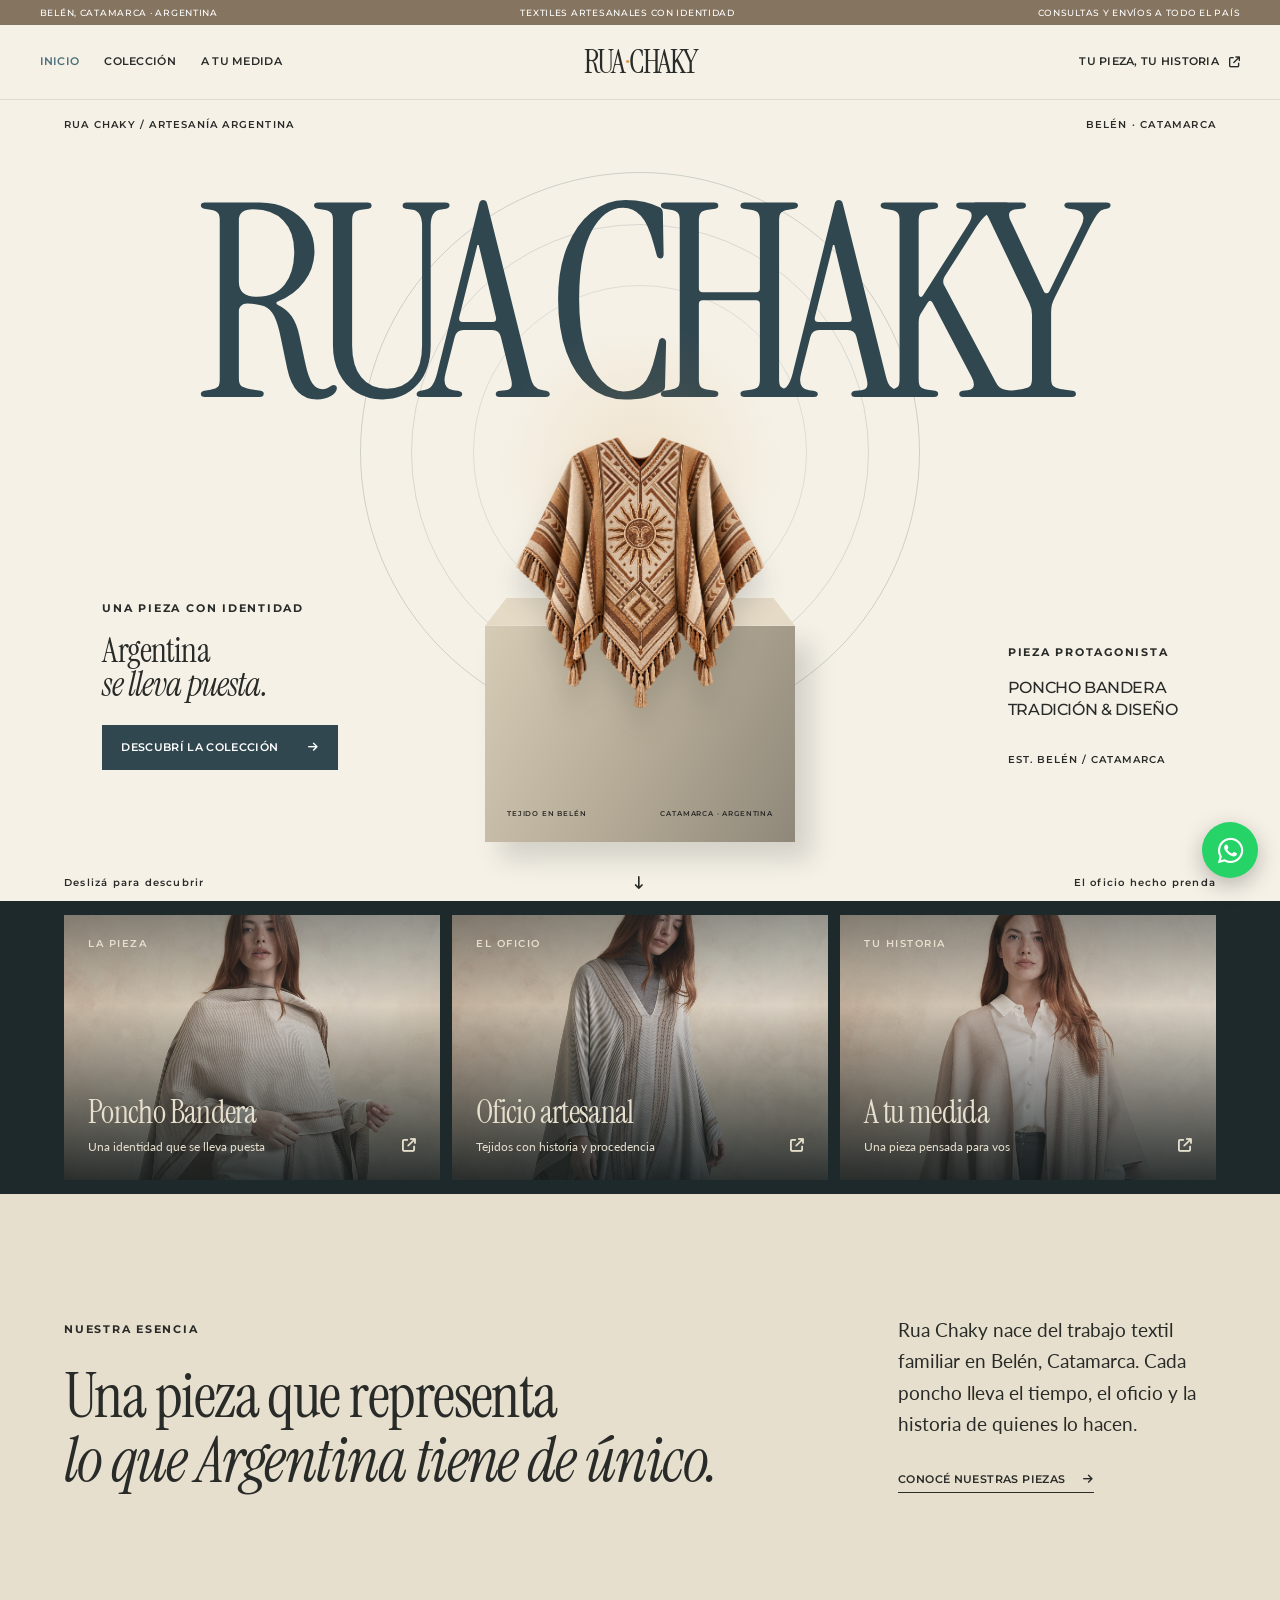
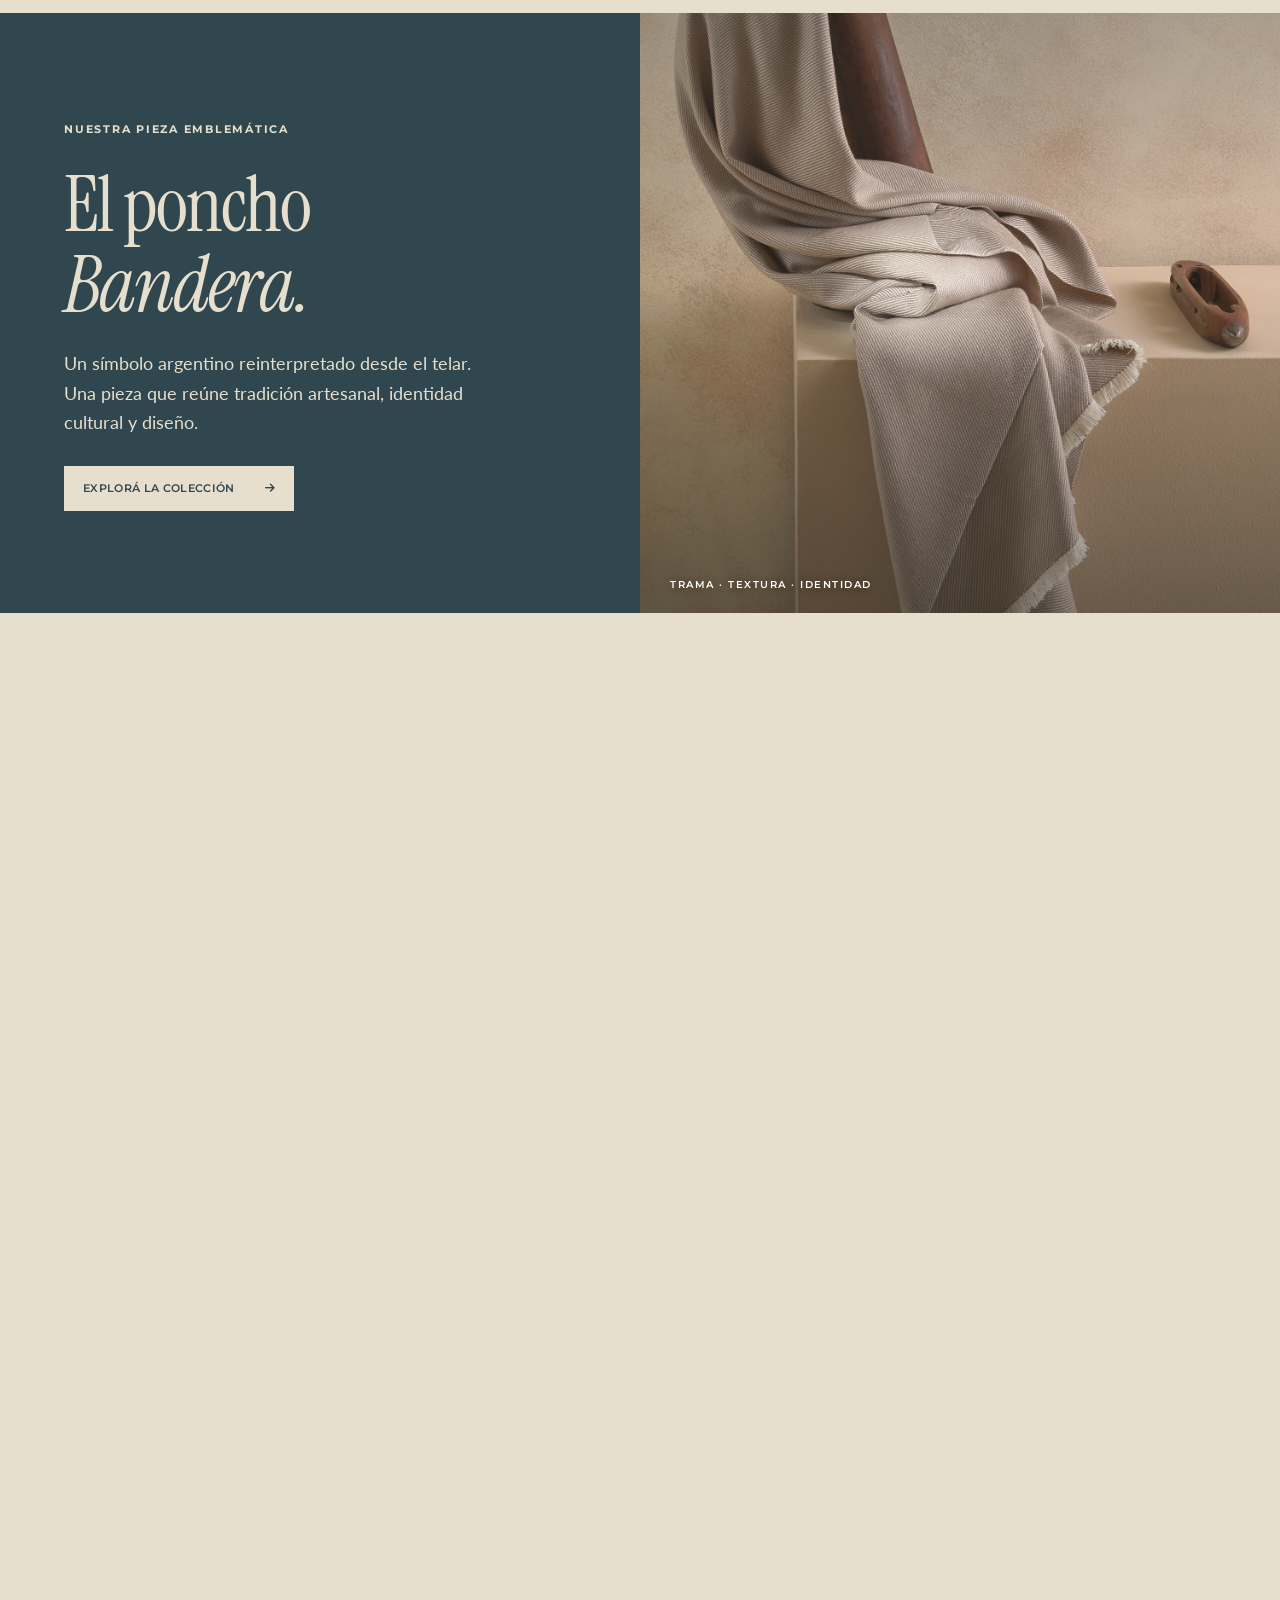
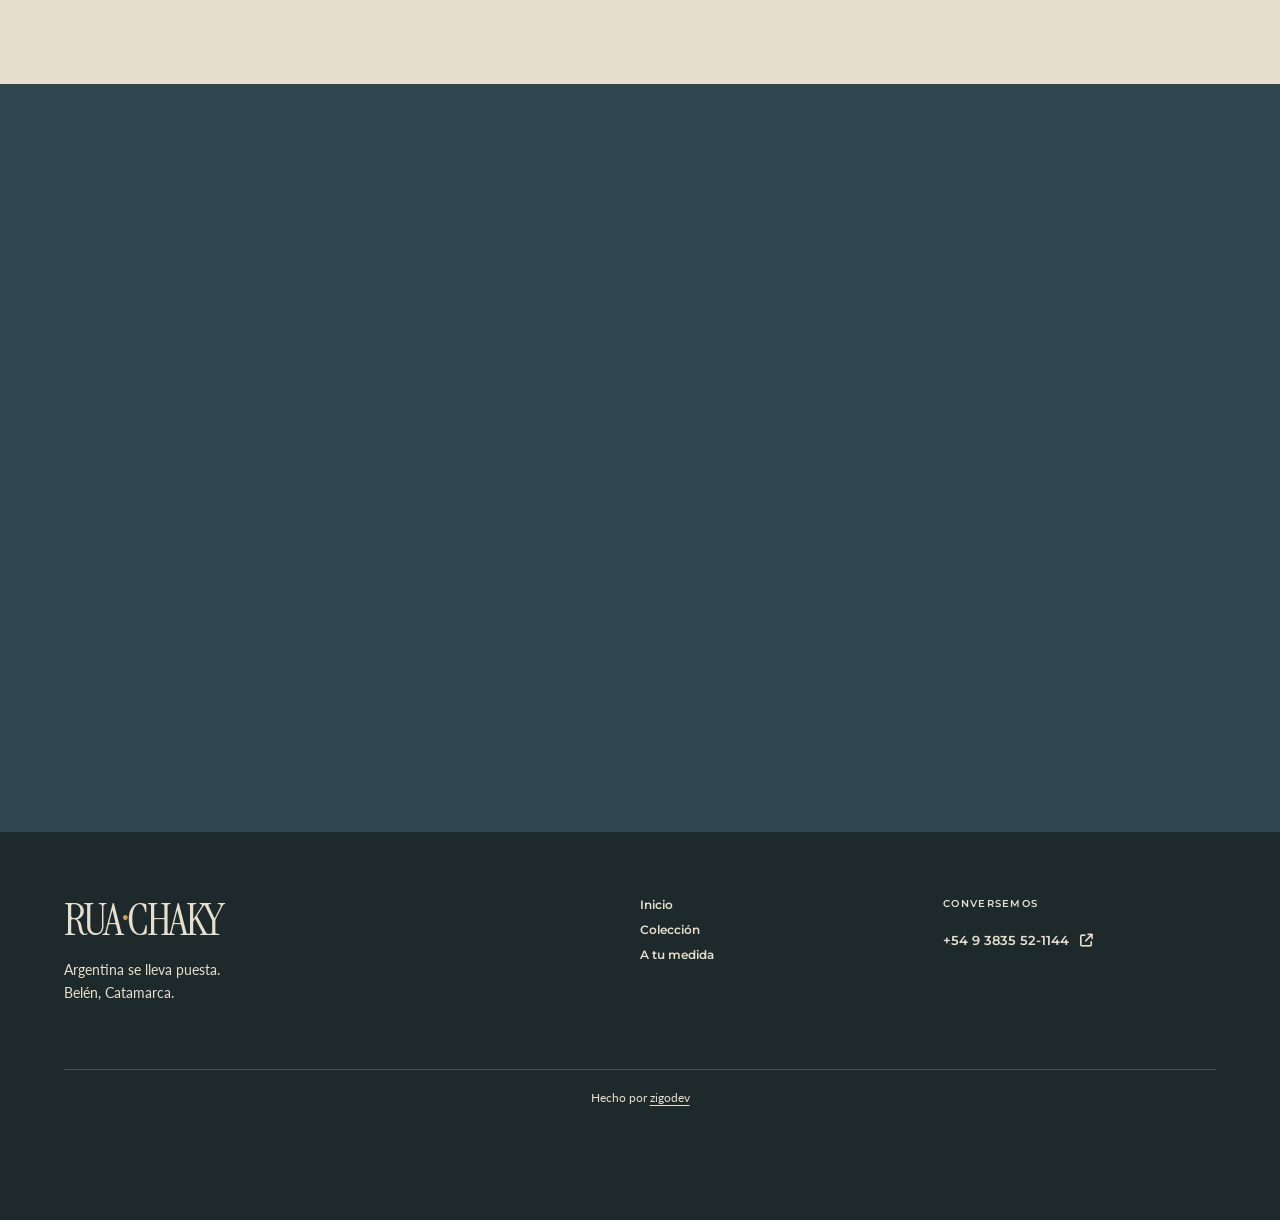
==== commit 06d15f24: "mejor coso y font" ====
--- a/index.html
+++ b/index.html
@@ -32,7 +32,7 @@
         <div class="hero-orbit" aria-hidden="true"></div>
         <div class="hero-object" data-parallax>
           <div class="object-halo"></div>
-          <div class="object-image"><img src="assets/poncho-bandera2.png" alt="Ilustración del poncho bandera de Rua Chaky"></div>
+          <div class="object-image"><img src="assets/ponchoposta.png" alt="Ilustración del poncho bandera de Rua Chaky"></div>
           <div class="object-plinth"><span>TEJIDO EN BELÉN</span><span>CATAMARCA · ARGENTINA</span></div>
         </div>
         <div class="hero-caption hero-caption-left fade-in"><span class="eyebrow">Una pieza con identidad</span><p>Argentina<br><em>se lleva puesta.</em></p><a class="button button-primary" href="coleccion.html">Descubrí la colección <i class="fa-solid fa-arrow-right" aria-hidden="true"></i></a></div>
--- a/styles.css
+++ b/styles.css
@@ -1,7 +1,7 @@
 :root{--crudo:#E7DFCD;--petroleo:#314750;--petroleo-medio:#4E707B;--ocre:#D59C4D;--carbon:#292B28;--salvia:#8FA9A0;--borde:#D5CBB9;--blanco:#F5F1E7;--display:'Instrument Serif',Georgia,serif;--heading:'Montserrat',Arial,sans-serif;--body:'Lato',Arial,sans-serif}
 *{box-sizing:border-box}html{scroll-behavior:smooth}body{margin:0;background:var(--crudo);color:var(--carbon);font-family:var(--body);font-size:16px;line-height:1.65;overflow-x:hidden}a{color:inherit;text-decoration:none}button,input,select,textarea{font:inherit}button{cursor:pointer}img{display:block;max-width:100%}h1,h2,h3,p{margin-top:0}h1,h2{font-family:var(--display);font-weight:400;line-height:1.02;letter-spacing:-.025em}em{font-weight:400}a:focus-visible,button:focus-visible,input:focus-visible,select:focus-visible,textarea:focus-visible,summary:focus-visible{outline:2px solid var(--ocre);outline-offset:4px}.eyebrow{font-family:var(--heading);font-size:11px;font-weight:700;letter-spacing:.16em;text-transform:uppercase}.announcement{height:25px;background:#85745f;color:#fff;display:flex;justify-content:space-between;align-items:center;padding:0 3.1%;font:500 9px/1 var(--heading);letter-spacing:.08em;text-transform:uppercase}.site-header{position:relative;z-index:30;background:var(--blanco);border-bottom:1px solid rgba(41,43,40,.12)}.nav-shell{height:74px;max-width:1600px;margin:auto;padding:0 3.1%;display:grid;grid-template-columns:1fr auto 1fr;align-items:center;gap:20px}.nav-links,.nav-actions{display:flex;align-items:center;gap:25px}.nav-links a,.nav-contact{font:600 11px/1.2 var(--heading);text-transform:uppercase;letter-spacing:.025em;transition:color .2s}.nav-links a:hover,.nav-links a.active,.nav-contact:hover{color:var(--petroleo-medio)}.nav-actions{justify-content:flex-end}.nav-contact{display:inline-flex;align-items:center;gap:10px}.nav-contact i{font-size:11px}.brand,.footer-brand{font:400 32px/1 var(--display);letter-spacing:-.06em;white-space:nowrap}.brand span,.footer-brand span{color:var(--ocre);margin:0 2px}.menu-toggle{display:none;width:36px;height:36px;border:0;background:transparent;padding:7px}.menu-toggle span{display:block;height:1.5px;background:var(--carbon);margin:7px 0;transition:transform .25s}.section-shell{max-width:1440px;margin:auto;padding-left:5%;padding-right:5%}.button{display:inline-flex;align-items:center;justify-content:space-between;gap:30px;min-height:45px;padding:12px 18px;font:600 11px/1.2 var(--heading);text-transform:uppercase;letter-spacing:.03em;border:1px solid transparent;transition:background .25s,color .25s,transform .25s}.button:hover{transform:translateY(-3px)}.button-primary{background:var(--petroleo);color:#fff;border-color:var(--petroleo)}.button-primary:hover{background:transparent;color:var(--petroleo)}.button-light{background:var(--crudo);color:var(--petroleo);border-color:var(--crudo)}.button-light:hover{background:transparent;color:var(--crudo)}.text-link{display:inline-flex;align-items:center;gap:18px;border-bottom:1px solid currentColor;padding-bottom:5px;font:600 11px/1.2 var(--heading);text-transform:uppercase;letter-spacing:.035em}.text-link i{transition:transform .2s}.text-link:hover i{transform:translateX(4px)}
 /* Portada: tipografía monumental detrás del poncho entregado. */
-.home-hero{height:calc(100svh - 99px);min-height:520px;max-height:850px;position:relative;background:var(--blanco);overflow:hidden;display:flex;flex-direction:column}.hero-topline,.hero-bottom{height:42px;flex:none;display:flex;align-items:center;justify-content:space-between;padding:0 5%;font:600 10px/1 var(--heading);letter-spacing:.12em}.hero-topline{padding-top:7px}.hero-bottom{height:37px;position:relative}.hero-bottom i{position:absolute;left:50%;transform:translateX(-50%);font-size:13px}.hero-stage{position:relative;flex:1;min-height:0}.hero-wordmark{position:absolute;z-index:1;left:50%;top:4%;transform:translateX(-50%);width:100%;margin:0;text-align:center;white-space:nowrap;color:var(--petroleo);font-size:270px;line-height:1;letter-spacing:-.08em;pointer-events:none}.hero-orbit{position:absolute;z-index:0;left:50%;top:43%;transform:translate(-50%,-50%);width:min(44vw,560px);aspect-ratio:1;border:1px solid rgba(49,71,80,.13);border-radius:50%}.hero-orbit:before,.hero-orbit:after{content:'';position:absolute;inset:9%;border:1px solid rgba(49,71,80,.08);border-radius:50%}.hero-orbit:after{inset:20%}.hero-object{position:absolute;z-index:3;width:500px;height:100%;left:50%;top:0;transform:translateX(-50%);pointer-events:none;transition:transform .25s ease-out}.object-halo{position:absolute;left:50%;top:45%;transform:translate(-50%,-50%);width:300px;height:300px;border-radius:50%;background:radial-gradient(circle,rgba(213,156,77,.17),transparent 68%)}.object-image{position:absolute;z-index:2;left:50%;top:0;width:920px;height:100%;transform:translateX(-50%);overflow:hidden}.object-image img{position:absolute;left:50%;top:60%;width:280px;max-width:none;transform:translate(-50%,-50%);filter:drop-shadow(0 20px 13px rgba(29,40,40,.16))}.object-plinth{position:absolute;z-index:1;left:50%;bottom:3%;transform:translateX(-50%);width:310px;height:30%;min-height:135px;padding:24px 22px;display:flex;justify-content:space-between;align-items:flex-end;gap:12px;background:linear-gradient(115deg,#d6cbb5,#b6ab97 50%,#8f887a);box-shadow:16px 17px 24px rgba(36,42,36,.16);font:600 7px/1.3 var(--heading);letter-spacing:.12em}.object-plinth:before{content:'';position:absolute;bottom:100%;left:0;width:100%;height:28px;background:#e5dac6;clip-path:polygon(7% 0,100% 0,100% 100%,0 100%)}.object-plinth span{position:relative;z-index:1}.hero-caption{position:absolute;z-index:5;bottom:13%;max-width:280px}.hero-caption-left{left:8%}.hero-caption-right{right:8%;text-align:left}.hero-caption p{margin:14px 0 22px;font:400 34px/1.02 var(--display);letter-spacing:-.025em}.hero-caption-right p{font:500 16px/1.4 var(--heading);text-transform:uppercase;margin-bottom:22px}.caption-index{font:600 10px/1 var(--heading);letter-spacing:.1em}.quick-links{background:#1e292c;color:var(--crudo);padding:25px 5%;display:grid;grid-template-columns:repeat(3,1fr);gap:0}.quick-link{min-width:0;display:flex;align-items:center;gap:18px;padding:10px 24px;border-right:1px solid rgba(231,223,205,.22);transition:background .25s}.quick-link:first-child{padding-left:0}.quick-link:last-child{border:0}.quick-link:hover{background:rgba(255,255,255,.06)}.quick-kicker{font:600 10px var(--heading);opacity:.6;align-self:flex-start}.quick-icon{flex:none;width:72px;height:72px;background:#394c50;display:grid;place-items:center;font-size:29px;color:var(--ocre)}.quick-copy{flex:1;min-width:0}.quick-copy strong{display:block;font:600 14px var(--heading);text-transform:uppercase}.quick-copy small{display:block;font:400 12px/1.5 var(--body);margin-top:4px}.quick-link>.fa-solid{font-size:12px;align-self:flex-end}
+.home-hero{height:calc(100svh - 99px);min-height:520px;max-height:850px;position:relative;background:var(--blanco);overflow:hidden;display:flex;flex-direction:column}.hero-topline,.hero-bottom{height:42px;flex:none;display:flex;align-items:center;justify-content:space-between;padding:0 5%;font:600 10px/1 var(--heading);letter-spacing:.12em}.hero-topline{padding-top:7px}.hero-bottom{height:37px;position:relative}.hero-bottom i{position:absolute;left:50%;transform:translateX(-50%);font-size:13px}.hero-stage{position:relative;flex:1;min-height:0}.hero-wordmark{position:absolute;z-index:1;left:50%;top:4%;transform:translateX(-50%);width:100%;margin:0;text-align:center;white-space:nowrap;color:var(--petroleo);font-size:270px;line-height:1;letter-spacing:-.08em;pointer-events:none}.hero-orbit{position:absolute;z-index:0;left:50%;top:43%;transform:translate(-50%,-50%);width:min(44vw,560px);aspect-ratio:1;border:1px solid rgba(49,71,80,.13);border-radius:50%}.hero-orbit:before,.hero-orbit:after{content:'';position:absolute;inset:9%;border:1px solid rgba(49,71,80,.08);border-radius:50%}.hero-orbit:after{inset:20%}.hero-object{position:absolute;z-index:3;width:500px;height:100%;left:50%;top:0;transform:translateX(-50%);pointer-events:none;transition:transform .25s ease-out}.object-halo{position:absolute;left:50%;top:45%;transform:translate(-50%,-50%);width:300px;height:300px;border-radius:50%;background:radial-gradient(circle,rgba(213,156,77,.17),transparent 68%)}.object-image{position:absolute;z-index:2;left:50%;top:0;width:920px;height:100%;transform:translateX(-50%);overflow:hidden}.object-image img{position:absolute;left:50%;top:60%;width:280px;max-width:none;transform:translate(-50%,-50%);filter:drop-shadow(0 20px 13px rgba(29,40,40,.16))}.object-plinth{position:absolute;z-index:1;left:50%;bottom:3%;transform:translateX(-50%);width:310px;height:30%;min-height:135px;padding:24px 22px;display:flex;justify-content:space-between;align-items:flex-end;gap:12px;background:linear-gradient(115deg,#d6cbb5,#b6ab97 50%,#8f887a);box-shadow:16px 17px 24px rgba(36,42,36,.16);font:600 7px/1.3 var(--heading);letter-spacing:.12em}.object-plinth:before{content:'';position:absolute;bottom:100%;left:0;width:100%;height:28px;background:#e5dac6;clip-path:polygon(7% 0,100% 0,100% 100%,0 100%)}.object-plinth span{position:relative;z-index:1}.hero-caption{position:absolute;z-index:5;bottom:13%;max-width:280px}.hero-caption-left{left:8%}.hero-caption-right{right:8%;text-align:left}.hero-caption p{margin:14px 0 22px;font:400 34px/1.02 var(--display);letter-spacing:-.025em}.hero-caption-right p{font:500 16px/1.4 var(--heading);text-transform:uppercase;margin-bottom:22px}.caption-index{font:600 10px/1 var(--heading);letter-spacing:.1em}.quick-links{background:#1e292c;color:var(--crudo);padding:60px 5%;display:grid;grid-template-columns:repeat(3,1fr);gap:0}.quick-link{min-width:0;display:flex;align-items:center;gap:18px;padding:10px 24px;border-right:1px solid rgba(231,223,205,.22);transition:background .25s}.quick-link:first-child{padding-left:0}.quick-link:last-child{border:0}.quick-link:hover{background:rgba(255,255,255,.06)}.quick-kicker{font:600 10px var(--heading);opacity:.6;align-self:flex-start}.quick-icon{flex:none;width:72px;height:72px;background:#394c50;display:grid;place-items:center;font-size:29px;color:var(--ocre)}.quick-copy{flex:1;min-width:0}.quick-copy strong{display:block;font:600 14px var(--heading);text-transform:uppercase}.quick-copy small{display:block;font:400 12px/1.5 var(--body);margin-top:4px}.quick-link>.fa-solid{font-size:12px;align-self:flex-end}
 .statement{padding-top:120px;padding-bottom:120px;display:grid;grid-template-columns:1.4fr .6fr;gap:8%}.statement h2,.section-heading h2{font-size:62px;margin:25px 0 0}.statement-body{align-self:end}.statement-body p{font-size:19px;line-height:1.65;margin:0 0 25px}.feature-banner{min-height:600px;display:grid;grid-template-columns:1fr 1fr;background:var(--petroleo);color:var(--crudo);overflow:hidden}.feature-copy{padding:9% 12% 9% 10%;align-self:center}.feature-copy h2{font-size:78px;margin:25px 0}.feature-copy p{max-width:420px;font-size:18px;line-height:1.65;margin-bottom:28px}.feature-art{position:relative;min-height:600px;background:#48646b;overflow:hidden}.feature-sun{position:absolute;width:400px;height:400px;left:50%;top:45%;transform:translate(-50%,-50%);border:1px solid rgba(231,223,205,.3);border-radius:50%}.feature-sun:before,.feature-sun:after{content:'';position:absolute;inset:13%;border:1px solid rgba(231,223,205,.2);border-radius:50%}.feature-sun:after{inset:29%}.feature-art img{position:absolute;z-index:2;max-width:none;width:470px;left:50%;top:50%;transform:translate(-50%,-50%);filter:drop-shadow(0 24px 22px rgba(0,0,0,.24))}.feature-art-label{position:absolute;left:30px;bottom:22px;font:600 10px var(--heading);letter-spacing:.15em}.craft{padding-top:125px;padding-bottom:140px}.section-heading{max-width:800px}.section-heading p{max-width:550px;font-size:18px;margin:26px 0 0}.craft-grid{display:grid;grid-template-columns:repeat(3,1fr);gap:18px;margin-top:70px}.craft-card{min-height:285px;padding:29px;border:1px solid var(--borde);display:flex;flex-direction:column}.craft-card-number{font:600 10px var(--heading);letter-spacing:.15em}.craft-card>i{margin-top:37px;font-size:28px;color:var(--petroleo-medio)}.craft-card h3{font:600 18px var(--heading);margin:20px 0 8px}.craft-card p{margin:0;max-width:300px}.consult-strip{background:var(--ocre);color:var(--carbon);padding:48px 5%;display:flex;align-items:center;justify-content:space-between;gap:20px}.consult-strip h2{font-size:53px;margin:12px 0 0}.round-arrow{width:80px;height:80px;flex:none;border:1px solid var(--carbon);border-radius:50%;display:grid;place-items:center;font-size:24px;transition:background .25s,color .25s,transform .25s}.round-arrow:hover{background:var(--carbon);color:var(--crudo);transform:rotate(45deg)}
 /* Páginas interiores */
 .inner-hero{min-height:calc(100svh - 99px);display:grid;grid-template-columns:1fr 1fr;background:var(--blanco)}.inner-hero-copy{padding:12% 10%;display:flex;flex-direction:column;align-items:flex-start;justify-content:center}.inner-hero-copy h1,.custom-hero h1{font-size:86px;margin:25px 0}.inner-hero-copy p,.custom-hero-copy p{max-width:460px;font-size:18px;line-height:1.6;margin-bottom:30px}.inner-hero-art{position:relative;min-height:620px;background:var(--petroleo);color:var(--crudo);overflow:hidden}.inner-art-word{position:absolute;left:50%;top:12%;transform:translateX(-50%);font:400 130px/.75 var(--display);letter-spacing:-.07em;text-align:center;opacity:.28;white-space:nowrap}.inner-hero-art img{position:absolute;z-index:2;width:480px;max-width:none;left:50%;top:50%;transform:translate(-50%,-50%);filter:drop-shadow(0 22px 20px rgba(0,0,0,.22))}.inner-art-caption{position:absolute;bottom:25px;left:30px;font:600 10px var(--heading);letter-spacing:.15em}.collection-intro{padding-top:95px;padding-bottom:95px;display:grid;grid-template-columns:1fr 2fr;gap:30px;border-bottom:1px solid var(--borde)}.collection-intro p{font:400 35px/1.25 var(--display);margin:0;max-width:830px}.product-showcase{padding:95px 5% 120px;max-width:1440px;margin:auto}.product-panel{display:grid;grid-template-columns:1.1fr .9fr;min-height:580px;background:#f1eadc}.product-visual{position:relative;min-height:580px;overflow:hidden}.product-visual-bandera{background:#526c72;color:var(--crudo)}.visual-kicker,.visual-foot{position:absolute;z-index:4;left:30px;font:600 10px var(--heading);letter-spacing:.15em}.visual-kicker{top:28px}.visual-foot{bottom:25px}.visual-word{position:absolute;left:50%;top:17%;transform:translateX(-50%);font:400 118px/1 var(--display);letter-spacing:-.06em;opacity:.3}.product-visual img{position:absolute;z-index:2;width:480px;max-width:none;left:50%;top:50%;transform:translate(-50%,-50%);filter:drop-shadow(0 22px 20px rgba(0,0,0,.22))}.product-copy{padding:12%;display:flex;flex-direction:column;align-items:flex-start;justify-content:center}.product-copy h2{font-size:62px;margin:24px 0}.product-copy p{font-size:18px;max-width:450px;margin-bottom:28px}.collection-cards{display:grid;grid-template-columns:1fr 1fr;gap:20px;margin-top:22px}.collection-card{background:#f1eadc}.collection-card-visual{height:330px;display:flex;flex-direction:column;justify-content:space-between;padding:25px 30px;position:relative;overflow:hidden;color:var(--crudo);font:600 10px var(--heading);letter-spacing:.13em}.collection-card-visual>i{font-size:85px;align-self:center;opacity:.72;transition:transform .3s}.collection-card:hover .collection-card-visual>i{transform:scale(1.08) rotate(-5deg)}.collection-card-blue{background:var(--petroleo)}.collection-card-ochre{background:#b77e3b}.collection-card-copy{padding:27px 30px 35px}.collection-card-copy h3{font:400 42px/1 var(--display);margin-bottom:15px}.collection-card-copy p{max-width:420px}.process-section{padding-top:80px;padding-bottom:130px}.process-list{display:grid;grid-template-columns:repeat(3,1fr);gap:25px;margin-top:55px}.process-item{border-top:1px solid var(--petroleo);padding-top:20px}.process-item>span{font:600 11px var(--heading);color:var(--petroleo-medio)}.process-item h3{font:400 37px var(--display);margin:28px 0 8px}.process-item p{max-width:270px}
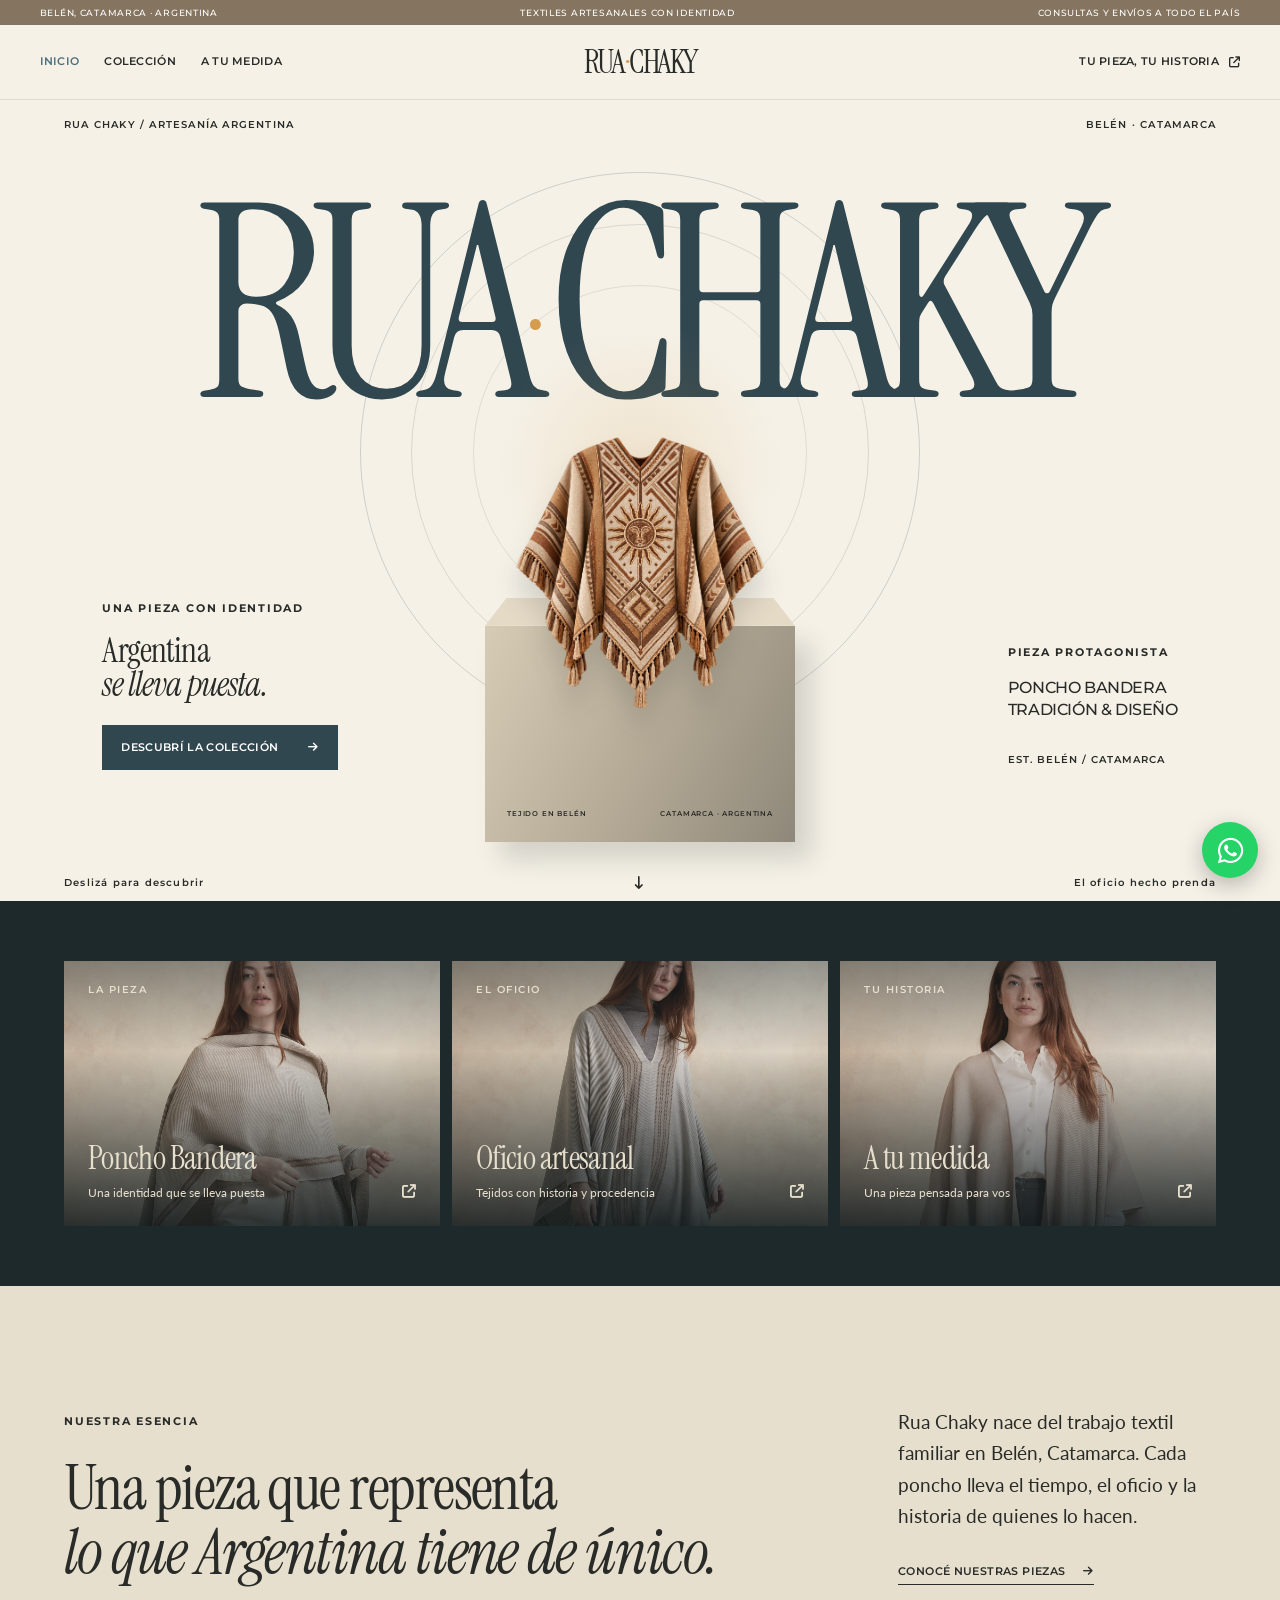
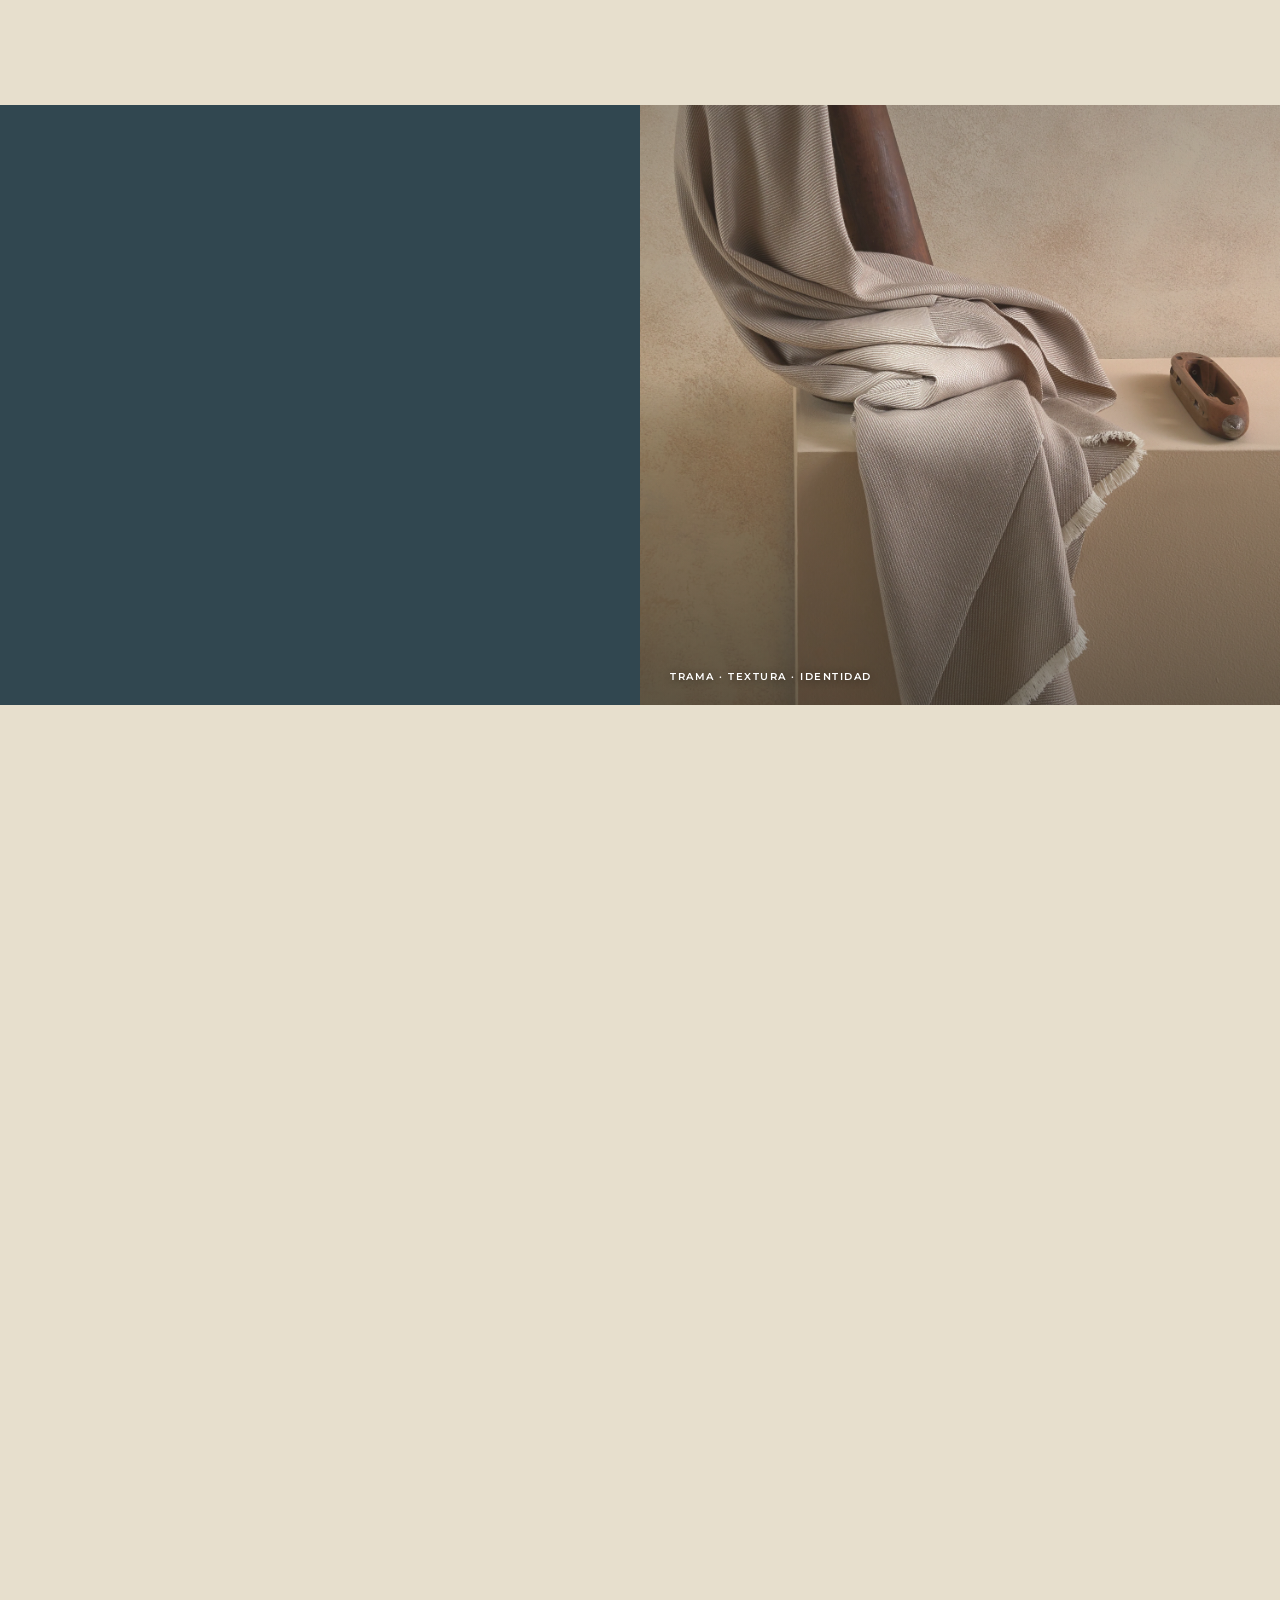
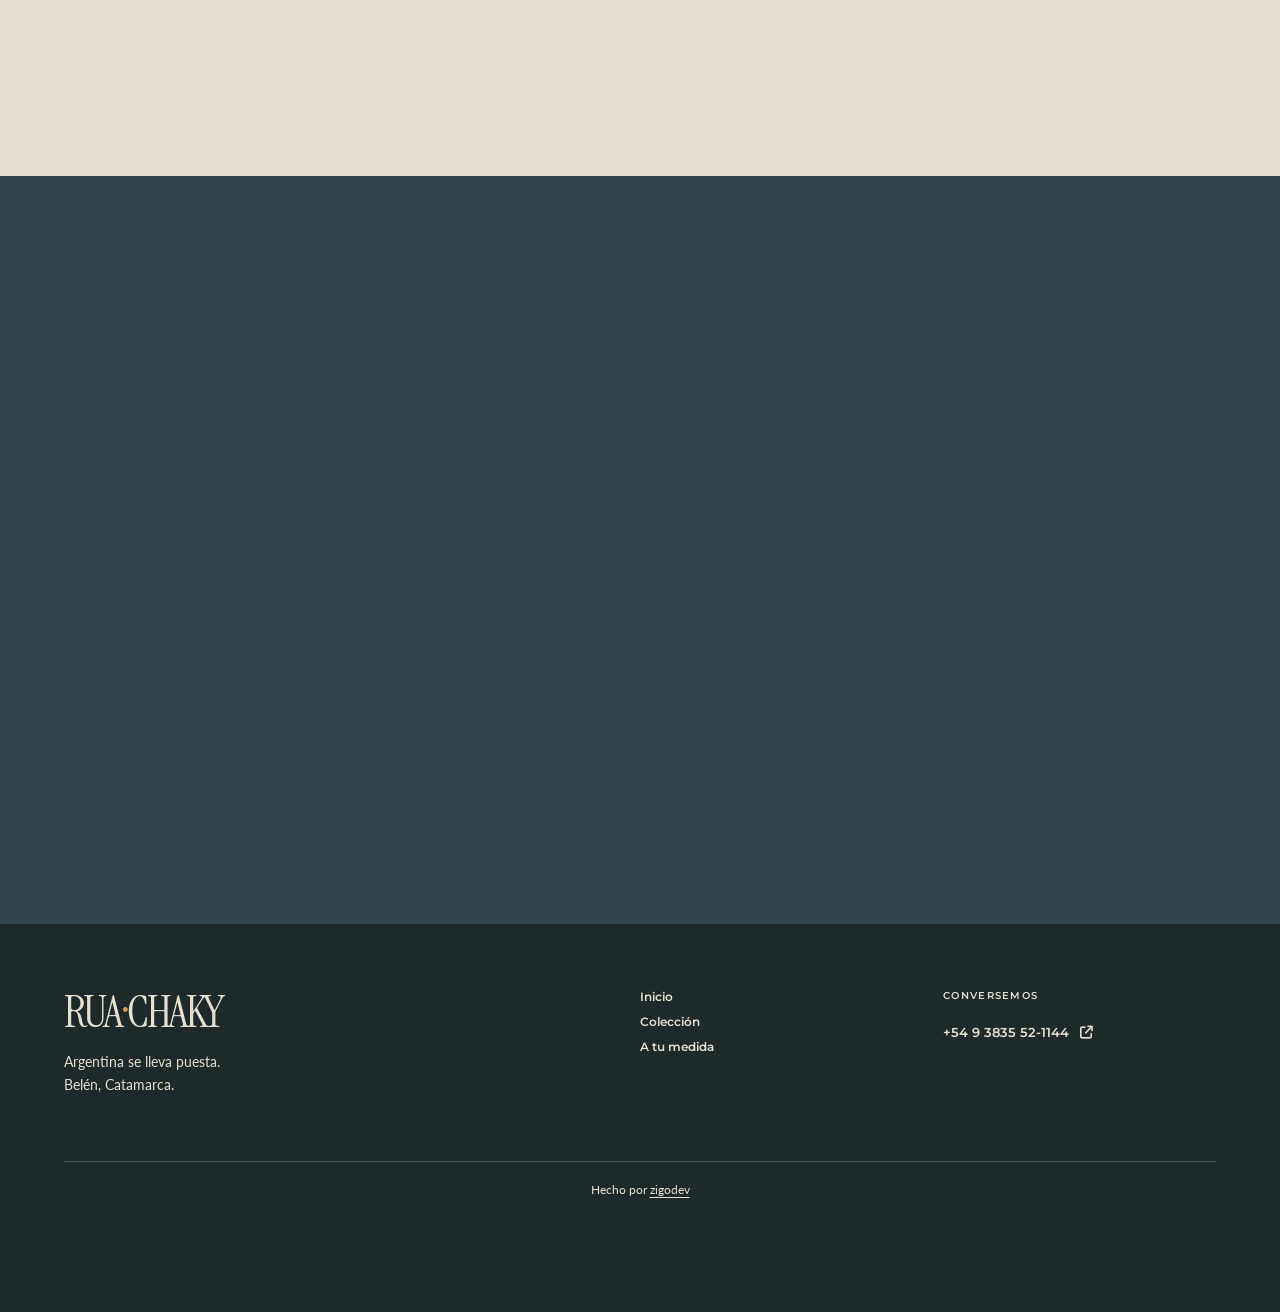
==== commit 9fcdecef: "Refine hero wordmark and poncho motion" ====
--- a/index.html
+++ b/index.html
@@ -28,7 +28,7 @@
     <section class="hero home-hero" aria-labelledby="hero-title">
       <div class="hero-topline fade-in"><span>RUA CHAKY / ARTESANÍA ARGENTINA</span><span>BELÉN · CATAMARCA</span></div>
       <div class="hero-stage">
-        <h1 class="hero-wordmark fade-in" id="hero-title">RUA CHAKY</h1>
+        <h1 class="hero-wordmark fade-in" id="hero-title" aria-label="Rua Chaky">RUA<span class="hero-separator" aria-hidden="true">·</span>CHAKY</h1>
         <div class="hero-orbit" aria-hidden="true"></div>
         <div class="hero-object" data-parallax>
           <div class="object-halo"></div>
--- a/styles.css
+++ b/styles.css
@@ -1,173 +1,2382 @@
-:root{--crudo:#E7DFCD;--petroleo:#314750;--petroleo-medio:#4E707B;--ocre:#D59C4D;--carbon:#292B28;--salvia:#8FA9A0;--borde:#D5CBB9;--blanco:#F5F1E7;--display:'Instrument Serif',Georgia,serif;--heading:'Montserrat',Arial,sans-serif;--body:'Lato',Arial,sans-serif}
-*{box-sizing:border-box}html{scroll-behavior:smooth}body{margin:0;background:var(--crudo);color:var(--carbon);font-family:var(--body);font-size:16px;line-height:1.65;overflow-x:hidden}a{color:inherit;text-decoration:none}button,input,select,textarea{font:inherit}button{cursor:pointer}img{display:block;max-width:100%}h1,h2,h3,p{margin-top:0}h1,h2{font-family:var(--display);font-weight:400;line-height:1.02;letter-spacing:-.025em}em{font-weight:400}a:focus-visible,button:focus-visible,input:focus-visible,select:focus-visible,textarea:focus-visible,summary:focus-visible{outline:2px solid var(--ocre);outline-offset:4px}.eyebrow{font-family:var(--heading);font-size:11px;font-weight:700;letter-spacing:.16em;text-transform:uppercase}.announcement{height:25px;background:#85745f;color:#fff;display:flex;justify-content:space-between;align-items:center;padding:0 3.1%;font:500 9px/1 var(--heading);letter-spacing:.08em;text-transform:uppercase}.site-header{position:relative;z-index:30;background:var(--blanco);border-bottom:1px solid rgba(41,43,40,.12)}.nav-shell{height:74px;max-width:1600px;margin:auto;padding:0 3.1%;display:grid;grid-template-columns:1fr auto 1fr;align-items:center;gap:20px}.nav-links,.nav-actions{display:flex;align-items:center;gap:25px}.nav-links a,.nav-contact{font:600 11px/1.2 var(--heading);text-transform:uppercase;letter-spacing:.025em;transition:color .2s}.nav-links a:hover,.nav-links a.active,.nav-contact:hover{color:var(--petroleo-medio)}.nav-actions{justify-content:flex-end}.nav-contact{display:inline-flex;align-items:center;gap:10px}.nav-contact i{font-size:11px}.brand,.footer-brand{font:400 32px/1 var(--display);letter-spacing:-.06em;white-space:nowrap}.brand span,.footer-brand span{color:var(--ocre);margin:0 2px}.menu-toggle{display:none;width:36px;height:36px;border:0;background:transparent;padding:7px}.menu-toggle span{display:block;height:1.5px;background:var(--carbon);margin:7px 0;transition:transform .25s}.section-shell{max-width:1440px;margin:auto;padding-left:5%;padding-right:5%}.button{display:inline-flex;align-items:center;justify-content:space-between;gap:30px;min-height:45px;padding:12px 18px;font:600 11px/1.2 var(--heading);text-transform:uppercase;letter-spacing:.03em;border:1px solid transparent;transition:background .25s,color .25s,transform .25s}.button:hover{transform:translateY(-3px)}.button-primary{background:var(--petroleo);color:#fff;border-color:var(--petroleo)}.button-primary:hover{background:transparent;color:var(--petroleo)}.button-light{background:var(--crudo);color:var(--petroleo);border-color:var(--crudo)}.button-light:hover{background:transparent;color:var(--crudo)}.text-link{display:inline-flex;align-items:center;gap:18px;border-bottom:1px solid currentColor;padding-bottom:5px;font:600 11px/1.2 var(--heading);text-transform:uppercase;letter-spacing:.035em}.text-link i{transition:transform .2s}.text-link:hover i{transform:translateX(4px)}
+:root {
+  --crudo: #e7dfcd;
+  --petroleo: #314750;
+  --petroleo-medio: #4e707b;
+  --ocre: #d59c4d;
+  --carbon: #292b28;
+  --salvia: #8fa9a0;
+  --borde: #d5cbb9;
+  --blanco: #f5f1e7;
+  --display: "Instrument Serif", Georgia, serif;
+  --heading: "Montserrat", Arial, sans-serif;
+  --body: "Lato", Arial, sans-serif;
+}
+* {
+  box-sizing: border-box;
+}
+html {
+  scroll-behavior: smooth;
+}
+body {
+  margin: 0;
+  background: var(--crudo);
+  color: var(--carbon);
+  font-family: var(--body);
+  font-size: 16px;
+  line-height: 1.65;
+  overflow-x: hidden;
+}
+a {
+  color: inherit;
+  text-decoration: none;
+}
+button,
+input,
+select,
+textarea {
+  font: inherit;
+}
+button {
+  cursor: pointer;
+}
+img {
+  display: block;
+  max-width: 100%;
+}
+h1,
+h2,
+h3,
+p {
+  margin-top: 0;
+}
+h1,
+h2 {
+  font-family: var(--display);
+  font-weight: 400;
+  line-height: 1.02;
+  letter-spacing: -0.025em;
+}
+em {
+  font-weight: 400;
+}
+a:focus-visible,
+button:focus-visible,
+input:focus-visible,
+select:focus-visible,
+textarea:focus-visible,
+summary:focus-visible {
+  outline: 2px solid var(--ocre);
+  outline-offset: 4px;
+}
+.eyebrow {
+  font-family: var(--heading);
+  font-size: 11px;
+  font-weight: 700;
+  letter-spacing: 0.16em;
+  text-transform: uppercase;
+}
+.announcement {
+  height: 25px;
+  background: #85745f;
+  color: #fff;
+  display: flex;
+  justify-content: space-between;
+  align-items: center;
+  padding: 0 3.1%;
+  font: 500 9px/1 var(--heading);
+  letter-spacing: 0.08em;
+  text-transform: uppercase;
+}
+.site-header {
+  position: relative;
+  z-index: 30;
+  background: var(--blanco);
+  border-bottom: 1px solid rgba(41, 43, 40, 0.12);
+}
+.nav-shell {
+  height: 74px;
+  max-width: 1600px;
+  margin: auto;
+  padding: 0 3.1%;
+  display: grid;
+  grid-template-columns: 1fr auto 1fr;
+  align-items: center;
+  gap: 20px;
+}
+.nav-links,
+.nav-actions {
+  display: flex;
+  align-items: center;
+  gap: 25px;
+}
+.nav-links a,
+.nav-contact {
+  font: 600 11px/1.2 var(--heading);
+  text-transform: uppercase;
+  letter-spacing: 0.025em;
+  transition: color 0.2s;
+}
+.nav-links a:hover,
+.nav-links a.active,
+.nav-contact:hover {
+  color: var(--petroleo-medio);
+}
+.nav-actions {
+  justify-content: flex-end;
+}
+.nav-contact {
+  display: inline-flex;
+  align-items: center;
+  gap: 10px;
+}
+.nav-contact i {
+  font-size: 11px;
+}
+.brand,
+.footer-brand {
+  font: 400 32px/1 var(--display);
+  letter-spacing: -0.06em;
+  white-space: nowrap;
+}
+.brand span,
+.footer-brand span {
+  color: var(--ocre);
+  margin: 0 2px;
+}
+.menu-toggle {
+  display: none;
+  width: 36px;
+  height: 36px;
+  border: 0;
+  background: transparent;
+  padding: 7px;
+}
+.menu-toggle span {
+  display: block;
+  height: 1.5px;
+  background: var(--carbon);
+  margin: 7px 0;
+  transition: transform 0.25s;
+}
+.section-shell {
+  max-width: 1440px;
+  margin: auto;
+  padding-left: 5%;
+  padding-right: 5%;
+}
+.button {
+  display: inline-flex;
+  align-items: center;
+  justify-content: space-between;
+  gap: 30px;
+  min-height: 45px;
+  padding: 12px 18px;
+  font: 600 11px/1.2 var(--heading);
+  text-transform: uppercase;
+  letter-spacing: 0.03em;
+  border: 1px solid transparent;
+  transition:
+    background 0.25s,
+    color 0.25s,
+    transform 0.25s;
+}
+.button:hover {
+  transform: translateY(-3px);
+}
+.button-primary {
+  background: var(--petroleo);
+  color: #fff;
+  border-color: var(--petroleo);
+}
+.button-primary:hover {
+  background: transparent;
+  color: var(--petroleo);
+}
+.button-light {
+  background: var(--crudo);
+  color: var(--petroleo);
+  border-color: var(--crudo);
+}
+.button-light:hover {
+  background: transparent;
+  color: var(--crudo);
+}
+.text-link {
+  display: inline-flex;
+  align-items: center;
+  gap: 18px;
+  border-bottom: 1px solid currentColor;
+  padding-bottom: 5px;
+  font: 600 11px/1.2 var(--heading);
+  text-transform: uppercase;
+  letter-spacing: 0.035em;
+}
+.text-link i {
+  transition: transform 0.2s;
+}
+.text-link:hover i {
+  transform: translateX(4px);
+}
 /* Portada: tipografía monumental detrás del poncho entregado. */
-.home-hero{height:calc(100svh - 99px);min-height:520px;max-height:850px;position:relative;background:var(--blanco);overflow:hidden;display:flex;flex-direction:column}.hero-topline,.hero-bottom{height:42px;flex:none;display:flex;align-items:center;justify-content:space-between;padding:0 5%;font:600 10px/1 var(--heading);letter-spacing:.12em}.hero-topline{padding-top:7px}.hero-bottom{height:37px;position:relative}.hero-bottom i{position:absolute;left:50%;transform:translateX(-50%);font-size:13px}.hero-stage{position:relative;flex:1;min-height:0}.hero-wordmark{position:absolute;z-index:1;left:50%;top:4%;transform:translateX(-50%);width:100%;margin:0;text-align:center;white-space:nowrap;color:var(--petroleo);font-size:270px;line-height:1;letter-spacing:-.08em;pointer-events:none}.hero-orbit{position:absolute;z-index:0;left:50%;top:43%;transform:translate(-50%,-50%);width:min(44vw,560px);aspect-ratio:1;border:1px solid rgba(49,71,80,.13);border-radius:50%}.hero-orbit:before,.hero-orbit:after{content:'';position:absolute;inset:9%;border:1px solid rgba(49,71,80,.08);border-radius:50%}.hero-orbit:after{inset:20%}.hero-object{position:absolute;z-index:3;width:500px;height:100%;left:50%;top:0;transform:translateX(-50%);pointer-events:none;transition:transform .25s ease-out}.object-halo{position:absolute;left:50%;top:45%;transform:translate(-50%,-50%);width:300px;height:300px;border-radius:50%;background:radial-gradient(circle,rgba(213,156,77,.17),transparent 68%)}.object-image{position:absolute;z-index:2;left:50%;top:0;width:920px;height:100%;transform:translateX(-50%);overflow:hidden}.object-image img{position:absolute;left:50%;top:60%;width:280px;max-width:none;transform:translate(-50%,-50%);filter:drop-shadow(0 20px 13px rgba(29,40,40,.16))}.object-plinth{position:absolute;z-index:1;left:50%;bottom:3%;transform:translateX(-50%);width:310px;height:30%;min-height:135px;padding:24px 22px;display:flex;justify-content:space-between;align-items:flex-end;gap:12px;background:linear-gradient(115deg,#d6cbb5,#b6ab97 50%,#8f887a);box-shadow:16px 17px 24px rgba(36,42,36,.16);font:600 7px/1.3 var(--heading);letter-spacing:.12em}.object-plinth:before{content:'';position:absolute;bottom:100%;left:0;width:100%;height:28px;background:#e5dac6;clip-path:polygon(7% 0,100% 0,100% 100%,0 100%)}.object-plinth span{position:relative;z-index:1}.hero-caption{position:absolute;z-index:5;bottom:13%;max-width:280px}.hero-caption-left{left:8%}.hero-caption-right{right:8%;text-align:left}.hero-caption p{margin:14px 0 22px;font:400 34px/1.02 var(--display);letter-spacing:-.025em}.hero-caption-right p{font:500 16px/1.4 var(--heading);text-transform:uppercase;margin-bottom:22px}.caption-index{font:600 10px/1 var(--heading);letter-spacing:.1em}.quick-links{background:#1e292c;color:var(--crudo);padding:60px 5%;display:grid;grid-template-columns:repeat(3,1fr);gap:0}.quick-link{min-width:0;display:flex;align-items:center;gap:18px;padding:10px 24px;border-right:1px solid rgba(231,223,205,.22);transition:background .25s}.quick-link:first-child{padding-left:0}.quick-link:last-child{border:0}.quick-link:hover{background:rgba(255,255,255,.06)}.quick-kicker{font:600 10px var(--heading);opacity:.6;align-self:flex-start}.quick-icon{flex:none;width:72px;height:72px;background:#394c50;display:grid;place-items:center;font-size:29px;color:var(--ocre)}.quick-copy{flex:1;min-width:0}.quick-copy strong{display:block;font:600 14px var(--heading);text-transform:uppercase}.quick-copy small{display:block;font:400 12px/1.5 var(--body);margin-top:4px}.quick-link>.fa-solid{font-size:12px;align-self:flex-end}
-.statement{padding-top:120px;padding-bottom:120px;display:grid;grid-template-columns:1.4fr .6fr;gap:8%}.statement h2,.section-heading h2{font-size:62px;margin:25px 0 0}.statement-body{align-self:end}.statement-body p{font-size:19px;line-height:1.65;margin:0 0 25px}.feature-banner{min-height:600px;display:grid;grid-template-columns:1fr 1fr;background:var(--petroleo);color:var(--crudo);overflow:hidden}.feature-copy{padding:9% 12% 9% 10%;align-self:center}.feature-copy h2{font-size:78px;margin:25px 0}.feature-copy p{max-width:420px;font-size:18px;line-height:1.65;margin-bottom:28px}.feature-art{position:relative;min-height:600px;background:#48646b;overflow:hidden}.feature-sun{position:absolute;width:400px;height:400px;left:50%;top:45%;transform:translate(-50%,-50%);border:1px solid rgba(231,223,205,.3);border-radius:50%}.feature-sun:before,.feature-sun:after{content:'';position:absolute;inset:13%;border:1px solid rgba(231,223,205,.2);border-radius:50%}.feature-sun:after{inset:29%}.feature-art img{position:absolute;z-index:2;max-width:none;width:470px;left:50%;top:50%;transform:translate(-50%,-50%);filter:drop-shadow(0 24px 22px rgba(0,0,0,.24))}.feature-art-label{position:absolute;left:30px;bottom:22px;font:600 10px var(--heading);letter-spacing:.15em}.craft{padding-top:125px;padding-bottom:140px}.section-heading{max-width:800px}.section-heading p{max-width:550px;font-size:18px;margin:26px 0 0}.craft-grid{display:grid;grid-template-columns:repeat(3,1fr);gap:18px;margin-top:70px}.craft-card{min-height:285px;padding:29px;border:1px solid var(--borde);display:flex;flex-direction:column}.craft-card-number{font:600 10px var(--heading);letter-spacing:.15em}.craft-card>i{margin-top:37px;font-size:28px;color:var(--petroleo-medio)}.craft-card h3{font:600 18px var(--heading);margin:20px 0 8px}.craft-card p{margin:0;max-width:300px}.consult-strip{background:var(--ocre);color:var(--carbon);padding:48px 5%;display:flex;align-items:center;justify-content:space-between;gap:20px}.consult-strip h2{font-size:53px;margin:12px 0 0}.round-arrow{width:80px;height:80px;flex:none;border:1px solid var(--carbon);border-radius:50%;display:grid;place-items:center;font-size:24px;transition:background .25s,color .25s,transform .25s}.round-arrow:hover{background:var(--carbon);color:var(--crudo);transform:rotate(45deg)}
+.home-hero {
+  height: calc(100svh - 99px);
+  min-height: 520px;
+  max-height: 850px;
+  position: relative;
+  background: var(--blanco);
+  overflow: hidden;
+  display: flex;
+  flex-direction: column;
+}
+.hero-topline,
+.hero-bottom {
+  height: 42px;
+  flex: none;
+  display: flex;
+  align-items: center;
+  justify-content: space-between;
+  padding: 0 5%;
+  font: 600 10px/1 var(--heading);
+  letter-spacing: 0.12em;
+}
+.hero-topline {
+  padding-top: 7px;
+}
+.hero-bottom {
+  height: 37px;
+  position: relative;
+}
+.hero-bottom i {
+  position: absolute;
+  left: 50%;
+  transform: translateX(-50%);
+  font-size: 13px;
+}
+.hero-stage {
+  position: relative;
+  flex: 1;
+  min-height: 0;
+}
+.hero-wordmark {
+  position: absolute;
+  z-index: 1;
+  left: 50%;
+  top: 4%;
+  transform: translateX(-50%);
+  width: 100%;
+  margin: 0;
+  text-align: center;
+  white-space: nowrap;
+  color: var(--petroleo);
+  font-size: 270px;
+  line-height: 1;
+  letter-spacing: -0.08em;
+  pointer-events: none;
+}
+.hero-separator {
+  display: inline-block;
+  margin: 0 0.07em;
+  color: var(--ocre);
+  font-size: 0.38em;
+  letter-spacing: 0;
+  transform: translateY(-0.34em);
+}
+.hero-orbit {
+  position: absolute;
+  z-index: 0;
+  left: 50%;
+  top: 43%;
+  transform: translate(-50%, -50%);
+  width: min(44vw, 560px);
+  aspect-ratio: 1;
+  border: 1px solid rgba(49, 71, 80, 0.13);
+  border-radius: 50%;
+}
+.hero-orbit:before,
+.hero-orbit:after {
+  content: "";
+  position: absolute;
+  inset: 9%;
+  border: 1px solid rgba(49, 71, 80, 0.08);
+  border-radius: 50%;
+}
+.hero-orbit:after {
+  inset: 20%;
+}
+.hero-object {
+  position: absolute;
+  z-index: 3;
+  width: 500px;
+  height: 100%;
+  left: 50%;
+  top: 0;
+  transform: translateX(-50%);
+  pointer-events: none;
+  transition: transform 0.25s ease-out;
+}
+.object-halo {
+  position: absolute;
+  left: 50%;
+  top: 45%;
+  transform: translate(-50%, -50%);
+  width: 300px;
+  height: 300px;
+  border-radius: 50%;
+  background: radial-gradient(
+    circle,
+    rgba(213, 156, 77, 0.17),
+    transparent 68%
+  );
+}
+.object-image {
+  position: absolute;
+  z-index: 2;
+  left: 50%;
+  top: 0;
+  width: 920px;
+  height: 100%;
+  transform: translateX(-50%);
+  overflow: hidden;
+}
+.object-image img {
+  position: absolute;
+  left: 50%;
+  top: 60%;
+  width: 280px;
+  max-width: none;
+  transform: translate(-50%, -50%);
+  filter: drop-shadow(0 20px 13px rgba(29, 40, 40, 0.16));
+}
+.object-plinth {
+  position: absolute;
+  z-index: 1;
+  left: 50%;
+  bottom: 3%;
+  transform: translateX(-50%);
+  width: 310px;
+  height: 30%;
+  min-height: 135px;
+  padding: 24px 22px;
+  display: flex;
+  justify-content: space-between;
+  align-items: flex-end;
+  gap: 12px;
+  background: linear-gradient(115deg, #d6cbb5, #b6ab97 50%, #8f887a);
+  box-shadow: 16px 17px 24px rgba(36, 42, 36, 0.16);
+  font: 600 7px/1.3 var(--heading);
+  letter-spacing: 0.12em;
+}
+.object-plinth:before {
+  content: "";
+  position: absolute;
+  bottom: 100%;
+  left: 0;
+  width: 100%;
+  height: 28px;
+  background: #e5dac6;
+  clip-path: polygon(7% 0, 100% 0, 100% 100%, 0 100%);
+}
+.object-plinth span {
+  position: relative;
+  z-index: 1;
+}
+.hero-caption {
+  position: absolute;
+  z-index: 5;
+  bottom: 13%;
+  max-width: 280px;
+}
+.hero-caption-left {
+  left: 8%;
+}
+.hero-caption-right {
+  right: 8%;
+  text-align: left;
+}
+.hero-caption p {
+  margin: 14px 0 22px;
+  font: 400 34px/1.02 var(--display);
+  letter-spacing: -0.025em;
+}
+.hero-caption-right p {
+  font: 500 16px/1.4 var(--heading);
+  text-transform: uppercase;
+  margin-bottom: 22px;
+}
+.caption-index {
+  font: 600 10px/1 var(--heading);
+  letter-spacing: 0.1em;
+}
+.quick-links {
+  background: #1e292c;
+  color: var(--crudo);
+  padding: 60px 5%;
+  display: grid;
+  grid-template-columns: repeat(3, 1fr);
+  gap: 0;
+}
+.quick-link {
+  min-width: 0;
+  display: flex;
+  align-items: center;
+  gap: 18px;
+  padding: 10px 24px;
+  border-right: 1px solid rgba(231, 223, 205, 0.22);
+  transition: background 0.25s;
+}
+.quick-link:first-child {
+  padding-left: 0;
+}
+.quick-link:last-child {
+  border: 0;
+}
+.quick-link:hover {
+  background: rgba(255, 255, 255, 0.06);
+}
+.quick-kicker {
+  font: 600 10px var(--heading);
+  opacity: 0.6;
+  align-self: flex-start;
+}
+.quick-icon {
+  flex: none;
+  width: 72px;
+  height: 72px;
+  background: #394c50;
+  display: grid;
+  place-items: center;
+  font-size: 29px;
+  color: var(--ocre);
+}
+.quick-copy {
+  flex: 1;
+  min-width: 0;
+}
+.quick-copy strong {
+  display: block;
+  font: 600 14px var(--heading);
+  text-transform: uppercase;
+}
+.quick-copy small {
+  display: block;
+  font: 400 12px/1.5 var(--body);
+  margin-top: 4px;
+}
+.quick-link > .fa-solid {
+  font-size: 12px;
+  align-self: flex-end;
+}
+.statement {
+  padding-top: 120px;
+  padding-bottom: 120px;
+  display: grid;
+  grid-template-columns: 1.4fr 0.6fr;
+  gap: 8%;
+}
+.statement h2,
+.section-heading h2 {
+  font-size: 62px;
+  margin: 25px 0 0;
+}
+.statement-body {
+  align-self: end;
+}
+.statement-body p {
+  font-size: 19px;
+  line-height: 1.65;
+  margin: 0 0 25px;
+}
+.feature-banner {
+  min-height: 600px;
+  display: grid;
+  grid-template-columns: 1fr 1fr;
+  background: var(--petroleo);
+  color: var(--crudo);
+  overflow: hidden;
+}
+.feature-copy {
+  padding: 9% 12% 9% 10%;
+  align-self: center;
+}
+.feature-copy h2 {
+  font-size: 78px;
+  margin: 25px 0;
+}
+.feature-copy p {
+  max-width: 420px;
+  font-size: 18px;
+  line-height: 1.65;
+  margin-bottom: 28px;
+}
+.feature-art {
+  position: relative;
+  min-height: 600px;
+  background: #48646b;
+  overflow: hidden;
+}
+.feature-sun {
+  position: absolute;
+  width: 400px;
+  height: 400px;
+  left: 50%;
+  top: 45%;
+  transform: translate(-50%, -50%);
+  border: 1px solid rgba(231, 223, 205, 0.3);
+  border-radius: 50%;
+}
+.feature-sun:before,
+.feature-sun:after {
+  content: "";
+  position: absolute;
+  inset: 13%;
+  border: 1px solid rgba(231, 223, 205, 0.2);
+  border-radius: 50%;
+}
+.feature-sun:after {
+  inset: 29%;
+}
+.feature-art img {
+  position: absolute;
+  z-index: 2;
+  max-width: none;
+  width: 470px;
+  left: 50%;
+  top: 50%;
+  transform: translate(-50%, -50%);
+  filter: drop-shadow(0 24px 22px rgba(0, 0, 0, 0.24));
+}
+.feature-art-label {
+  position: absolute;
+  left: 30px;
+  bottom: 22px;
+  font: 600 10px var(--heading);
+  letter-spacing: 0.15em;
+}
+.craft {
+  padding-top: 125px;
+  padding-bottom: 140px;
+}
+.section-heading {
+  max-width: 800px;
+}
+.section-heading p {
+  max-width: 550px;
+  font-size: 18px;
+  margin: 26px 0 0;
+}
+.craft-grid {
+  display: grid;
+  grid-template-columns: repeat(3, 1fr);
+  gap: 18px;
+  margin-top: 70px;
+}
+.craft-card {
+  min-height: 285px;
+  padding: 29px;
+  border: 1px solid var(--borde);
+  display: flex;
+  flex-direction: column;
+}
+.craft-card-number {
+  font: 600 10px var(--heading);
+  letter-spacing: 0.15em;
+}
+.craft-card > i {
+  margin-top: 37px;
+  font-size: 28px;
+  color: var(--petroleo-medio);
+}
+.craft-card h3 {
+  font: 600 18px var(--heading);
+  margin: 20px 0 8px;
+}
+.craft-card p {
+  margin: 0;
+  max-width: 300px;
+}
+.consult-strip {
+  background: var(--ocre);
+  color: var(--carbon);
+  padding: 48px 5%;
+  display: flex;
+  align-items: center;
+  justify-content: space-between;
+  gap: 20px;
+}
+.consult-strip h2 {
+  font-size: 53px;
+  margin: 12px 0 0;
+}
+.round-arrow {
+  width: 80px;
+  height: 80px;
+  flex: none;
+  border: 1px solid var(--carbon);
+  border-radius: 50%;
+  display: grid;
+  place-items: center;
+  font-size: 24px;
+  transition:
+    background 0.25s,
+    color 0.25s,
+    transform 0.25s;
+}
+.round-arrow:hover {
+  background: var(--carbon);
+  color: var(--crudo);
+  transform: rotate(45deg);
+}
 /* Páginas interiores */
-.inner-hero{min-height:calc(100svh - 99px);display:grid;grid-template-columns:1fr 1fr;background:var(--blanco)}.inner-hero-copy{padding:12% 10%;display:flex;flex-direction:column;align-items:flex-start;justify-content:center}.inner-hero-copy h1,.custom-hero h1{font-size:86px;margin:25px 0}.inner-hero-copy p,.custom-hero-copy p{max-width:460px;font-size:18px;line-height:1.6;margin-bottom:30px}.inner-hero-art{position:relative;min-height:620px;background:var(--petroleo);color:var(--crudo);overflow:hidden}.inner-art-word{position:absolute;left:50%;top:12%;transform:translateX(-50%);font:400 130px/.75 var(--display);letter-spacing:-.07em;text-align:center;opacity:.28;white-space:nowrap}.inner-hero-art img{position:absolute;z-index:2;width:480px;max-width:none;left:50%;top:50%;transform:translate(-50%,-50%);filter:drop-shadow(0 22px 20px rgba(0,0,0,.22))}.inner-art-caption{position:absolute;bottom:25px;left:30px;font:600 10px var(--heading);letter-spacing:.15em}.collection-intro{padding-top:95px;padding-bottom:95px;display:grid;grid-template-columns:1fr 2fr;gap:30px;border-bottom:1px solid var(--borde)}.collection-intro p{font:400 35px/1.25 var(--display);margin:0;max-width:830px}.product-showcase{padding:95px 5% 120px;max-width:1440px;margin:auto}.product-panel{display:grid;grid-template-columns:1.1fr .9fr;min-height:580px;background:#f1eadc}.product-visual{position:relative;min-height:580px;overflow:hidden}.product-visual-bandera{background:#526c72;color:var(--crudo)}.visual-kicker,.visual-foot{position:absolute;z-index:4;left:30px;font:600 10px var(--heading);letter-spacing:.15em}.visual-kicker{top:28px}.visual-foot{bottom:25px}.visual-word{position:absolute;left:50%;top:17%;transform:translateX(-50%);font:400 118px/1 var(--display);letter-spacing:-.06em;opacity:.3}.product-visual img{position:absolute;z-index:2;width:480px;max-width:none;left:50%;top:50%;transform:translate(-50%,-50%);filter:drop-shadow(0 22px 20px rgba(0,0,0,.22))}.product-copy{padding:12%;display:flex;flex-direction:column;align-items:flex-start;justify-content:center}.product-copy h2{font-size:62px;margin:24px 0}.product-copy p{font-size:18px;max-width:450px;margin-bottom:28px}.collection-cards{display:grid;grid-template-columns:1fr 1fr;gap:20px;margin-top:22px}.collection-card{background:#f1eadc}.collection-card-visual{height:330px;display:flex;flex-direction:column;justify-content:space-between;padding:25px 30px;position:relative;overflow:hidden;color:var(--crudo);font:600 10px var(--heading);letter-spacing:.13em}.collection-card-visual>i{font-size:85px;align-self:center;opacity:.72;transition:transform .3s}.collection-card:hover .collection-card-visual>i{transform:scale(1.08) rotate(-5deg)}.collection-card-blue{background:var(--petroleo)}.collection-card-ochre{background:#b77e3b}.collection-card-copy{padding:27px 30px 35px}.collection-card-copy h3{font:400 42px/1 var(--display);margin-bottom:15px}.collection-card-copy p{max-width:420px}.process-section{padding-top:80px;padding-bottom:130px}.process-list{display:grid;grid-template-columns:repeat(3,1fr);gap:25px;margin-top:55px}.process-item{border-top:1px solid var(--petroleo);padding-top:20px}.process-item>span{font:600 11px var(--heading);color:var(--petroleo-medio)}.process-item h3{font:400 37px var(--display);margin:28px 0 8px}.process-item p{max-width:270px}
-.custom-hero{min-height:calc(100svh - 99px);display:grid;grid-template-columns:1.05fr .95fr;align-items:center;gap:5%;background:var(--blanco)}.custom-hero-copy{padding:50px 0}.custom-hero-art{position:relative;height:620px;overflow:hidden;background:#d7cfbd}.custom-art-ring{position:absolute;left:50%;top:48%;transform:translate(-50%,-50%);width:380px;height:380px;border:1px solid rgba(49,71,80,.35);border-radius:50%}.custom-art-ring:before{content:'';position:absolute;inset:16%;border:1px solid rgba(49,71,80,.22);border-radius:50%}.custom-hero-art img{position:absolute;width:480px;max-width:none;left:50%;top:50%;transform:translate(-50%,-50%);filter:drop-shadow(0 22px 20px rgba(0,0,0,.18))}.custom-hero-art>span:last-child{position:absolute;bottom:25px;left:28px;font:600 10px var(--heading);letter-spacing:.14em}.custom-form-section{padding:120px 5%;display:grid;grid-template-columns:.8fr 1.2fr;gap:10%;max-width:1440px;margin:auto}.custom-form-intro h2{font-size:61px;margin:25px 0}.custom-form-intro p{max-width:400px;font-size:18px}.small-note{max-width:370px;border-top:1px solid var(--borde);padding-top:20px;display:flex;gap:12px;font-size:13px}.small-note i{color:var(--petroleo-medio)}.custom-form{background:#f3eddf;padding:40px;display:flex;flex-direction:column;gap:25px;box-shadow:0 20px 40px rgba(41,43,40,.05)}.custom-form label,.color-fieldset legend{display:block;font:600 12px var(--heading);text-transform:uppercase;letter-spacing:.06em}.custom-form input:not([type=checkbox]),.custom-form select,.custom-form textarea{display:block;width:100%;margin-top:10px;border:0;border-bottom:1px solid #bdb4a3;background:transparent;padding:13px 0;color:var(--carbon);font:400 16px var(--body);outline:none;border-radius:0}.custom-form input:focus,.custom-form select:focus,.custom-form textarea:focus{border-color:var(--petroleo)}.custom-form textarea{resize:vertical}.field-row{display:grid;grid-template-columns:1fr 1fr;gap:25px}.color-fieldset{border:0;padding:0;margin:0}.color-fieldset legend small{display:block;margin-top:6px;font:400 12px var(--body);text-transform:none;letter-spacing:0}.swatches{display:flex;flex-wrap:wrap;gap:13px;margin-top:17px}.swatch{position:relative;display:flex!important;flex-direction:column;align-items:center;gap:7px;min-width:74px;text-align:center;font:500 10px var(--heading)!important;text-transform:none!important;letter-spacing:0!important;cursor:pointer}.swatch input{position:absolute;opacity:0;width:1px;height:1px}.swatch-color{display:block;width:50px;height:50px;background:var(--swatch);border:1px solid rgba(41,43,40,.2);border-radius:50%;transition:box-shadow .2s,transform .2s}.swatch input:checked+.swatch-color{box-shadow:0 0 0 3px #f3eddf,0 0 0 5px var(--petroleo);transform:scale(.94)}.swatch input:focus-visible+.swatch-color{outline:2px solid var(--ocre);outline-offset:6px}.form-hint{font-size:12px;margin:15px 0 0}.form-hint.error{color:#a2442f}.form-submit{align-self:flex-start}.faq-section{padding-top:80px;padding-bottom:140px;display:grid;grid-template-columns:.7fr 1.3fr;gap:10%}.faq-list details{border-top:1px solid var(--borde)}.faq-list details:last-child{border-bottom:1px solid var(--borde)}.faq-list summary{list-style:none;cursor:pointer;position:relative;padding:23px 35px 23px 0;font:600 15px/1.5 var(--heading)}.faq-list summary::-webkit-details-marker{display:none}.faq-list summary:after{content:'+';position:absolute;right:5px;top:15px;font:400 25px var(--display)}.faq-list details[open] summary:after{content:'−'}.faq-list details p{max-width:600px;margin:0 0 25px}
-.site-footer{background:#1e292c;color:var(--crudo);padding:65px 5% calc(115px + env(safe-area-inset-bottom))}.footer-main{max-width:1440px;margin:auto;display:grid;grid-template-columns:2fr 1fr 1fr;gap:30px;align-items:start}.footer-brand{font-size:45px}.footer-main p{font-size:14px;margin:16px 0 0}.footer-links{display:flex;flex-direction:column;gap:10px;font:600 12px var(--heading)}.footer-links a:hover,.footer-contact a:hover,.footer-credit a:hover{color:var(--ocre)}.footer-contact>span{display:block;font:600 10px var(--heading);letter-spacing:.13em;margin-bottom:16px}.footer-contact a{font:600 13px var(--heading);white-space:nowrap}.footer-contact i{margin-left:7px}.footer-credit{max-width:1440px;margin:65px auto 0;padding-top:20px;border-top:1px solid rgba(231,223,205,.22);text-align:center;font:400 12px var(--body)}.footer-credit a{text-decoration:underline;text-underline-offset:3px}.whatsapp-float{position:fixed;z-index:60;right:22px;bottom:calc(22px + env(safe-area-inset-bottom));width:56px;height:56px;border-radius:50%;display:grid;place-items:center;background:#25D366;color:#fff;box-shadow:0 7px 22px rgba(0,0,0,.25);font-size:29px;transition:transform .25s}.whatsapp-float:hover{transform:translateY(-4px)}
-.fade-in{opacity:0;transform:translateY(20px);transition:opacity .65s ease,transform .65s ease}.fade-in.visible{opacity:1;transform:translateY(0)}.hero-wordmark.fade-in{transform:translate(-50%,20px)}.hero-wordmark.fade-in.visible{transform:translate(-50%,0)}
-@media(max-width:1024px){.nav-links{gap:14px}.nav-links a,.nav-contact{font-size:10px}.hero-wordmark{font-size:190px;top:8%}.hero-caption-left{left:5%}.hero-caption-right{right:5%}.hero-caption p{font-size:28px}.quick-link{padding:8px 13px;gap:12px}.quick-icon{width:55px;height:55px}.statement h2,.section-heading h2{font-size:52px}.inner-hero-copy h1,.custom-hero h1{font-size:70px}.feature-copy h2{font-size:65px}.custom-form-section{gap:5%}}
-@media(max-width:768px){.announcement span:nth-child(2){display:none}.announcement{font-size:8px}.nav-shell{height:65px;grid-template-columns:1fr auto;padding:0 5%}.brand{grid-column:1;grid-row:1;font-size:29px}.nav-actions{grid-column:2;grid-row:1}.nav-contact{display:none}.menu-toggle{display:block}.nav-links{display:none;position:absolute;left:0;right:0;top:65px;padding:22px 5%;background:var(--blanco);box-shadow:0 15px 25px rgba(0,0,0,.08);flex-direction:column;align-items:flex-start;gap:22px}.site-header.menu-open .nav-links{display:flex}.site-header.menu-open .menu-toggle span:first-child{transform:translateY(4px) rotate(45deg)}.site-header.menu-open .menu-toggle span:last-child{transform:translateY(-4px) rotate(-45deg)}.home-hero{height:calc(100svh - 90px);min-height:0}.hero-topline,.hero-bottom{height:30px;font-size:8px}.hero-wordmark{font-size:98px;top:10%}.hero-object{width:100%}.object-image{width:750px}.object-image img{width:280px;top:60%}.object-plinth{width:240px;height:24%;min-height:100px;bottom:25%;font-size:6px}.hero-caption{bottom:5%}.hero-caption-left{left:5%}.hero-caption-right{display:none;right:5%;max-width:180px}.hero-caption p{font-size:25px;margin:8px 0 12px}.hero-caption-right p{font-size:11px}.hero-caption-right .eyebrow,.caption-index{font-size:8px}.hero-caption-left .button{min-height:35px;padding:8px 11px;gap:12px;font-size:9px}.quick-links{grid-template-columns:1fr;padding:10px 5%}.quick-link,.quick-link:first-child{padding:13px 0;border-right:0;border-bottom:1px solid rgba(231,223,205,.2)}.quick-link:last-child{border-bottom:0}.statement{grid-template-columns:1fr;padding-top:75px;padding-bottom:80px;gap:25px}.statement h2,.section-heading h2{font-size:45px}.statement-body p{font-size:17px}.feature-banner{grid-template-columns:1fr}.feature-copy{padding:80px 5%}.feature-copy h2{font-size:62px}.feature-art{min-height:430px}.feature-art img{width:300px}.craft{padding-top:80px;padding-bottom:90px}.craft-grid{grid-template-columns:1fr;gap:12px;margin-top:40px}.craft-card{min-height:220px}.craft-card>i{margin-top:25px}.consult-strip h2{font-size:43px}.inner-hero{grid-template-columns:1fr}.inner-hero-copy{padding:75px 5%}.inner-hero-copy h1,.custom-hero h1{font-size:67px}.inner-hero-art{min-height:520px}.collection-intro{grid-template-columns:1fr;padding-top:70px;padding-bottom:70px}.collection-intro p{font-size:30px}.product-panel{grid-template-columns:1fr}.product-visual{min-height:480px}.product-copy{padding:65px 7%}.product-copy h2{font-size:55px}.collection-card-visual{height:260px}.process-section{padding-bottom:90px}.custom-hero{grid-template-columns:1fr;gap:0;padding-top:45px}.custom-hero-copy{padding:0 0 50px}.custom-hero-art{height:480px}.custom-form-section{grid-template-columns:1fr;padding-top:80px;padding-bottom:80px;gap:35px}.custom-form-intro h2{font-size:54px}.faq-section{grid-template-columns:1fr;gap:30px;padding-bottom:95px}.footer-main{grid-template-columns:1.5fr 1fr}.footer-contact{grid-column:1 / -1}}
-@media(max-width:480px){.announcement{padding:0 5%;font-size:7px}.announcement span:last-child{max-width:135px;text-align:right}.home-hero{height:calc(100svh - 90px)}.hero-topline{font-size:7px}.hero-topline span:last-child{display:none}.hero-wordmark{font-size:62px;top:9%;letter-spacing:-.075em}.hero-orbit{width:310px;top:40%}.object-image{width:560px}.object-image img{width:280px;top:60%}.object-plinth{width:175px;height:20%;min-height:80px;bottom:24%;padding:11px 10px;font-size:5px;box-shadow:8px 10px 15px rgba(36,42,36,.15)}.object-plinth:before{height:17px}.object-plinth span:last-child{display:none}.hero-caption{bottom:2%}.hero-caption-left{max-width:210px}.hero-caption-left p{font-size:26px}.hero-caption-left .eyebrow{font-size:9px}.hero-caption-right{display:none}.hero-bottom span:last-child{display:none}.hero-bottom i{left:auto;right:5%;transform:none}.statement h2,.section-heading h2{font-size:39px}.feature-copy h2{font-size:56px}.feature-art{min-height:350px}.feature-art img{width:260px}.feature-sun{width:260px;height:260px}.consult-strip{padding:35px 5%}.consult-strip h2{font-size:37px}.round-arrow{width:56px;height:56px;font-size:18px}.inner-hero-copy{padding:60px 5%}.inner-hero-copy h1,.custom-hero h1{font-size:56px}.inner-hero-copy p,.custom-hero-copy p{font-size:16px}.inner-hero-art{min-height:400px}.inner-art-word{font-size:85px}.inner-hero-art img{width:310px}.collection-intro p{font-size:27px}.product-showcase{padding-top:55px;padding-bottom:80px}.product-visual{min-height:390px}.visual-word{font-size:66px;top:23%}.product-visual img{width:300px}.product-copy h2{font-size:48px}.collection-cards{grid-template-columns:1fr}.collection-card-visual{height:230px}.process-list{grid-template-columns:1fr;gap:18px}.process-item h3{margin-top:15px}.custom-hero-art{height:390px}.custom-hero-art img{width:310px}.custom-art-ring{width:260px;height:260px}.custom-form-intro h2{font-size:47px}.custom-form{padding:24px 18px}.field-row{grid-template-columns:1fr;gap:22px}.swatches{gap:8px}.swatch{min-width:61px;font-size:9px!important}.swatch-color{width:43px;height:43px}.form-submit{width:100%;font-size:10px;gap:8px}.faq-list summary{font-size:13px}.site-footer{padding-top:55px}.footer-main{grid-template-columns:1fr;gap:30px}.footer-contact{grid-column:auto}.footer-brand{font-size:40px}.footer-credit{margin-top:50px}.whatsapp-float{right:16px;bottom:calc(16px + env(safe-area-inset-bottom));width:51px;height:51px;font-size:27px}}
-@media(prefers-reduced-motion:reduce){html{scroll-behavior:auto}*,*:before,*:after{animation-duration:.01ms!important;transition-duration:.01ms!important}.fade-in,.hero-wordmark.fade-in{opacity:1;transform:none}.hero-wordmark.fade-in{transform:translateX(-50%)}}
+.inner-hero {
+  min-height: calc(100svh - 99px);
+  display: grid;
+  grid-template-columns: 1fr 1fr;
+  background: var(--blanco);
+}
+.inner-hero-copy {
+  padding: 12% 10%;
+  display: flex;
+  flex-direction: column;
+  align-items: flex-start;
+  justify-content: center;
+}
+.inner-hero-copy h1,
+.custom-hero h1 {
+  font-size: 86px;
+  margin: 25px 0;
+}
+.inner-hero-copy p,
+.custom-hero-copy p {
+  max-width: 460px;
+  font-size: 18px;
+  line-height: 1.6;
+  margin-bottom: 30px;
+}
+.inner-hero-art {
+  position: relative;
+  min-height: 620px;
+  background: var(--petroleo);
+  color: var(--crudo);
+  overflow: hidden;
+}
+.inner-art-word {
+  position: absolute;
+  left: 50%;
+  top: 12%;
+  transform: translateX(-50%);
+  font: 400 130px/0.75 var(--display);
+  letter-spacing: -0.07em;
+  text-align: center;
+  opacity: 0.28;
+  white-space: nowrap;
+}
+.inner-hero-art img {
+  position: absolute;
+  z-index: 2;
+  width: 480px;
+  max-width: none;
+  left: 50%;
+  top: 50%;
+  transform: translate(-50%, -50%);
+  filter: drop-shadow(0 22px 20px rgba(0, 0, 0, 0.22));
+}
+.inner-art-caption {
+  position: absolute;
+  bottom: 25px;
+  left: 30px;
+  font: 600 10px var(--heading);
+  letter-spacing: 0.15em;
+}
+.collection-intro {
+  padding-top: 95px;
+  padding-bottom: 95px;
+  display: grid;
+  grid-template-columns: 1fr 2fr;
+  gap: 30px;
+  border-bottom: 1px solid var(--borde);
+}
+.collection-intro p {
+  font: 400 35px/1.25 var(--display);
+  margin: 0;
+  max-width: 830px;
+}
+.product-showcase {
+  padding: 95px 5% 120px;
+  max-width: 1440px;
+  margin: auto;
+}
+.product-panel {
+  display: grid;
+  grid-template-columns: 1.1fr 0.9fr;
+  min-height: 580px;
+  background: #f1eadc;
+}
+.product-visual {
+  position: relative;
+  min-height: 580px;
+  overflow: hidden;
+}
+.product-visual-bandera {
+  background: #526c72;
+  color: var(--crudo);
+}
+.visual-kicker,
+.visual-foot {
+  position: absolute;
+  z-index: 4;
+  left: 30px;
+  font: 600 10px var(--heading);
+  letter-spacing: 0.15em;
+}
+.visual-kicker {
+  top: 28px;
+}
+.visual-foot {
+  bottom: 25px;
+}
+.visual-word {
+  position: absolute;
+  left: 50%;
+  top: 17%;
+  transform: translateX(-50%);
+  font: 400 118px/1 var(--display);
+  letter-spacing: -0.06em;
+  opacity: 0.3;
+}
+.product-visual img {
+  position: absolute;
+  z-index: 2;
+  width: 480px;
+  max-width: none;
+  left: 50%;
+  top: 50%;
+  transform: translate(-50%, -50%);
+  filter: drop-shadow(0 22px 20px rgba(0, 0, 0, 0.22));
+}
+.product-copy {
+  padding: 12%;
+  display: flex;
+  flex-direction: column;
+  align-items: flex-start;
+  justify-content: center;
+}
+.product-copy h2 {
+  font-size: 62px;
+  margin: 24px 0;
+}
+.product-copy p {
+  font-size: 18px;
+  max-width: 450px;
+  margin-bottom: 28px;
+}
+.collection-cards {
+  display: grid;
+  grid-template-columns: 1fr 1fr;
+  gap: 20px;
+  margin-top: 22px;
+}
+.collection-card {
+  background: #f1eadc;
+}
+.collection-card-visual {
+  height: 330px;
+  display: flex;
+  flex-direction: column;
+  justify-content: space-between;
+  padding: 25px 30px;
+  position: relative;
+  overflow: hidden;
+  color: var(--crudo);
+  font: 600 10px var(--heading);
+  letter-spacing: 0.13em;
+}
+.collection-card-visual > i {
+  font-size: 85px;
+  align-self: center;
+  opacity: 0.72;
+  transition: transform 0.3s;
+}
+.collection-card:hover .collection-card-visual > i {
+  transform: scale(1.08) rotate(-5deg);
+}
+.collection-card-blue {
+  background: var(--petroleo);
+}
+.collection-card-ochre {
+  background: #b77e3b;
+}
+.collection-card-copy {
+  padding: 27px 30px 35px;
+}
+.collection-card-copy h3 {
+  font: 400 42px/1 var(--display);
+  margin-bottom: 15px;
+}
+.collection-card-copy p {
+  max-width: 420px;
+}
+.process-section {
+  padding-top: 80px;
+  padding-bottom: 130px;
+}
+.process-list {
+  display: grid;
+  grid-template-columns: repeat(3, 1fr);
+  gap: 25px;
+  margin-top: 55px;
+}
+.process-item {
+  border-top: 1px solid var(--petroleo);
+  padding-top: 20px;
+}
+.process-item > span {
+  font: 600 11px var(--heading);
+  color: var(--petroleo-medio);
+}
+.process-item h3 {
+  font: 400 37px var(--display);
+  margin: 28px 0 8px;
+}
+.process-item p {
+  max-width: 270px;
+}
+.custom-hero {
+  min-height: calc(100svh - 99px);
+  display: grid;
+  grid-template-columns: 1.05fr 0.95fr;
+  align-items: center;
+  gap: 5%;
+  background: var(--blanco);
+}
+.custom-hero-copy {
+  padding: 50px 0;
+}
+.custom-hero-art {
+  position: relative;
+  height: 620px;
+  overflow: hidden;
+  background: #d7cfbd;
+}
+.custom-art-ring {
+  position: absolute;
+  left: 50%;
+  top: 48%;
+  transform: translate(-50%, -50%);
+  width: 380px;
+  height: 380px;
+  border: 1px solid rgba(49, 71, 80, 0.35);
+  border-radius: 50%;
+}
+.custom-art-ring:before {
+  content: "";
+  position: absolute;
+  inset: 16%;
+  border: 1px solid rgba(49, 71, 80, 0.22);
+  border-radius: 50%;
+}
+.custom-hero-art img {
+  position: absolute;
+  width: 480px;
+  max-width: none;
+  left: 50%;
+  top: 50%;
+  transform: translate(-50%, -50%);
+  filter: drop-shadow(0 22px 20px rgba(0, 0, 0, 0.18));
+}
+.custom-hero-art > span:last-child {
+  position: absolute;
+  bottom: 25px;
+  left: 28px;
+  font: 600 10px var(--heading);
+  letter-spacing: 0.14em;
+}
+.custom-form-section {
+  padding: 120px 5%;
+  display: grid;
+  grid-template-columns: 0.8fr 1.2fr;
+  gap: 10%;
+  max-width: 1440px;
+  margin: auto;
+}
+.custom-form-intro h2 {
+  font-size: 61px;
+  margin: 25px 0;
+}
+.custom-form-intro p {
+  max-width: 400px;
+  font-size: 18px;
+}
+.small-note {
+  max-width: 370px;
+  border-top: 1px solid var(--borde);
+  padding-top: 20px;
+  display: flex;
+  gap: 12px;
+  font-size: 13px;
+}
+.small-note i {
+  color: var(--petroleo-medio);
+}
+.custom-form {
+  background: #f3eddf;
+  padding: 40px;
+  display: flex;
+  flex-direction: column;
+  gap: 25px;
+  box-shadow: 0 20px 40px rgba(41, 43, 40, 0.05);
+}
+.custom-form label,
+.color-fieldset legend {
+  display: block;
+  font: 600 12px var(--heading);
+  text-transform: uppercase;
+  letter-spacing: 0.06em;
+}
+.custom-form input:not([type="checkbox"]),
+.custom-form select,
+.custom-form textarea {
+  display: block;
+  width: 100%;
+  margin-top: 10px;
+  border: 0;
+  border-bottom: 1px solid #bdb4a3;
+  background: transparent;
+  padding: 13px 0;
+  color: var(--carbon);
+  font: 400 16px var(--body);
+  outline: none;
+  border-radius: 0;
+}
+.custom-form input:focus,
+.custom-form select:focus,
+.custom-form textarea:focus {
+  border-color: var(--petroleo);
+}
+.custom-form textarea {
+  resize: vertical;
+}
+.field-row {
+  display: grid;
+  grid-template-columns: 1fr 1fr;
+  gap: 25px;
+}
+.color-fieldset {
+  border: 0;
+  padding: 0;
+  margin: 0;
+}
+.color-fieldset legend small {
+  display: block;
+  margin-top: 6px;
+  font: 400 12px var(--body);
+  text-transform: none;
+  letter-spacing: 0;
+}
+.swatches {
+  display: flex;
+  flex-wrap: wrap;
+  gap: 13px;
+  margin-top: 17px;
+}
+.swatch {
+  position: relative;
+  display: flex !important;
+  flex-direction: column;
+  align-items: center;
+  gap: 7px;
+  min-width: 74px;
+  text-align: center;
+  font: 500 10px var(--heading) !important;
+  text-transform: none !important;
+  letter-spacing: 0 !important;
+  cursor: pointer;
+}
+.swatch input {
+  position: absolute;
+  opacity: 0;
+  width: 1px;
+  height: 1px;
+}
+.swatch-color {
+  display: block;
+  width: 50px;
+  height: 50px;
+  background: var(--swatch);
+  border: 1px solid rgba(41, 43, 40, 0.2);
+  border-radius: 50%;
+  transition:
+    box-shadow 0.2s,
+    transform 0.2s;
+}
+.swatch input:checked + .swatch-color {
+  box-shadow:
+    0 0 0 3px #f3eddf,
+    0 0 0 5px var(--petroleo);
+  transform: scale(0.94);
+}
+.swatch input:focus-visible + .swatch-color {
+  outline: 2px solid var(--ocre);
+  outline-offset: 6px;
+}
+.form-hint {
+  font-size: 12px;
+  margin: 15px 0 0;
+}
+.form-hint.error {
+  color: #a2442f;
+}
+.form-submit {
+  align-self: flex-start;
+}
+.faq-section {
+  padding-top: 80px;
+  padding-bottom: 140px;
+  display: grid;
+  grid-template-columns: 0.7fr 1.3fr;
+  gap: 10%;
+}
+.faq-list details {
+  border-top: 1px solid var(--borde);
+}
+.faq-list details:last-child {
+  border-bottom: 1px solid var(--borde);
+}
+.faq-list summary {
+  list-style: none;
+  cursor: pointer;
+  position: relative;
+  padding: 23px 35px 23px 0;
+  font: 600 15px/1.5 var(--heading);
+}
+.faq-list summary::-webkit-details-marker {
+  display: none;
+}
+.faq-list summary:after {
+  content: "+";
+  position: absolute;
+  right: 5px;
+  top: 15px;
+  font: 400 25px var(--display);
+}
+.faq-list details[open] summary:after {
+  content: "−";
+}
+.faq-list details p {
+  max-width: 600px;
+  margin: 0 0 25px;
+}
+.site-footer {
+  background: #1e292c;
+  color: var(--crudo);
+  padding: 65px 5% calc(115px + env(safe-area-inset-bottom));
+}
+.footer-main {
+  max-width: 1440px;
+  margin: auto;
+  display: grid;
+  grid-template-columns: 2fr 1fr 1fr;
+  gap: 30px;
+  align-items: start;
+}
+.footer-brand {
+  font-size: 45px;
+}
+.footer-main p {
+  font-size: 14px;
+  margin: 16px 0 0;
+}
+.footer-links {
+  display: flex;
+  flex-direction: column;
+  gap: 10px;
+  font: 600 12px var(--heading);
+}
+.footer-links a:hover,
+.footer-contact a:hover,
+.footer-credit a:hover {
+  color: var(--ocre);
+}
+.footer-contact > span {
+  display: block;
+  font: 600 10px var(--heading);
+  letter-spacing: 0.13em;
+  margin-bottom: 16px;
+}
+.footer-contact a {
+  font: 600 13px var(--heading);
+  white-space: nowrap;
+}
+.footer-contact i {
+  margin-left: 7px;
+}
+.footer-credit {
+  max-width: 1440px;
+  margin: 65px auto 0;
+  padding-top: 20px;
+  border-top: 1px solid rgba(231, 223, 205, 0.22);
+  text-align: center;
+  font: 400 12px var(--body);
+}
+.footer-credit a {
+  text-decoration: underline;
+  text-underline-offset: 3px;
+}
+.whatsapp-float {
+  position: fixed;
+  z-index: 60;
+  right: 22px;
+  bottom: calc(22px + env(safe-area-inset-bottom));
+  width: 56px;
+  height: 56px;
+  border-radius: 50%;
+  display: grid;
+  place-items: center;
+  background: #25d366;
+  color: #fff;
+  box-shadow: 0 7px 22px rgba(0, 0, 0, 0.25);
+  font-size: 29px;
+  transition: transform 0.25s;
+}
+.whatsapp-float:hover {
+  transform: translateY(-4px);
+}
+.fade-in {
+  opacity: 0;
+  transform: translateY(20px);
+  transition:
+    opacity 0.65s ease,
+    transform 0.65s ease;
+}
+.fade-in.visible {
+  opacity: 1;
+  transform: translateY(0);
+}
+.hero-wordmark.fade-in {
+  transform: translate(-50%, 20px);
+}
+.hero-wordmark.fade-in.visible {
+  transform: translate(-50%, 0);
+}
+@media (max-width: 1024px) {
+  .nav-links {
+    gap: 14px;
+  }
+  .nav-links a,
+  .nav-contact {
+    font-size: 10px;
+  }
+  .hero-wordmark {
+    font-size: 190px;
+    top: 8%;
+  }
+  .hero-caption-left {
+    left: 5%;
+  }
+  .hero-caption-right {
+    right: 5%;
+  }
+  .hero-caption p {
+    font-size: 28px;
+  }
+  .quick-link {
+    padding: 8px 13px;
+    gap: 12px;
+  }
+  .quick-icon {
+    width: 55px;
+    height: 55px;
+  }
+  .statement h2,
+  .section-heading h2 {
+    font-size: 52px;
+  }
+  .inner-hero-copy h1,
+  .custom-hero h1 {
+    font-size: 70px;
+  }
+  .feature-copy h2 {
+    font-size: 65px;
+  }
+  .custom-form-section {
+    gap: 5%;
+  }
+}
+@media (max-width: 768px) {
+  .announcement span:nth-child(2) {
+    display: none;
+  }
+  .announcement {
+    font-size: 8px;
+  }
+  .nav-shell {
+    height: 65px;
+    grid-template-columns: 1fr auto;
+    padding: 0 5%;
+  }
+  .brand {
+    grid-column: 1;
+    grid-row: 1;
+    font-size: 29px;
+  }
+  .nav-actions {
+    grid-column: 2;
+    grid-row: 1;
+  }
+  .nav-contact {
+    display: none;
+  }
+  .menu-toggle {
+    display: block;
+  }
+  .nav-links {
+    display: none;
+    position: absolute;
+    left: 0;
+    right: 0;
+    top: 65px;
+    padding: 22px 5%;
+    background: var(--blanco);
+    box-shadow: 0 15px 25px rgba(0, 0, 0, 0.08);
+    flex-direction: column;
+    align-items: flex-start;
+    gap: 22px;
+  }
+  .site-header.menu-open .nav-links {
+    display: flex;
+  }
+  .site-header.menu-open .menu-toggle span:first-child {
+    transform: translateY(4px) rotate(45deg);
+  }
+  .site-header.menu-open .menu-toggle span:last-child {
+    transform: translateY(-4px) rotate(-45deg);
+  }
+  .home-hero {
+    height: calc(100svh - 90px);
+    min-height: 0;
+  }
+  .hero-topline,
+  .hero-bottom {
+    height: 30px;
+    font-size: 8px;
+  }
+  .hero-wordmark {
+    font-size: 98px;
+    top: 10%;
+  }
+  .hero-object {
+    width: 100%;
+  }
+  .object-image {
+    width: 750px;
+  }
+  .object-image img {
+    width: 280px;
+    top: 60%;
+  }
+  .object-plinth {
+    width: 240px;
+    height: 24%;
+    min-height: 100px;
+    bottom: 25%;
+    font-size: 6px;
+  }
+  .hero-caption {
+    bottom: 5%;
+  }
+  .hero-caption-left {
+    left: 5%;
+  }
+  .hero-caption-right {
+    display: none;
+    right: 5%;
+    max-width: 180px;
+  }
+  .hero-caption p {
+    font-size: 25px;
+    margin: 8px 0 12px;
+  }
+  .hero-caption-right p {
+    font-size: 11px;
+  }
+  .hero-caption-right .eyebrow,
+  .caption-index {
+    font-size: 8px;
+  }
+  .hero-caption-left .button {
+    min-height: 35px;
+    padding: 8px 11px;
+    gap: 12px;
+    font-size: 9px;
+  }
+  .quick-links {
+    grid-template-columns: 1fr;
+    padding: 10px 5%;
+  }
+  .quick-link,
+  .quick-link:first-child {
+    padding: 13px 0;
+    border-right: 0;
+    border-bottom: 1px solid rgba(231, 223, 205, 0.2);
+  }
+  .quick-link:last-child {
+    border-bottom: 0;
+  }
+  .statement {
+    grid-template-columns: 1fr;
+    padding-top: 75px;
+    padding-bottom: 80px;
+    gap: 25px;
+  }
+  .statement h2,
+  .section-heading h2 {
+    font-size: 45px;
+  }
+  .statement-body p {
+    font-size: 17px;
+  }
+  .feature-banner {
+    grid-template-columns: 1fr;
+  }
+  .feature-copy {
+    padding: 80px 5%;
+  }
+  .feature-copy h2 {
+    font-size: 62px;
+  }
+  .feature-art {
+    min-height: 430px;
+  }
+  .feature-art img {
+    width: 300px;
+  }
+  .craft {
+    padding-top: 80px;
+    padding-bottom: 90px;
+  }
+  .craft-grid {
+    grid-template-columns: 1fr;
+    gap: 12px;
+    margin-top: 40px;
+  }
+  .craft-card {
+    min-height: 220px;
+  }
+  .craft-card > i {
+    margin-top: 25px;
+  }
+  .consult-strip h2 {
+    font-size: 43px;
+  }
+  .inner-hero {
+    grid-template-columns: 1fr;
+  }
+  .inner-hero-copy {
+    padding: 75px 5%;
+  }
+  .inner-hero-copy h1,
+  .custom-hero h1 {
+    font-size: 67px;
+  }
+  .inner-hero-art {
+    min-height: 520px;
+  }
+  .collection-intro {
+    grid-template-columns: 1fr;
+    padding-top: 70px;
+    padding-bottom: 70px;
+  }
+  .collection-intro p {
+    font-size: 30px;
+  }
+  .product-panel {
+    grid-template-columns: 1fr;
+  }
+  .product-visual {
+    min-height: 480px;
+  }
+  .product-copy {
+    padding: 65px 7%;
+  }
+  .product-copy h2 {
+    font-size: 55px;
+  }
+  .collection-card-visual {
+    height: 260px;
+  }
+  .process-section {
+    padding-bottom: 90px;
+  }
+  .custom-hero {
+    grid-template-columns: 1fr;
+    gap: 0;
+    padding-top: 45px;
+  }
+  .custom-hero-copy {
+    padding: 0 0 50px;
+  }
+  .custom-hero-art {
+    height: 480px;
+  }
+  .custom-form-section {
+    grid-template-columns: 1fr;
+    padding-top: 80px;
+    padding-bottom: 80px;
+    gap: 35px;
+  }
+  .custom-form-intro h2 {
+    font-size: 54px;
+  }
+  .faq-section {
+    grid-template-columns: 1fr;
+    gap: 30px;
+    padding-bottom: 95px;
+  }
+  .footer-main {
+    grid-template-columns: 1.5fr 1fr;
+  }
+  .footer-contact {
+    grid-column: 1 / -1;
+  }
+}
+@media (max-width: 480px) {
+  .announcement {
+    padding: 0 5%;
+    font-size: 7px;
+  }
+  .announcement span:last-child {
+    max-width: 135px;
+    text-align: right;
+  }
+  .home-hero {
+    height: calc(100svh - 90px);
+  }
+  .hero-topline {
+    font-size: 7px;
+  }
+  .hero-topline span:last-child {
+    display: none;
+  }
+  .hero-wordmark {
+    font-size: 62px;
+    top: 9%;
+    letter-spacing: -0.075em;
+  }
+  .hero-orbit {
+    width: 310px;
+    top: 40%;
+  }
+  .object-image {
+    width: 560px;
+  }
+  .object-image img {
+    width: 280px;
+    top: 55%;
+  }
+  .object-plinth {
+    width: 175px;
+    height: 20%;
+    min-height: 80px;
+    bottom: 24%;
+    padding: 11px 10px;
+    font-size: 5px;
+    box-shadow: 8px 10px 15px rgba(36, 42, 36, 0.15);
+  }
+  .object-plinth:before {
+    height: 17px;
+  }
+  .object-plinth span:last-child {
+    display: none;
+  }
+  .hero-caption {
+    bottom: 2%;
+  }
+  .hero-caption-left {
+    max-width: 210px;
+  }
+  .hero-caption-left p {
+    font-size: 26px;
+  }
+  .hero-caption-left .eyebrow {
+    font-size: 9px;
+  }
+  .hero-caption-right {
+    display: none;
+  }
+  .hero-bottom span:last-child {
+    display: none;
+  }
+  .hero-bottom i {
+    left: auto;
+    right: 5%;
+    transform: none;
+  }
+  .statement h2,
+  .section-heading h2 {
+    font-size: 39px;
+  }
+  .feature-copy h2 {
+    font-size: 56px;
+  }
+  .feature-art {
+    min-height: 350px;
+  }
+  .feature-art img {
+    width: 260px;
+  }
+  .feature-sun {
+    width: 260px;
+    height: 260px;
+  }
+  .consult-strip {
+    padding: 35px 5%;
+  }
+  .consult-strip h2 {
+    font-size: 37px;
+  }
+  .round-arrow {
+    width: 56px;
+    height: 56px;
+    font-size: 18px;
+  }
+  .inner-hero-copy {
+    padding: 60px 5%;
+  }
+  .inner-hero-copy h1,
+  .custom-hero h1 {
+    font-size: 56px;
+  }
+  .inner-hero-copy p,
+  .custom-hero-copy p {
+    font-size: 16px;
+  }
+  .inner-hero-art {
+    min-height: 400px;
+  }
+  .inner-art-word {
+    font-size: 85px;
+  }
+  .inner-hero-art img {
+    width: 310px;
+  }
+  .collection-intro p {
+    font-size: 27px;
+  }
+  .product-showcase {
+    padding-top: 55px;
+    padding-bottom: 80px;
+  }
+  .product-visual {
+    min-height: 390px;
+  }
+  .visual-word {
+    font-size: 66px;
+    top: 23%;
+  }
+  .product-visual img {
+    width: 300px;
+  }
+  .product-copy h2 {
+    font-size: 48px;
+  }
+  .collection-cards {
+    grid-template-columns: 1fr;
+  }
+  .collection-card-visual {
+    height: 230px;
+  }
+  .process-list {
+    grid-template-columns: 1fr;
+    gap: 18px;
+  }
+  .process-item h3 {
+    margin-top: 15px;
+  }
+  .custom-hero-art {
+    height: 390px;
+  }
+  .custom-hero-art img {
+    width: 310px;
+  }
+  .custom-art-ring {
+    width: 260px;
+    height: 260px;
+  }
+  .custom-form-intro h2 {
+    font-size: 47px;
+  }
+  .custom-form {
+    padding: 24px 18px;
+  }
+  .field-row {
+    grid-template-columns: 1fr;
+    gap: 22px;
+  }
+  .swatches {
+    gap: 8px;
+  }
+  .swatch {
+    min-width: 61px;
+    font-size: 9px !important;
+  }
+  .swatch-color {
+    width: 43px;
+    height: 43px;
+  }
+  .form-submit {
+    width: 100%;
+    font-size: 10px;
+    gap: 8px;
+  }
+  .faq-list summary {
+    font-size: 13px;
+  }
+  .site-footer {
+    padding-top: 55px;
+  }
+  .footer-main {
+    grid-template-columns: 1fr;
+    gap: 30px;
+  }
+  .footer-contact {
+    grid-column: auto;
+  }
+  .footer-brand {
+    font-size: 40px;
+  }
+  .footer-credit {
+    margin-top: 50px;
+  }
+  .whatsapp-float {
+    right: 16px;
+    bottom: calc(16px + env(safe-area-inset-bottom));
+    width: 51px;
+    height: 51px;
+    font-size: 27px;
+  }
+}
+@media (prefers-reduced-motion: reduce) {
+  html {
+    scroll-behavior: auto;
+  }
+  *,
+  *:before,
+  *:after {
+    animation-duration: 0.01ms !important;
+    transition-duration: 0.01ms !important;
+  }
+  .fade-in,
+  .hero-wordmark.fade-in {
+    opacity: 1;
+    transform: none;
+  }
+  .hero-wordmark.fade-in {
+    transform: translateX(-50%);
+  }
+}
 
 /* En pantallas angostas las portadas interiores muestran texto e ilustración completos. */
-@media (max-width:768px){
-  .inner-hero{min-height:0}
-  .inner-hero-copy{padding:40px 5%}
-  .inner-hero-copy h1{font-size:60px;margin:15px 0}
-  .inner-hero-copy p{font-size:16px;line-height:1.5;margin-bottom:18px}
-  .inner-hero-art{min-height:350px;height:350px}
-  .inner-hero-art img{width:280px}
-  .custom-hero{min-height:0;padding-top:0}
-  .custom-hero-copy{padding:25px 0}
-  .custom-hero h1{font-size:60px;margin:15px 0}
-  .custom-hero-copy p{font-size:16px;line-height:1.5;margin-bottom:18px}
-  .custom-hero-art{height:350px}
-  .custom-hero-art img{width:280px}
-}
-@media (max-width:480px){
-  .inner-hero-copy{padding:25px 5%}
-  .inner-hero-copy h1,.custom-hero h1{font-size:50px}
-  .inner-hero-art{min-height:300px;height:300px}
-  .inner-hero-art img{width:240px}
-  .custom-hero-copy{padding:25px 0}
-  .custom-hero-art{height:300px}
-  .custom-hero-art img{width:240px}
-}
-@media (max-width:768px) and (max-height:700px){
-  .inner-hero-copy{padding-top:16px;padding-bottom:16px}
-  .inner-hero-copy h1,.custom-hero h1{font-size:46px;margin:10px 0}
-  .inner-hero-copy p,.custom-hero-copy p{font-size:14px;line-height:1.4;margin-bottom:12px}
-  .inner-hero-art{min-height:210px;height:210px}
-  .inner-hero-art img{width:180px}
-  .custom-hero-copy{padding-top:16px;padding-bottom:16px}
-  .custom-hero-art{height:210px}
-  .custom-hero-art img{width:180px}
+@media (max-width: 768px) {
+  .inner-hero {
+    min-height: 0;
+  }
+  .inner-hero-copy {
+    padding: 40px 5%;
+  }
+  .inner-hero-copy h1 {
+    font-size: 60px;
+    margin: 15px 0;
+  }
+  .inner-hero-copy p {
+    font-size: 16px;
+    line-height: 1.5;
+    margin-bottom: 18px;
+  }
+  .inner-hero-art {
+    min-height: 350px;
+    height: 350px;
+  }
+  .inner-hero-art img {
+    width: 280px;
+  }
+  .custom-hero {
+    min-height: 0;
+    padding-top: 0;
+  }
+  .custom-hero-copy {
+    padding: 25px 0;
+  }
+  .custom-hero h1 {
+    font-size: 60px;
+    margin: 15px 0;
+  }
+  .custom-hero-copy p {
+    font-size: 16px;
+    line-height: 1.5;
+    margin-bottom: 18px;
+  }
+  .custom-hero-art {
+    height: 350px;
+  }
+  .custom-hero-art img {
+    width: 280px;
+  }
+}
+@media (max-width: 480px) {
+  .inner-hero-copy {
+    padding: 25px 5%;
+  }
+  .inner-hero-copy h1,
+  .custom-hero h1 {
+    font-size: 50px;
+  }
+  .inner-hero-art {
+    min-height: 300px;
+    height: 300px;
+  }
+  .inner-hero-art img {
+    width: 240px;
+  }
+  .custom-hero-copy {
+    padding: 25px 0;
+  }
+  .custom-hero-art {
+    height: 300px;
+  }
+  .custom-hero-art img {
+    width: 240px;
+  }
+}
+@media (max-width: 768px) and (max-height: 700px) {
+  .inner-hero-copy {
+    padding-top: 16px;
+    padding-bottom: 16px;
+  }
+  .inner-hero-copy h1,
+  .custom-hero h1 {
+    font-size: 46px;
+    margin: 10px 0;
+  }
+  .inner-hero-copy p,
+  .custom-hero-copy p {
+    font-size: 14px;
+    line-height: 1.4;
+    margin-bottom: 12px;
+  }
+  .inner-hero-art {
+    min-height: 210px;
+    height: 210px;
+  }
+  .inner-hero-art img {
+    width: 180px;
+  }
+  .custom-hero-copy {
+    padding-top: 16px;
+    padding-bottom: 16px;
+  }
+  .custom-hero-art {
+    height: 210px;
+  }
+  .custom-hero-art img {
+    width: 180px;
+  }
 }
 
 /* Movimiento editorial: cada familia de bloques entra con una dirección distinta. */
-.fade-in.reveal-left,.fade-in.reveal-right,.fade-in.reveal-zoom,.fade-in.reveal-tilt{
-  opacity:0;
-  filter:blur(8px);
-  transition:opacity .85s cubic-bezier(.22,1,.36,1),transform 1s cubic-bezier(.22,1,.36,1),filter .85s ease;
-  transition-delay:var(--reveal-delay,0ms);
-  will-change:transform,opacity;
-}
-.fade-in.reveal-left{transform:translate3d(-76px,22px,0) rotate(-2deg)}
-.fade-in.reveal-right{transform:translate3d(76px,22px,0) rotate(2deg)}
-.fade-in.reveal-zoom{transform:scale(1.13) rotate(3deg)}
-.fade-in.reveal-tilt{transform:perspective(800px) rotateX(13deg) translateY(55px) scale(.95);transform-origin:center bottom}
-.fade-in.reveal-left.visible,.fade-in.reveal-right.visible,.fade-in.reveal-zoom.visible,.fade-in.reveal-tilt.visible{
-  opacity:1;
-  filter:blur(0);
-  transform:none;
-}
-.fade-in.reveal-clip{position:relative;opacity:1;transform:none}
-.fade-in.reveal-clip::after{
-  content:'';
-  position:absolute;
-  z-index:5;
-  inset:0;
-  background:var(--crudo);
-  transform:scaleX(1);
-  transform-origin:right center;
-  transition:transform 1.15s cubic-bezier(.77,0,.18,1);
-  pointer-events:none;
-}
-.fade-in.reveal-clip.visible::after{transform:scaleX(0)}
-.feature-banner{position:relative;isolation:isolate}
-.feature-banner::after{
-  content:'';
-  position:absolute;
-  z-index:4;
-  inset:0;
-  background:var(--crudo);
-  transform:scaleX(1);
-  transform-origin:right center;
-  transition:transform 1.25s cubic-bezier(.77,0,.18,1);
-  pointer-events:none;
-}
-.feature-banner.section-active::after{transform:scaleX(0)}
-.feature-art img,.inner-hero-art img,.product-visual img,.custom-hero-art img{transition:filter .6s ease,scale .8s cubic-bezier(.22,1,.36,1)}
-.feature-art:hover img,.inner-hero-art:hover img,.product-visual:hover img,.custom-hero-art:hover img{scale:1.045}
+.fade-in.reveal-left,
+.fade-in.reveal-right,
+.fade-in.reveal-zoom,
+.fade-in.reveal-tilt {
+  opacity: 0;
+  filter: blur(8px);
+  transition:
+    opacity 0.85s cubic-bezier(0.22, 1, 0.36, 1),
+    transform 1s cubic-bezier(0.22, 1, 0.36, 1),
+    filter 0.85s ease;
+  transition-delay: var(--reveal-delay, 0ms);
+  will-change: transform, opacity;
+}
+.fade-in.reveal-left {
+  transform: translate3d(-76px, 22px, 0) rotate(-2deg);
+}
+.fade-in.reveal-right {
+  transform: translate3d(76px, 22px, 0) rotate(2deg);
+}
+.fade-in.reveal-zoom {
+  transform: scale(1.13) rotate(3deg);
+}
+.fade-in.reveal-tilt {
+  transform: perspective(800px) rotateX(13deg) translateY(55px) scale(0.95);
+  transform-origin: center bottom;
+}
+.fade-in.reveal-left.visible,
+.fade-in.reveal-right.visible,
+.fade-in.reveal-zoom.visible,
+.fade-in.reveal-tilt.visible {
+  opacity: 1;
+  filter: blur(0);
+  transform: none;
+}
+.fade-in.reveal-clip {
+  position: relative;
+  opacity: 1;
+  transform: none;
+}
+.fade-in.reveal-clip::after {
+  content: "";
+  position: absolute;
+  z-index: 5;
+  inset: 0;
+  background: var(--crudo);
+  transform: scaleX(1);
+  transform-origin: right center;
+  transition: transform 1.15s cubic-bezier(0.77, 0, 0.18, 1);
+  pointer-events: none;
+}
+.fade-in.reveal-clip.visible::after {
+  transform: scaleX(0);
+}
+.feature-banner {
+  position: relative;
+  isolation: isolate;
+}
+.feature-banner::after {
+  content: "";
+  position: absolute;
+  z-index: 4;
+  inset: 0;
+  background: var(--crudo);
+  transform: scaleX(1);
+  transform-origin: right center;
+  transition: transform 1.25s cubic-bezier(0.77, 0, 0.18, 1);
+  pointer-events: none;
+}
+.feature-banner.section-active::after {
+  transform: scaleX(0);
+}
+.feature-art img,
+.inner-hero-art img,
+.product-visual img,
+.custom-hero-art img {
+  transition:
+    filter 0.6s ease,
+    scale 0.8s cubic-bezier(0.22, 1, 0.36, 1);
+}
+.feature-art:hover img,
+.inner-hero-art:hover img,
+.product-visual:hover img,
+.custom-hero-art:hover img {
+  scale: 1.045;
+}
 
 /* Punto de marca con un seguimiento breve. */
-body.has-custom-cursor,body.has-custom-cursor a,body.has-custom-cursor button,body.has-custom-cursor summary,body.has-custom-cursor .swatch{cursor:none}
-body.has-custom-cursor input:not([type=checkbox]),body.has-custom-cursor textarea,body.has-custom-cursor select{cursor:text}
-.cursor-dot{position:fixed;left:0;top:0;z-index:1000;width:14px;height:14px;border:2px solid var(--petroleo);border-radius:50%;background:var(--ocre);box-shadow:0 2px 6px rgba(18,26,27,.25);pointer-events:none;opacity:0;transform:translate3d(-100px,-100px,0);transition:opacity .15s ease}
-.cursor-visible .cursor-dot{opacity:1}
-.cursor-text .cursor-dot{opacity:0}
-@media (hover:none),(pointer:coarse){.cursor-dot{display:none}}
-@media (prefers-reduced-motion:reduce){
-  .fade-in.reveal-left,.fade-in.reveal-right,.fade-in.reveal-zoom,.fade-in.reveal-tilt,.fade-in.reveal-clip,
-  .fade-in.reveal-left.visible,.fade-in.reveal-right.visible,.fade-in.reveal-zoom.visible,.fade-in.reveal-tilt.visible,.fade-in.reveal-clip.visible{opacity:1;transform:none;filter:none;clip-path:none;will-change:auto}
-  .feature-banner::after,.fade-in.reveal-clip::after{display:none}
-  .cursor-dot{display:none}
-}
-@media (max-width:768px){.object-image{top:-28px}}
+body.has-custom-cursor,
+body.has-custom-cursor a,
+body.has-custom-cursor button,
+body.has-custom-cursor summary,
+body.has-custom-cursor .swatch {
+  cursor: none;
+}
+body.has-custom-cursor input:not([type="checkbox"]),
+body.has-custom-cursor textarea,
+body.has-custom-cursor select {
+  cursor: text;
+}
+.cursor-dot {
+  position: fixed;
+  left: 0;
+  top: 0;
+  z-index: 1000;
+  width: 14px;
+  height: 14px;
+  border: 2px solid var(--petroleo);
+  border-radius: 50%;
+  background: var(--ocre);
+  box-shadow: 0 2px 6px rgba(18, 26, 27, 0.25);
+  pointer-events: none;
+  opacity: 0;
+  transform: translate3d(-100px, -100px, 0);
+  transition: opacity 0.15s ease;
+}
+.cursor-visible .cursor-dot {
+  opacity: 1;
+}
+.cursor-text .cursor-dot {
+  opacity: 0;
+}
+@media (hover: none), (pointer: coarse) {
+  .cursor-dot {
+    display: none;
+  }
+}
+@media (prefers-reduced-motion: reduce) {
+  .fade-in.reveal-left,
+  .fade-in.reveal-right,
+  .fade-in.reveal-zoom,
+  .fade-in.reveal-tilt,
+  .fade-in.reveal-clip,
+  .fade-in.reveal-left.visible,
+  .fade-in.reveal-right.visible,
+  .fade-in.reveal-zoom.visible,
+  .fade-in.reveal-tilt.visible,
+  .fade-in.reveal-clip.visible {
+    opacity: 1;
+    transform: none;
+    filter: none;
+    clip-path: none;
+    will-change: auto;
+  }
+  .feature-banner::after,
+  .fade-in.reveal-clip::after {
+    display: none;
+  }
+  .cursor-dot {
+    display: none;
+  }
+}
+@media (max-width: 768px) {
+  .object-image {
+    top: -28px;
+  }
+}
 
 /* Fotografía editorial: imagen completa dentro de cada bloque y rótulos legibles. */
-.quick-links{gap:12px;padding:14px 5%;background:#1e292c}
-.quick-link,.quick-link:first-child,.quick-link:last-child{position:relative;isolation:isolate;min-height:265px;display:flex;align-items:flex-end;padding:24px;border:0;overflow:hidden;background:#394c50;color:var(--crudo)}
-.quick-link::after{content:"";position:absolute;z-index:-1;inset:0;background:linear-gradient(180deg,rgba(17,25,27,.38) 0%,transparent 34%,rgba(16,24,26,.2) 50%,rgba(14,23,25,.84) 100%);transition:background .3s}
-.quick-photo{position:absolute;z-index:-2;inset:0;width:100%;height:100%;object-fit:cover;object-position:center 10%;transition:scale .8s cubic-bezier(.22,1,.36,1);filter:saturate(.76)}
-.quick-link:nth-child(2) .quick-photo{object-position:center 16%}
-.quick-link:nth-child(3) .quick-photo{object-position:center 10%}
-.quick-link:hover .quick-photo{scale:1.07}
-.quick-link:hover{background:#394c50}
-.quick-kicker{position:absolute;top:22px;left:24px;align-self:auto;opacity:1;font-size:10px;letter-spacing:.15em}
-.quick-copy{flex:1;position:relative;z-index:1}
-.quick-copy strong{font:400 32px/1.03 var(--display);text-transform:none;letter-spacing:-.02em}
-.quick-copy small{font-size:12px;margin-top:9px;max-width:210px}
-.quick-link>.fa-solid{position:relative;z-index:1;align-self:flex-end;font-size:14px;margin-bottom:4px;transition:transform .3s}
-.quick-link:hover>.fa-solid{transform:translate(4px,-4px)}
-.feature-art .feature-photo,.inner-hero-art .real-cover,.product-visual .real-cover,.custom-hero-art .real-cover,.collection-card-visual .real-cover{position:absolute;inset:0;left:0;top:0;width:100%;height:100%;max-width:none;object-fit:cover;transform:none;filter:none}
-.feature-art .feature-photo{z-index:0;object-position:center 50%}
-.feature-art::before,.inner-hero-art::before,.product-visual::before,.custom-hero-art::before{content:"";position:absolute;z-index:1;inset:0;background:linear-gradient(180deg,rgba(21,30,31,.2),transparent 45%,rgba(21,30,31,.4));pointer-events:none}
-.feature-art-label,.inner-art-caption,.custom-hero-art>span:last-child{z-index:2;color:#fff;text-shadow:0 1px 9px rgba(0,0,0,.45)}
-.feature-art:hover .feature-photo,.inner-hero-art:hover .real-cover,.product-visual:hover .real-cover,.custom-hero-art:hover .real-cover{scale:1.035}
-.inner-hero-art .real-cover{object-position:center 43%}
-.product-visual .real-cover{z-index:0;object-position:center 32%}
-.visual-kicker,.visual-foot{color:#fff;text-shadow:0 1px 9px rgba(0,0,0,.45)}
-.collection-card-visual .real-cover{z-index:0;object-position:center 42%;transition:scale .8s cubic-bezier(.22,1,.36,1)}
-.collection-card-visual::after{content:"";position:absolute;z-index:1;inset:0;background:linear-gradient(180deg,rgba(14,23,25,.56),transparent 50%,rgba(14,23,25,.57));pointer-events:none}
-.collection-card-visual>span,.collection-card-visual>small{position:relative;z-index:2;color:#fff;text-shadow:0 1px 7px rgba(0,0,0,.5)}
-.collection-card:hover .real-cover{scale:1.055}
-.custom-hero-art .real-cover{z-index:0;object-position:center top}
-.custom-detail{margin:46px 0 0;max-width:370px}
-.custom-detail img{display:block;width:100%;height:260px;object-fit:cover;object-position:center 55%}
-.custom-detail figcaption{margin-top:11px;font:600 10px var(--heading);letter-spacing:.13em;text-transform:uppercase}
-@media(max-width:768px){.quick-links{padding:12px 5%;gap:10px}.quick-link,.quick-link:first-child,.quick-link:last-child{min-height:250px;padding:22px}.quick-kicker{left:22px;top:20px}.quick-copy strong{font-size:31px}.feature-art .feature-photo,.inner-hero-art .real-cover,.product-visual .real-cover,.custom-hero-art .real-cover{width:100%;height:100%}.custom-detail{max-width:none}.custom-detail img{height:240px}}
-@media(max-width:480px){.quick-link,.quick-link:first-child,.quick-link:last-child{min-height:215px}.quick-copy strong{font-size:29px}.feature-art .feature-photo,.inner-hero-art .real-cover,.product-visual .real-cover,.custom-hero-art .real-cover{width:100%;height:100%}.collection-card-visual .real-cover{width:100%;height:100%}}
+.quick-links {
+  gap: 12px;
+  padding: 60px 5%;
+  background: #1e292c;
+}
+.quick-link,
+.quick-link:first-child,
+.quick-link:last-child {
+  position: relative;
+  isolation: isolate;
+  min-height: 265px;
+  display: flex;
+  align-items: flex-end;
+  padding: 24px;
+  border: 0;
+  overflow: hidden;
+  background: #394c50;
+  color: var(--crudo);
+}
+.quick-link::after {
+  content: "";
+  position: absolute;
+  z-index: -1;
+  inset: 0;
+  background: linear-gradient(
+    180deg,
+    rgba(17, 25, 27, 0.38) 0%,
+    transparent 34%,
+    rgba(16, 24, 26, 0.2) 50%,
+    rgba(14, 23, 25, 0.84) 100%
+  );
+  transition: background 0.3s;
+}
+.quick-photo {
+  position: absolute;
+  z-index: -2;
+  inset: 0;
+  width: 100%;
+  height: 100%;
+  object-fit: cover;
+  object-position: center 10%;
+  transition: scale 0.8s cubic-bezier(0.22, 1, 0.36, 1);
+  filter: saturate(0.76);
+}
+.quick-link:nth-child(2) .quick-photo {
+  object-position: center 16%;
+}
+.quick-link:nth-child(3) .quick-photo {
+  object-position: center 10%;
+}
+.quick-link:hover .quick-photo {
+  scale: 1.07;
+}
+.quick-link:hover {
+  background: #394c50;
+}
+.quick-kicker {
+  position: absolute;
+  top: 22px;
+  left: 24px;
+  align-self: auto;
+  opacity: 1;
+  font-size: 10px;
+  letter-spacing: 0.15em;
+}
+.quick-copy {
+  flex: 1;
+  position: relative;
+  z-index: 1;
+}
+.quick-copy strong {
+  font: 400 32px/1.03 var(--display);
+  text-transform: none;
+  letter-spacing: -0.02em;
+}
+.quick-copy small {
+  font-size: 12px;
+  margin-top: 9px;
+  max-width: 210px;
+}
+.quick-link > .fa-solid {
+  position: relative;
+  z-index: 1;
+  align-self: flex-end;
+  font-size: 14px;
+  margin-bottom: 4px;
+  transition: transform 0.3s;
+}
+.quick-link:hover > .fa-solid {
+  transform: translate(4px, -4px);
+}
+.feature-art .feature-photo,
+.inner-hero-art .real-cover,
+.product-visual .real-cover,
+.custom-hero-art .real-cover,
+.collection-card-visual .real-cover {
+  position: absolute;
+  inset: 0;
+  left: 0;
+  top: 0;
+  width: 100%;
+  height: 100%;
+  max-width: none;
+  object-fit: cover;
+  transform: none;
+  filter: none;
+}
+.feature-art .feature-photo {
+  z-index: 0;
+  object-position: center 50%;
+}
+.feature-art::before,
+.inner-hero-art::before,
+.product-visual::before,
+.custom-hero-art::before {
+  content: "";
+  position: absolute;
+  z-index: 1;
+  inset: 0;
+  background: linear-gradient(
+    180deg,
+    rgba(21, 30, 31, 0.2),
+    transparent 45%,
+    rgba(21, 30, 31, 0.4)
+  );
+  pointer-events: none;
+}
+.feature-art-label,
+.inner-art-caption,
+.custom-hero-art > span:last-child {
+  z-index: 2;
+  color: #fff;
+  text-shadow: 0 1px 9px rgba(0, 0, 0, 0.45);
+}
+.feature-art:hover .feature-photo,
+.inner-hero-art:hover .real-cover,
+.product-visual:hover .real-cover,
+.custom-hero-art:hover .real-cover {
+  scale: 1.035;
+}
+.inner-hero-art .real-cover {
+  object-position: center 43%;
+}
+.product-visual .real-cover {
+  z-index: 0;
+  object-position: center 32%;
+}
+.visual-kicker,
+.visual-foot {
+  color: #fff;
+  text-shadow: 0 1px 9px rgba(0, 0, 0, 0.45);
+}
+.collection-card-visual .real-cover {
+  z-index: 0;
+  object-position: center 42%;
+  transition: scale 0.8s cubic-bezier(0.22, 1, 0.36, 1);
+}
+.collection-card-visual::after {
+  content: "";
+  position: absolute;
+  z-index: 1;
+  inset: 0;
+  background: linear-gradient(
+    180deg,
+    rgba(14, 23, 25, 0.56),
+    transparent 50%,
+    rgba(14, 23, 25, 0.57)
+  );
+  pointer-events: none;
+}
+.collection-card-visual > span,
+.collection-card-visual > small {
+  position: relative;
+  z-index: 2;
+  color: #fff;
+  text-shadow: 0 1px 7px rgba(0, 0, 0, 0.5);
+}
+.collection-card:hover .real-cover {
+  scale: 1.055;
+}
+.custom-hero-art .real-cover {
+  z-index: 0;
+  object-position: center top;
+}
+.custom-detail {
+  margin: 46px 0 0;
+  max-width: 370px;
+}
+.custom-detail img {
+  display: block;
+  width: 100%;
+  height: 260px;
+  object-fit: cover;
+  object-position: center 55%;
+}
+.custom-detail figcaption {
+  margin-top: 11px;
+  font: 600 10px var(--heading);
+  letter-spacing: 0.13em;
+  text-transform: uppercase;
+}
+@media (max-width: 768px) {
+  .quick-links {
+    padding: 60px 5%;
+    gap: 10px;
+  }
+  .quick-link,
+  .quick-link:first-child,
+  .quick-link:last-child {
+    min-height: 250px;
+    padding: 22px;
+  }
+  .quick-kicker {
+    left: 22px;
+    top: 20px;
+  }
+  .quick-copy strong {
+    font-size: 31px;
+  }
+  .feature-art .feature-photo,
+  .inner-hero-art .real-cover,
+  .product-visual .real-cover,
+  .custom-hero-art .real-cover {
+    width: 100%;
+    height: 100%;
+  }
+  .custom-detail {
+    max-width: none;
+  }
+  .custom-detail img {
+    height: 240px;
+  }
+}
+@media (max-width: 480px) {
+  .quick-link,
+  .quick-link:first-child,
+  .quick-link:last-child {
+    min-height: 215px;
+  }
+  .quick-copy strong {
+    font-size: 29px;
+  }
+  .feature-art .feature-photo,
+  .inner-hero-art .real-cover,
+  .product-visual .real-cover,
+  .custom-hero-art .real-cover {
+    width: 100%;
+    height: 100%;
+  }
+  .collection-card-visual .real-cover {
+    width: 100%;
+    height: 100%;
+  }
+}
 
 /* La tapa del pedestal repite el corte diagonal en ambos extremos. */
-.object-plinth::before{clip-path:polygon(7% 0,93% 0,100% 100%,0 100%)}
+.object-plinth::before {
+  clip-path: polygon(7% 0, 93% 0, 100% 100%, 0 100%);
+}
 
 /* Movimiento leve de los anillos detrás de la pieza. */
-.hero-orbit{border-color:rgba(49,71,80,.2);animation:orbit-breathe 9s ease-in-out infinite}
-.hero-orbit::before{border-color:rgba(49,71,80,.15);animation:ring-breathe 7.5s ease-in-out infinite}
-.hero-orbit::after{border-color:rgba(49,71,80,.12);animation:ring-breathe 10s ease-in-out infinite reverse}
-@keyframes orbit-breathe{0%,100%{transform:translate(-50%,-50%) scale(1);opacity:.82}50%{transform:translate(-50%,-50%) scale(1.065);opacity:1}}
-@keyframes ring-breathe{0%,100%{transform:scale(.97);opacity:.7}50%{transform:scale(1.04);opacity:1}}
+.hero-orbit {
+  border-color: rgba(49, 71, 80, 0.2);
+  animation: orbit-breathe 9s ease-in-out infinite;
+}
+.hero-orbit::before {
+  border-color: rgba(49, 71, 80, 0.15);
+  animation: ring-breathe 7.5s ease-in-out infinite;
+}
+.hero-orbit::after {
+  border-color: rgba(49, 71, 80, 0.12);
+  animation: ring-breathe 10s ease-in-out infinite reverse;
+}
+@keyframes orbit-breathe {
+  0%,
+  100% {
+    transform: translate(-50%, -50%) scale(1);
+    opacity: 0.82;
+  }
+  50% {
+    transform: translate(-50%, -50%) scale(1.065);
+    opacity: 1;
+  }
+}
+@keyframes ring-breathe {
+  0%,
+  100% {
+    transform: scale(0.97);
+    opacity: 0.7;
+  }
+  50% {
+    transform: scale(1.04);
+    opacity: 1;
+  }
+}
 
 /* Consulta directa al cierre de la portada. */
-.home-contact{display:grid;grid-template-columns:.9fr 1.1fr;gap:7%;align-items:center;background:var(--petroleo);color:var(--crudo);padding:105px max(5%,calc((100vw - 1296px)/2)) 115px}
-.home-contact-copy{align-self:stretch;display:flex;flex-direction:column;justify-content:center}
-.home-contact-copy h2{font-size:72px;max-width:570px;margin:24px 0 30px}
-.home-contact-copy p{font-size:18px;line-height:1.7;max-width:460px}
-.home-contact-origin{display:block;margin-top:65px;padding-top:17px;border-top:1px solid rgba(231,223,205,.35);font:600 10px var(--heading);letter-spacing:.15em}
-.home-contact-form{display:flex;flex-direction:column;gap:28px;padding:48px;background:var(--blanco);color:var(--carbon)}
-.home-contact-fields{display:grid;grid-template-columns:1fr 1fr;gap:24px}
-.home-contact-form label{display:block;font:600 11px var(--heading);letter-spacing:.08em;text-transform:uppercase}
-.home-contact-form input,.home-contact-form select,.home-contact-form textarea{display:block;width:100%;padding:14px 0;margin-top:8px;border:0;border-bottom:1px solid #bdb4a3;border-radius:0;background:transparent;color:var(--carbon);font:400 16px var(--body);outline:none}
-.home-contact-form textarea{resize:vertical;min-height:100px}
-.home-contact-form input:focus,.home-contact-form select:focus,.home-contact-form textarea:focus{border-color:var(--petroleo)}
-.home-contact-form .button{align-self:flex-start}
-.home-contact-note{margin:-12px 0 0;font-size:12px;line-height:1.45;color:#625e55}
-@media(max-width:1024px){.home-contact{gap:4%}.home-contact-copy h2{font-size:60px}.home-contact-form{padding:36px}}
-@media(max-width:768px){.home-contact{grid-template-columns:1fr;gap:40px;padding:80px 5%}.home-contact-copy h2{font-size:53px}.home-contact-origin{margin-top:25px}.home-contact-form{padding:32px}}
-@media(max-width:480px){.home-contact{padding:70px 5% 80px}.home-contact-copy h2{font-size:48px}.home-contact-copy p{font-size:16px}.home-contact-form{padding:25px 20px;gap:23px}.home-contact-fields{grid-template-columns:1fr;gap:23px}.home-contact-form .button{width:100%;font-size:10px;gap:8px}}
-@media(prefers-reduced-motion:reduce){.hero-orbit,.hero-orbit::before,.hero-orbit::after{animation:none}}
+.home-contact {
+  display: grid;
+  grid-template-columns: 0.9fr 1.1fr;
+  gap: 7%;
+  align-items: center;
+  background: var(--petroleo);
+  color: var(--crudo);
+  padding: 105px max(5%, calc((100vw - 1296px) / 2)) 115px;
+}
+.home-contact-copy {
+  align-self: stretch;
+  display: flex;
+  flex-direction: column;
+  justify-content: center;
+}
+.home-contact-copy h2 {
+  font-size: 72px;
+  max-width: 570px;
+  margin: 24px 0 30px;
+}
+.home-contact-copy p {
+  font-size: 18px;
+  line-height: 1.7;
+  max-width: 460px;
+}
+.home-contact-origin {
+  display: block;
+  margin-top: 65px;
+  padding-top: 17px;
+  border-top: 1px solid rgba(231, 223, 205, 0.35);
+  font: 600 10px var(--heading);
+  letter-spacing: 0.15em;
+}
+.home-contact-form {
+  display: flex;
+  flex-direction: column;
+  gap: 28px;
+  padding: 48px;
+  background: var(--blanco);
+  color: var(--carbon);
+}
+.home-contact-fields {
+  display: grid;
+  grid-template-columns: 1fr 1fr;
+  gap: 24px;
+}
+.home-contact-form label {
+  display: block;
+  font: 600 11px var(--heading);
+  letter-spacing: 0.08em;
+  text-transform: uppercase;
+}
+.home-contact-form input,
+.home-contact-form select,
+.home-contact-form textarea {
+  display: block;
+  width: 100%;
+  padding: 14px 0;
+  margin-top: 8px;
+  border: 0;
+  border-bottom: 1px solid #bdb4a3;
+  border-radius: 0;
+  background: transparent;
+  color: var(--carbon);
+  font: 400 16px var(--body);
+  outline: none;
+}
+.home-contact-form textarea {
+  resize: vertical;
+  min-height: 100px;
+}
+.home-contact-form input:focus,
+.home-contact-form select:focus,
+.home-contact-form textarea:focus {
+  border-color: var(--petroleo);
+}
+.home-contact-form .button {
+  align-self: flex-start;
+}
+.home-contact-note {
+  margin: -12px 0 0;
+  font-size: 12px;
+  line-height: 1.45;
+  color: #625e55;
+}
+@media (max-width: 1024px) {
+  .home-contact {
+    gap: 4%;
+  }
+  .home-contact-copy h2 {
+    font-size: 60px;
+  }
+  .home-contact-form {
+    padding: 36px;
+  }
+}
+@media (max-width: 768px) {
+  .home-contact {
+    grid-template-columns: 1fr;
+    gap: 40px;
+    padding: 80px 5%;
+  }
+  .home-contact-copy h2 {
+    font-size: 53px;
+  }
+  .home-contact-origin {
+    margin-top: 25px;
+  }
+  .home-contact-form {
+    padding: 32px;
+  }
+}
+@media (max-width: 480px) {
+  .home-contact {
+    padding: 70px 5% 80px;
+  }
+  .home-contact-copy h2 {
+    font-size: 48px;
+  }
+  .home-contact-copy p {
+    font-size: 16px;
+  }
+  .home-contact-form {
+    padding: 25px 20px;
+    gap: 23px;
+  }
+  .home-contact-fields {
+    grid-template-columns: 1fr;
+    gap: 23px;
+  }
+  .home-contact-form .button {
+    width: 100%;
+    font-size: 10px;
+    gap: 8px;
+  }
+}
+@media (prefers-reduced-motion: reduce) {
+  .hero-orbit,
+  .hero-orbit::before,
+  .hero-orbit::after {
+    animation: none;
+  }
+}
